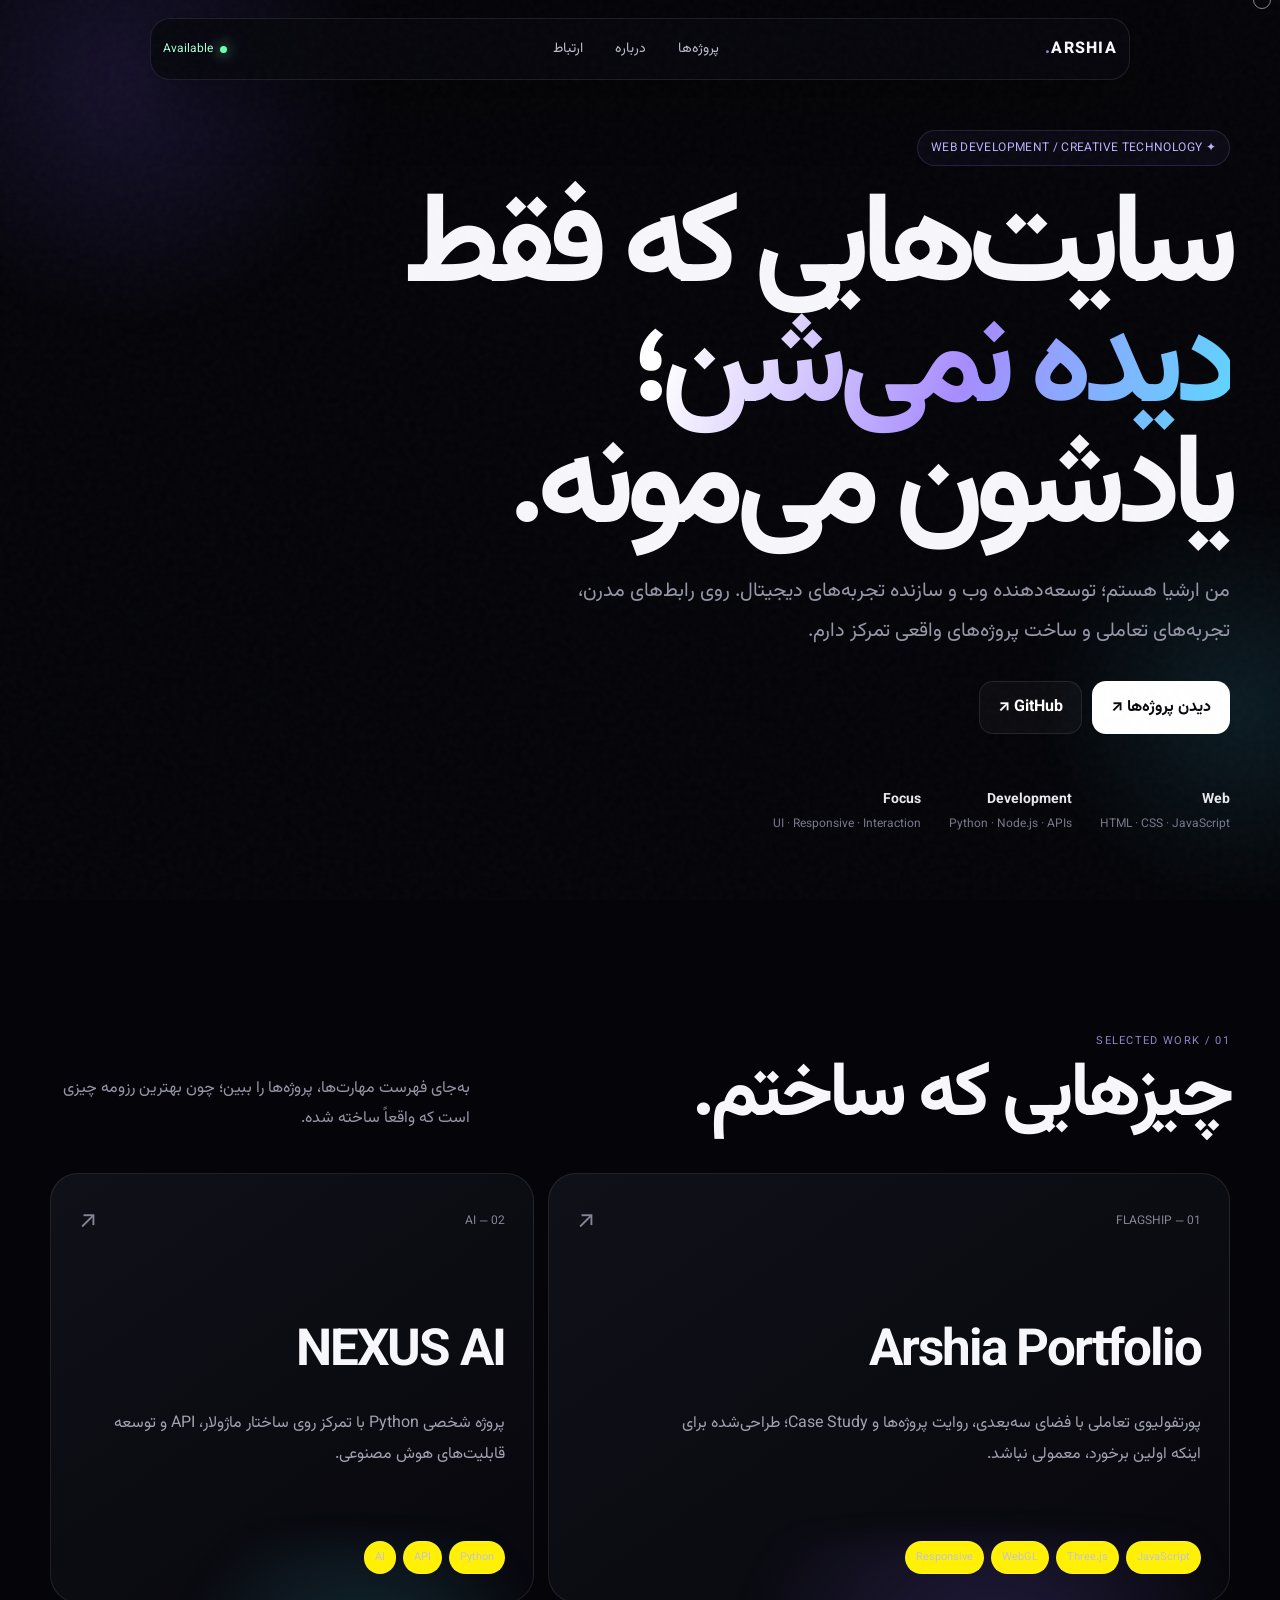
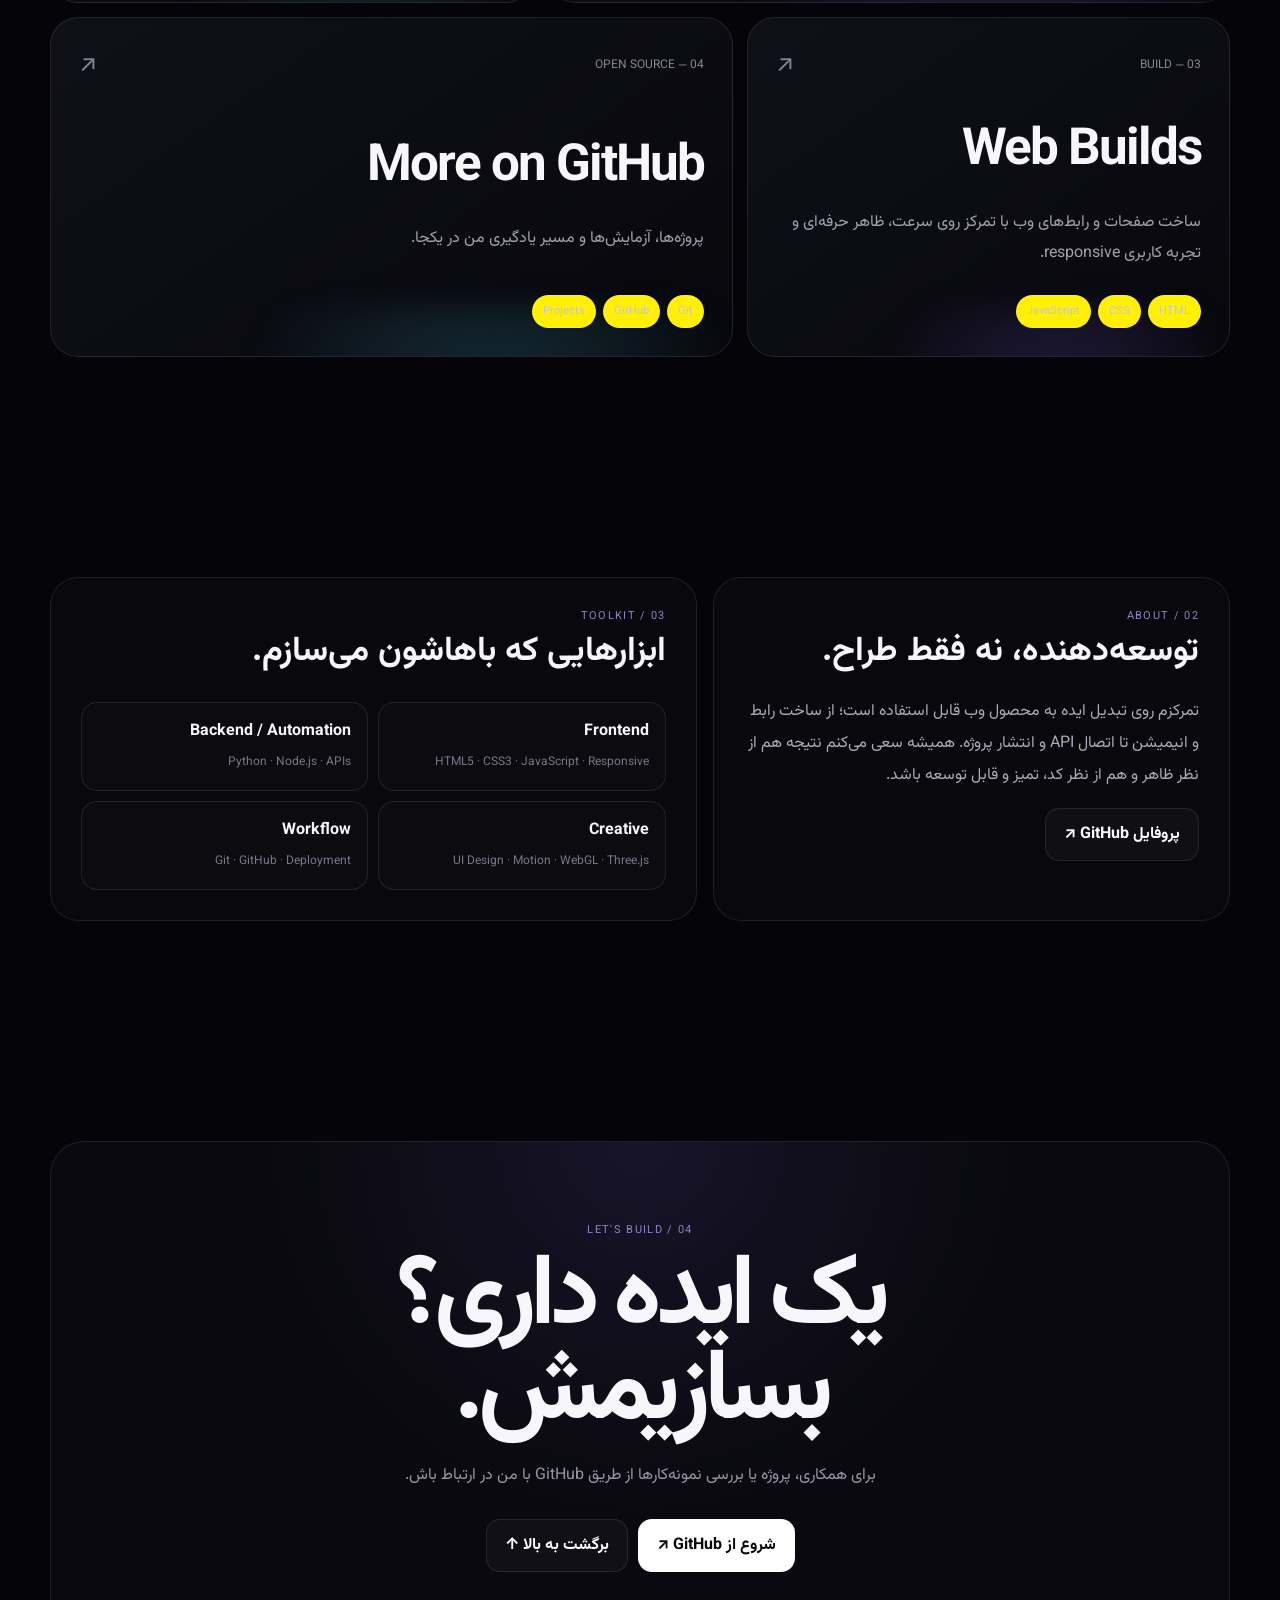
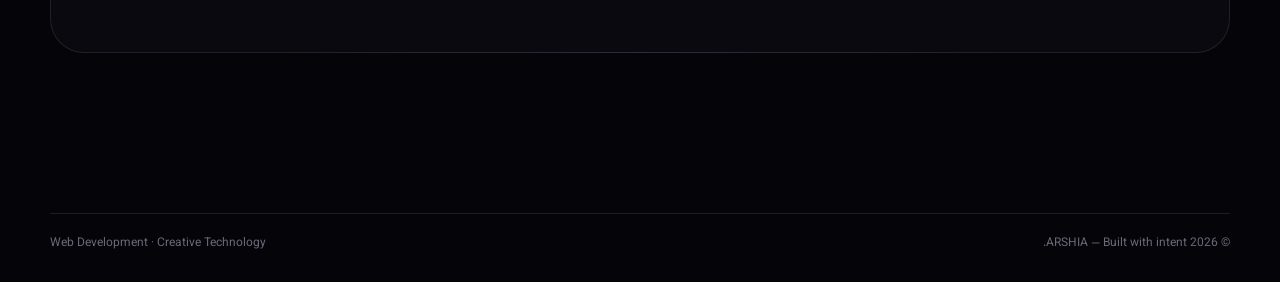
==== index.html @ f15a46a1 "feat: redesign portfolio for recruiter-ready presentation" ====
<!doctype html>
<html lang="fa" dir="rtl">
<head>
<meta charset="utf-8"><meta name="viewport" content="width=device-width,initial-scale=1">
<meta name="theme-color" content="#05050a"><meta name="description" content="Arshia — Web Developer & Creative Developer Portfolio">
<title>ARSHIA — Web Developer</title>
<link rel="preconnect" href="https://fonts.googleapis.com"><link rel="preconnect" href="https://fonts.gstatic.com" crossorigin>
<link href="https://fonts.googleapis.com/css2?family=Inter:wght@400;500;600;700;800&family=Vazirmatn:wght@400;500;600;700;800&display=swap" rel="stylesheet">
<style>
:root{--bg:#050509;--card:#0b0b12cc;--line:#ffffff18;--text:#f7f7fb;--muted:#9696a8;--violet:#9b7cff;--cyan:#5de1ff;--max:1180px}*{box-sizing:border-box}html{scroll-behavior:smooth}body{margin:0;background:var(--bg);color:var(--text);font-family:Vazirmatn,Inter,sans-serif;overflow-x:hidden}a{color:inherit;text-decoration:none}button{font:inherit}.noise{position:fixed;inset:0;z-index:20;pointer-events:none;opacity:.035;background-image:url("data:image/svg+xml,%3Csvg viewBox='0 0 180 180' xmlns='http://www.w3.org/2000/svg'%3E%3Cfilter id='n'%3E%3CfeTurbulence type='fractalNoise' baseFrequency='.8' numOctaves='3' stitchTiles='stitch'/%3E%3C/filter%3E%3Crect width='100%25' height='100%25' filter='url(%23n)' opacity='.8'/%3E%3C/svg%3E")}.orb{position:fixed;width:520px;height:520px;border-radius:50%;background:radial-gradient(circle,#805cff26,transparent 68%);filter:blur(8px);top:-180px;left:-130px;pointer-events:none}.orb.b{width:420px;height:420px;top:55%;left:auto;right:-170px;background:radial-gradient(circle,#46dfff1b,transparent 68%)}.grid{position:fixed;inset:0;pointer-events:none;opacity:.18;background-image:linear-gradient(#fff00009 1px,transparent 1px),linear-gradient(90deg,#fff00009 1px,transparent 1px);background-size:70px 70px;mask-image:linear-gradient(to bottom,#000,transparent 85%)}
header{position:fixed;top:18px;left:50%;transform:translateX(-50%);width:min(calc(100% - 28px),980px);z-index:10;padding:10px 12px;border:1px solid var(--line);border-radius:20px;background:#08080ed9;backdrop-filter:blur(20px);display:flex;align-items:center;justify-content:space-between;box-shadow:0 20px 60px #0006}header .brand{font-weight:800;letter-spacing:.08em}nav{display:flex;gap:6px}nav a{padding:9px 13px;border-radius:12px;color:#bdbdcb;font-size:14px}nav a:hover{background:#fff0a;color:#fff}.status{font-size:12px;color:#a7ffcf;display:flex;align-items:center;gap:7px}.dot{width:7px;height:7px;border-radius:50%;background:#6cffb1;box-shadow:0 0 14px #6cffb1}
main{position:relative}.wrap{width:min(calc(100% - 36px),var(--max));margin:auto}.hero{min-height:100svh;display:grid;align-items:center;padding:130px 0 90px}.eyebrow{display:inline-flex;gap:9px;align-items:center;color:#bdb5ff;border:1px solid #a78cff2b;background:#9b7cff0c;border-radius:99px;padding:8px 13px;font-size:12px;letter-spacing:.03em}.hero h1{font-size:clamp(56px,10vw,132px);line-height:.94;letter-spacing:-.07em;margin:24px 0 20px;max-width:1050px}.hero h1 em{font-style:normal;background:linear-gradient(110deg,#fff 10%,#a78cff 55%,#58dcff);-webkit-background-clip:text;background-clip:text;color:transparent}.hero p{font-size:clamp(16px,2vw,20px);line-height:2;color:var(--muted);max-width:680px;margin:0 0 30px}.actions{display:flex;flex-wrap:wrap;gap:10px}.btn{display:inline-flex;align-items:center;justify-content:center;gap:8px;padding:13px 18px;border-radius:14px;border:1px solid var(--line);background:#fff;color:#07070b;font-weight:700;transition:.25s}.btn:hover{transform:translateY(-3px);box-shadow:0 16px 40px #9b7cff25}.btn.ghost{background:#ffffff08;color:#fff}.hero-meta{display:flex;gap:28px;flex-wrap:wrap;margin-top:55px;color:#77778a;font-size:12px}.hero-meta b{display:block;color:#e8e8ef;font-size:14px;margin-bottom:4px}
section{padding:110px 0}.section-head{display:flex;justify-content:space-between;gap:25px;align-items:end;margin-bottom:38px}.kicker{font-size:11px;color:#8f83c8;letter-spacing:.12em}.section-head h2{font-size:clamp(38px,6vw,78px);line-height:1;margin:8px 0 0;letter-spacing:-.05em}.section-head p{color:var(--muted);max-width:420px;line-height:1.9;margin:0}.projects{display:grid;grid-template-columns:repeat(12,1fr);gap:14px}.project{grid-column:span 7;min-height:430px;position:relative;overflow:hidden;border:1px solid var(--line);border-radius:28px;background:linear-gradient(145deg,#101019,#07070c);padding:28px;display:flex;flex-direction:column;justify-content:space-between;transition:.4s}.project:nth-child(2){grid-column:span 5}.project:nth-child(3){grid-column:span 5;min-height:340px}.project:nth-child(4){grid-column:span 7;min-height:340px}.project:hover{transform:translateY(-7px);border-color:#a78cff55;box-shadow:0 30px 80px #0008}.project:before{content:"";position:absolute;inset:auto -20% -55% 10%;height:70%;background:radial-gradient(circle,#8a6cff38,transparent 65%);filter:blur(15px)}.project:nth-child(even):before{background:radial-gradient(circle,#4de0ff2d,transparent 65%)}.project>*{position:relative}.project-top{display:flex;justify-content:space-between;align-items:center;color:#858595;font-size:12px}.number{font-family:Inter;font-size:12px}.project h3{font-size:clamp(30px,4vw,54px);margin:18px 0 8px;letter-spacing:-.04em}.project p{color:#a1a1b0;line-height:1.9;max-width:520px}.tags{display:flex;flex-wrap:wrap;gap:7px}.tag{font-size:11px;padding:7px 10px;border:1px solid var(--line);border-radius:99px;color:#c5c5d0;background:#fff006}.arrow{font-size:24px;transition:.3s}.project:hover .arrow{transform:translate(-5px,-5px)}
.about{display:grid;grid-template-columns:1fr 1.25fr;gap:16px}.glass{border:1px solid var(--line);border-radius:28px;background:#0a0a10b8;backdrop-filter:blur(18px);padding:30px}.about h3{font-size:34px;margin:0 0 18px}.about p{color:#aaaaba;line-height:2}.stack{display:grid;grid-template-columns:repeat(2,1fr);gap:10px;margin-top:24px}.skill{padding:16px;border:1px solid var(--line);border-radius:16px;background:#ffffff04}.skill b{display:block;margin-bottom:5px}.skill span{font-size:12px;color:#777789}
.contact{position:relative;text-align:center;overflow:hidden;border:1px solid var(--line);border-radius:34px;padding:80px 25px;background:radial-gradient(circle at 50% 0,#8e70ff1c,transparent 48%),#09090f}.contact h2{font-size:clamp(44px,8vw,100px);line-height:.95;margin:12px 0 20px;letter-spacing:-.06em}.contact p{color:var(--muted);max-width:520px;margin:0 auto 28px;line-height:1.9}.contact .actions{justify-content:center}
footer{padding:50px 0 30px;color:#686879;font-size:12px}.footer-in{display:flex;justify-content:space-between;gap:20px;border-top:1px solid var(--line);padding-top:20px}.reveal{opacity:0;transform:translateY(24px);transition:opacity .7s,transform .7s}.reveal.show{opacity:1;transform:none}
.cursor{position:fixed;z-index:30;width:18px;height:18px;border:1px solid #fff8;border-radius:50%;pointer-events:none;mix-blend-mode:difference;transform:translate(-50%,-50%);transition:width .2s,height .2s,background .2s;display:none}.cursor.big{width:54px;height:54px;background:#fff}.progress{position:fixed;top:0;right:0;height:2px;background:linear-gradient(90deg,var(--cyan),var(--violet));z-index:40;width:0}
@media(min-width:800px){.cursor{display:block}}@media(max-width:800px){header{top:10px}.status{display:none}nav a{padding:8px;font-size:12px}.hero{padding-top:150px}.projects{display:grid;grid-template-columns:1fr}.project,.project:nth-child(n){grid-column:1;min-height:360px}.about{grid-template-columns:1fr}.section-head{display:block}.section-head p{margin-top:15px}.footer-in{display:block}.footer-in div+div{margin-top:8px}}
@media(prefers-reduced-motion:reduce){html{scroll-behavior:auto}.reveal{transition:none}.project,.btn{transition:none}}
</style></head>
<body>
<div class="noise"></div><div class="grid"></div><div class="orb"></div><div class="orb b"></div><div class="cursor"></div><div class="progress"></div>
<header><a class="brand" href="#top">ARSHIA<span style="color:#9b7cff">.</span></a><nav><a href="#work">پروژه‌ها</a><a href="#about">درباره</a><a href="#contact">ارتباط</a></nav><div class="status"><span class="dot"></span>Available</div></header>
<main id="top">
<section class="hero"><div class="wrap"><div class="eyebrow">✦ WEB DEVELOPMENT / CREATIVE TECHNOLOGY</div><h1>سایت‌هایی که فقط<br><em>دیده نمی‌شن؛</em><br>یادشون می‌مونه.</h1><p>من ارشیا هستم؛ توسعه‌دهنده وب و سازنده تجربه‌های دیجیتال. روی رابط‌های مدرن، تجربه‌های تعاملی و ساخت پروژه‌های واقعی تمرکز دارم.</p><div class="actions"><a class="btn" href="#work">دیدن پروژه‌ها ↗</a><a class="btn ghost" href="https://github.com/ArshiaKh2" target="_blank" rel="noopener">GitHub ↗</a></div><div class="hero-meta"><div><b>Web</b>HTML · CSS · JavaScript</div><div><b>Development</b>Python · Node.js · APIs</div><div><b>Focus</b>UI · Responsive · Interaction</div></div></div></section>
<section id="work"><div class="wrap"><div class="section-head reveal"><div><div class="kicker">01 / SELECTED WORK</div><h2>چیزهایی که ساختم.</h2></div><p>به‌جای فهرست مهارت‌ها، پروژه‌ها را ببین؛ چون بهترین رزومه چیزی است که واقعاً ساخته شده.</p></div>
<div class="projects">
<a class="project reveal" href="https://arshiakh2.github.io/arshia-portfolio/" target="_blank" rel="noopener"><div class="project-top"><span>01 — FLAGSHIP</span><span class="arrow">↗</span></div><div><h3>Arshia Portfolio</h3><p>پورتفولیوی تعاملی با فضای سه‌بعدی، روایت پروژه‌ها و Case Study؛ طراحی‌شده برای اینکه اولین برخورد، معمولی نباشد.</p></div><div class="tags"><span class="tag">JavaScript</span><span class="tag">Three.js</span><span class="tag">WebGL</span><span class="tag">Responsive</span></div></a>
<a class="project reveal" href="https://github.com/ArshiaKh2" target="_blank" rel="noopener"><div class="project-top"><span>02 — AI</span><span class="arrow">↗</span></div><div><h3>NEXUS AI</h3><p>پروژه شخصی Python با تمرکز روی ساختار ماژولار، API و توسعه قابلیت‌های هوش مصنوعی.</p></div><div class="tags"><span class="tag">Python</span><span class="tag">API</span><span class="tag">AI</span></div></a>
<a class="project reveal" href="https://github.com/ArshiaKh2" target="_blank" rel="noopener"><div class="project-top"><span>03 — BUILD</span><span class="arrow">↗</span></div><div><h3>Web Builds</h3><p>ساخت صفحات و رابط‌های وب با تمرکز روی سرعت، ظاهر حرفه‌ای و تجربه کاربری responsive.</p></div><div class="tags"><span class="tag">HTML</span><span class="tag">CSS</span><span class="tag">JavaScript</span></div></a>
<a class="project reveal" href="https://github.com/ArshiaKh2" target="_blank" rel="noopener"><div class="project-top"><span>04 — OPEN SOURCE</span><span class="arrow">↗</span></div><div><h3>More on GitHub</h3><p>پروژه‌ها، آزمایش‌ها و مسیر یادگیری من در یکجا.</p></div><div class="tags"><span class="tag">Git</span><span class="tag">GitHub</span><span class="tag">Projects</span></div></a>
</div></div></section>
<section id="about"><div class="wrap"><div class="about"><div class="glass reveal"><div class="kicker">02 / ABOUT</div><h3>توسعه‌دهنده، نه فقط طراح.</h3><p>تمرکزم روی تبدیل ایده به محصول وب قابل استفاده است؛ از ساخت رابط و انیمیشن تا اتصال API و انتشار پروژه. همیشه سعی می‌کنم نتیجه هم از نظر ظاهر و هم از نظر کد، تمیز و قابل توسعه باشد.</p><a class="btn ghost" href="https://github.com/ArshiaKh2" target="_blank" rel="noopener">پروفایل GitHub ↗</a></div><div class="glass reveal"><div class="kicker">03 / TOOLKIT</div><h3>ابزارهایی که باهاشون می‌سازم.</h3><div class="stack"><div class="skill"><b>Frontend</b><span>HTML5 · CSS3 · JavaScript · Responsive</span></div><div class="skill"><b>Backend / Automation</b><span>Python · Node.js · APIs</span></div><div class="skill"><b>Creative</b><span>UI Design · Motion · WebGL · Three.js</span></div><div class="skill"><b>Workflow</b><span>Git · GitHub · Deployment</span></div></div></div></div></div></section>
<section id="contact"><div class="wrap"><div class="contact reveal"><div class="kicker">04 / LET'S BUILD</div><h2>یک ایده داری؟<br>بسازیمش.</h2><p>برای همکاری، پروژه یا بررسی نمونه‌کارها از طریق GitHub با من در ارتباط باش.</p><div class="actions"><a class="btn" href="https://github.com/ArshiaKh2" target="_blank" rel="noopener">شروع از GitHub ↗</a><a class="btn ghost" href="#top">برگشت به بالا ↑</a></div></div></div></section>
</main><footer><div class="wrap footer-in"><div>© 2026 ARSHIA — Built with intent.</div><div>Web Development · Creative Technology</div></div></footer>
<script>
const cursor=document.querySelector('.cursor');const progress=document.querySelector('.progress');
addEventListener('pointermove',e=>{cursor.style.left=e.clientX+'px';cursor.style.top=e.clientY+'px'});
document.querySelectorAll('a,button').forEach(x=>{x.addEventListener('mouseenter',()=>cursor.classList.add('big'));x.addEventListener('mouseleave',()=>cursor.classList.remove('big'))});
addEventListener('scroll',()=>{const h=document.documentElement.scrollHeight-innerHeight;progress.style.width=(h?scrollY/h*100:0)+'%'});
const io=new IntersectionObserver(es=>es.forEach(e=>{if(e.isIntersecting)e.target.classList.add('show')}),{threshold:.12});document.querySelectorAll('.reveal').forEach(e=>io.observe(e));
</script></body></html>
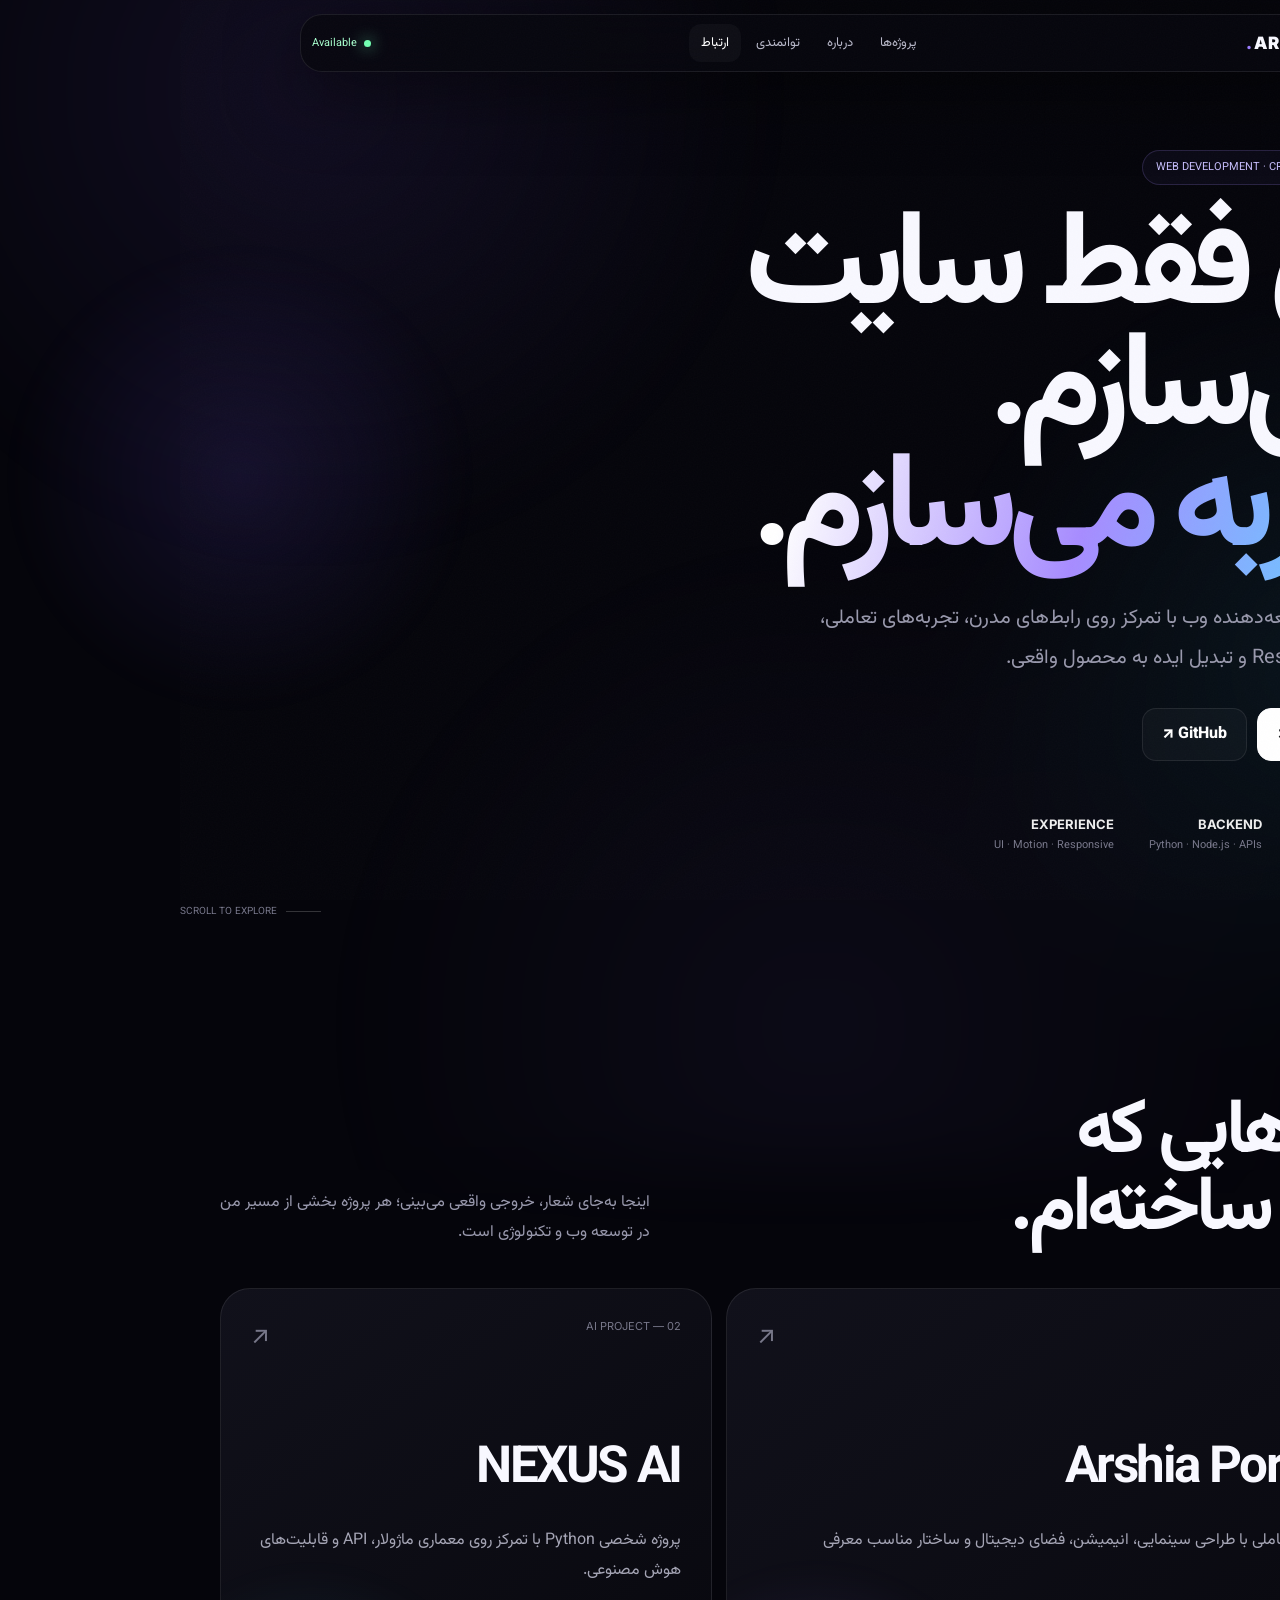
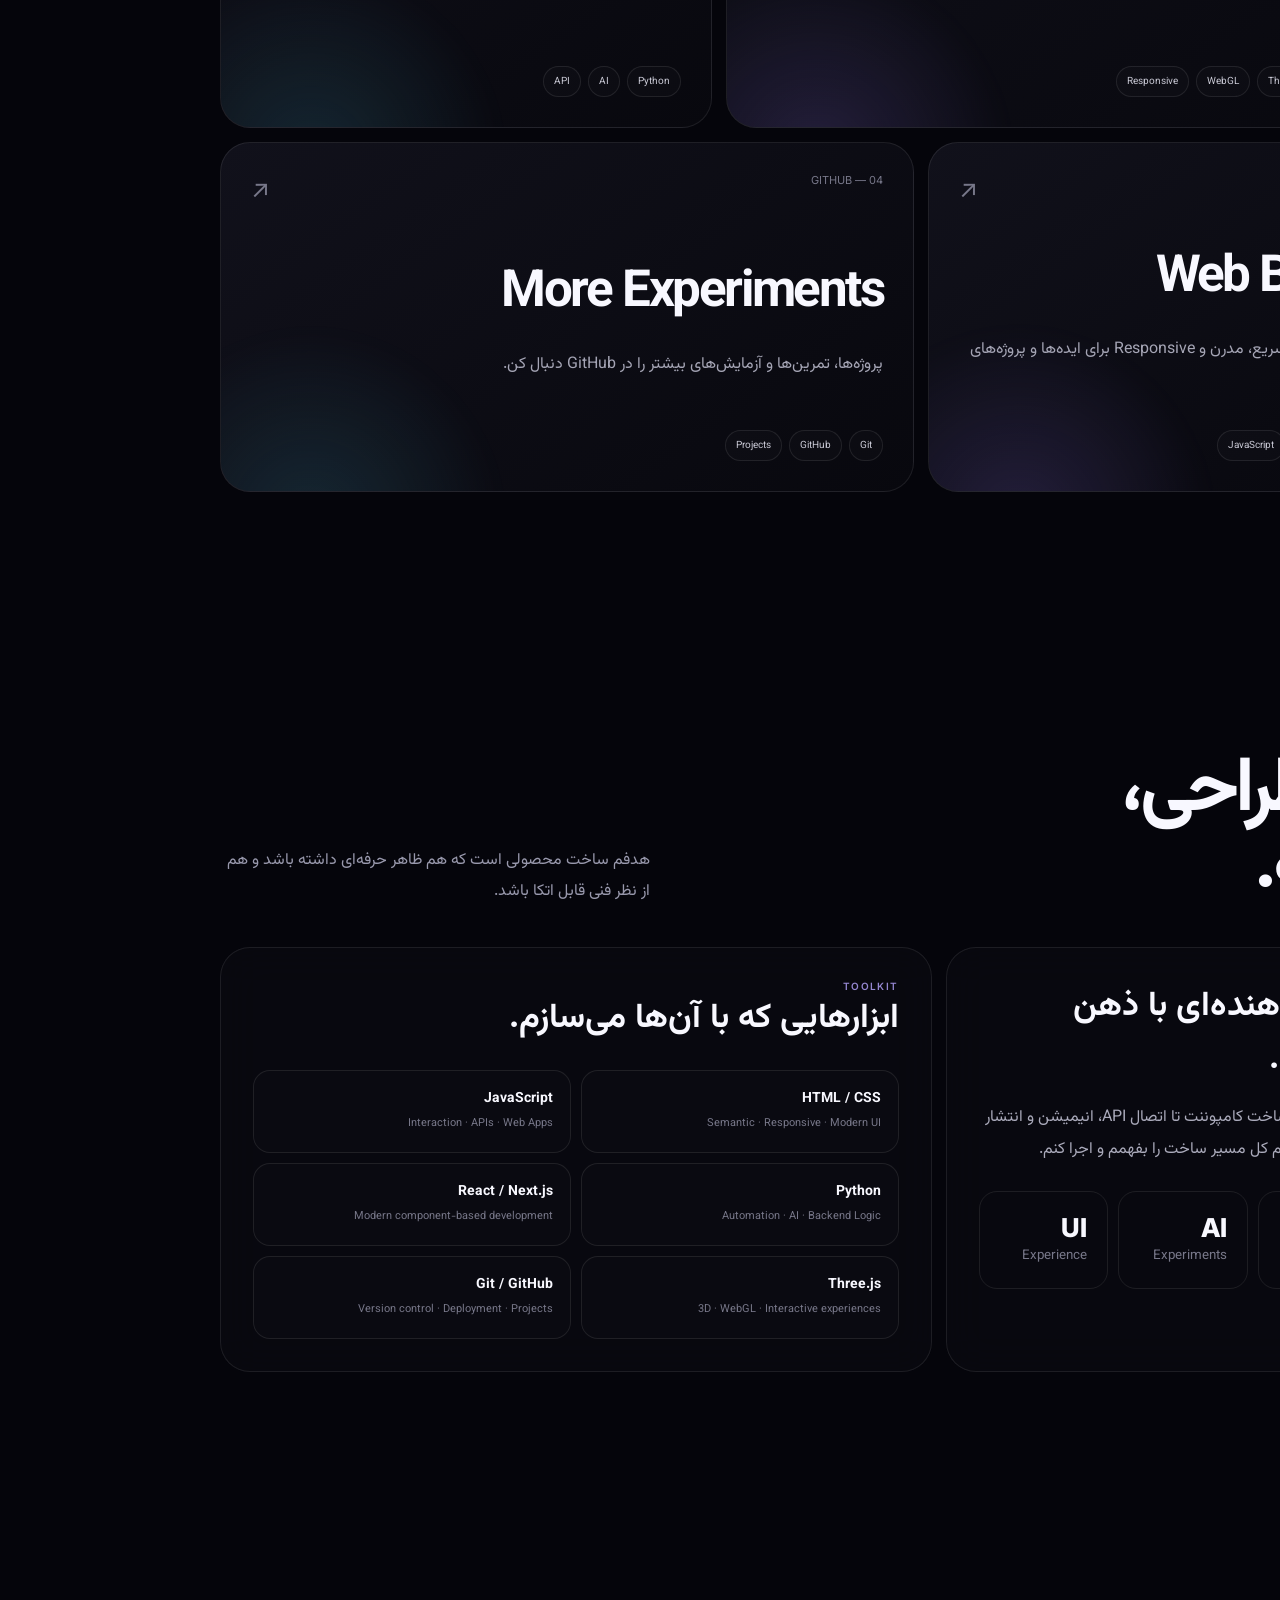
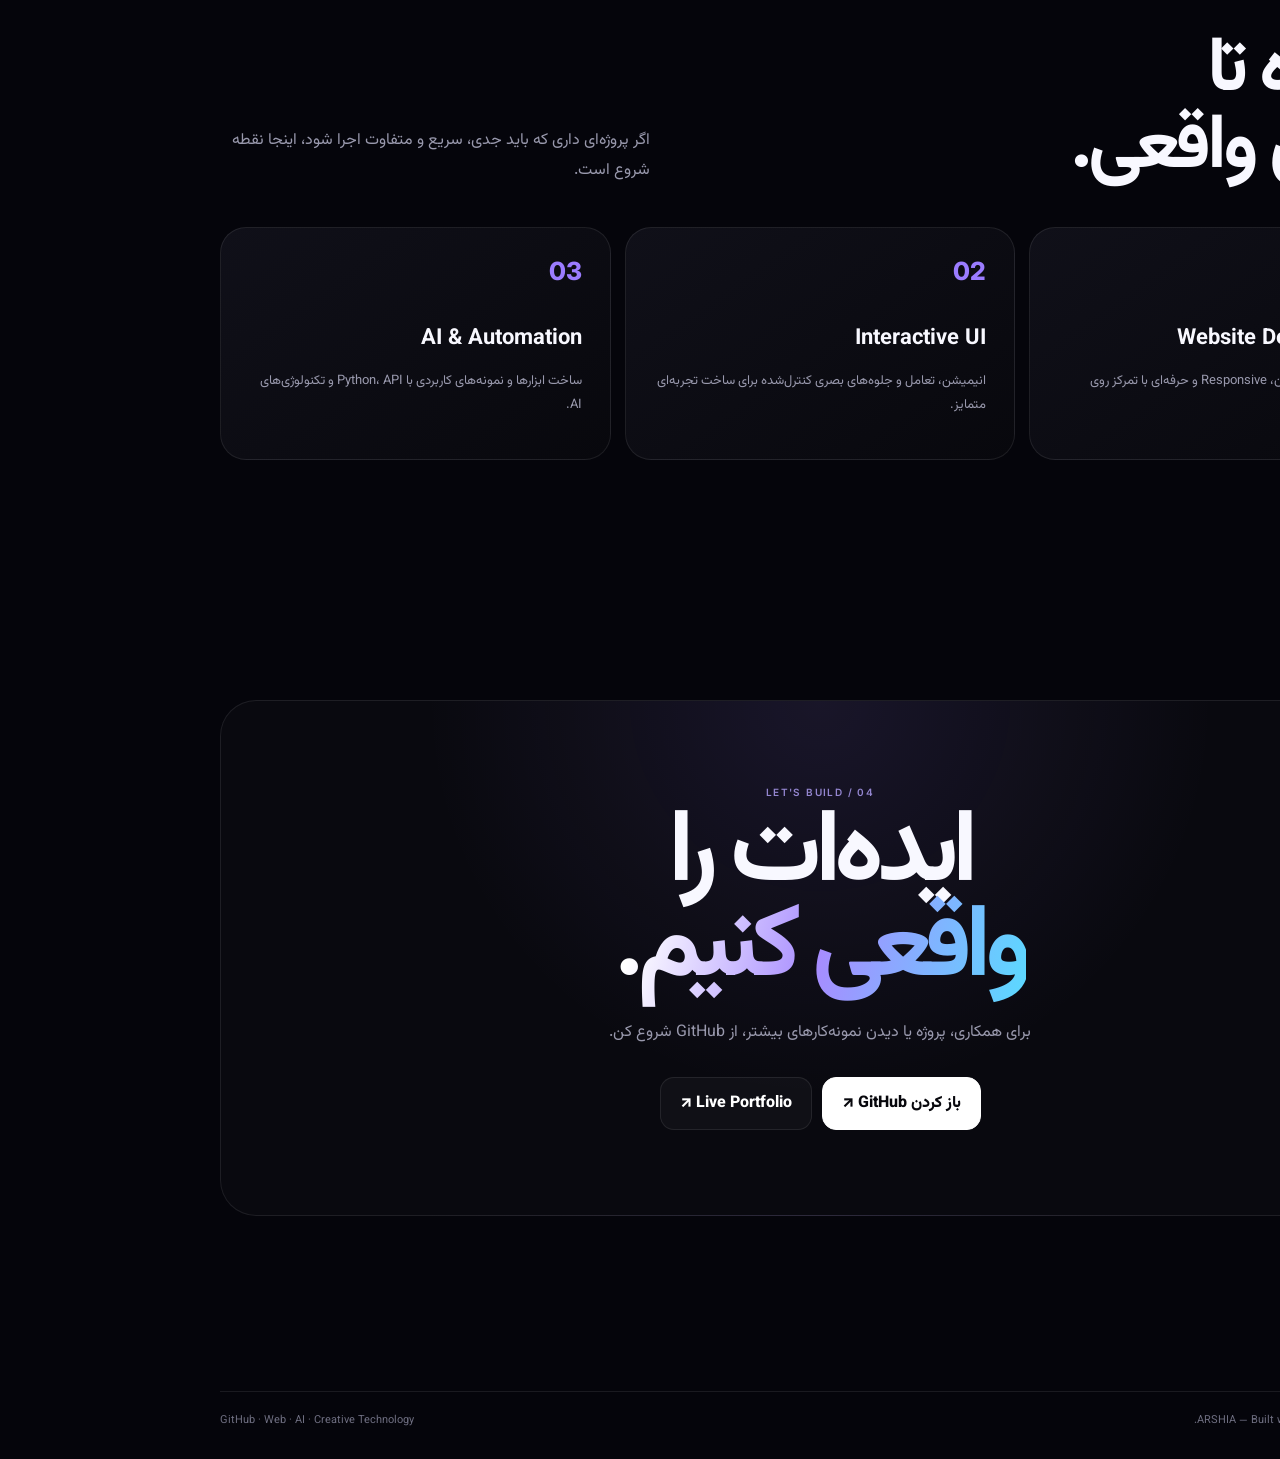
==== commit b6b5549a: "feat: elevate portfolio to premium recruiter-ready experience" ====
--- a/index.html
+++ b/index.html
@@ -2,41 +2,33 @@
 <html lang="fa" dir="rtl">
 <head>
 <meta charset="utf-8"><meta name="viewport" content="width=device-width,initial-scale=1">
-<meta name="theme-color" content="#05050a"><meta name="description" content="Arshia — Web Developer & Creative Developer Portfolio">
-<title>ARSHIA — Web Developer</title>
+<meta name="theme-color" content="#05050b"><meta name="description" content="Arshia — Web Developer & Creative Developer Portfolio">
+<title>ARSHIA — Digital Experience</title>
 <link rel="preconnect" href="https://fonts.googleapis.com"><link rel="preconnect" href="https://fonts.gstatic.com" crossorigin>
-<link href="https://fonts.googleapis.com/css2?family=Inter:wght@400;500;600;700;800&family=Vazirmatn:wght@400;500;600;700;800&display=swap" rel="stylesheet">
+<link href="https://fonts.googleapis.com/css2?family=Inter:wght@400;500;600;700;800;900&family=Vazirmatn:wght@400;500;600;700;800&display=swap" rel="stylesheet">
 <style>
-:root{--bg:#050509;--card:#0b0b12cc;--line:#ffffff18;--text:#f7f7fb;--muted:#9696a8;--violet:#9b7cff;--cyan:#5de1ff;--max:1180px}*{box-sizing:border-box}html{scroll-behavior:smooth}body{margin:0;background:var(--bg);color:var(--text);font-family:Vazirmatn,Inter,sans-serif;overflow-x:hidden}a{color:inherit;text-decoration:none}button{font:inherit}.noise{position:fixed;inset:0;z-index:20;pointer-events:none;opacity:.035;background-image:url("data:image/svg+xml,%3Csvg viewBox='0 0 180 180' xmlns='http://www.w3.org/2000/svg'%3E%3Cfilter id='n'%3E%3CfeTurbulence type='fractalNoise' baseFrequency='.8' numOctaves='3' stitchTiles='stitch'/%3E%3C/filter%3E%3Crect width='100%25' height='100%25' filter='url(%23n)' opacity='.8'/%3E%3C/svg%3E")}.orb{position:fixed;width:520px;height:520px;border-radius:50%;background:radial-gradient(circle,#805cff26,transparent 68%);filter:blur(8px);top:-180px;left:-130px;pointer-events:none}.orb.b{width:420px;height:420px;top:55%;left:auto;right:-170px;background:radial-gradient(circle,#46dfff1b,transparent 68%)}.grid{position:fixed;inset:0;pointer-events:none;opacity:.18;background-image:linear-gradient(#fff00009 1px,transparent 1px),linear-gradient(90deg,#fff00009 1px,transparent 1px);background-size:70px 70px;mask-image:linear-gradient(to bottom,#000,transparent 85%)}
-header{position:fixed;top:18px;left:50%;transform:translateX(-50%);width:min(calc(100% - 28px),980px);z-index:10;padding:10px 12px;border:1px solid var(--line);border-radius:20px;background:#08080ed9;backdrop-filter:blur(20px);display:flex;align-items:center;justify-content:space-between;box-shadow:0 20px 60px #0006}header .brand{font-weight:800;letter-spacing:.08em}nav{display:flex;gap:6px}nav a{padding:9px 13px;border-radius:12px;color:#bdbdcb;font-size:14px}nav a:hover{background:#fff0a;color:#fff}.status{font-size:12px;color:#a7ffcf;display:flex;align-items:center;gap:7px}.dot{width:7px;height:7px;border-radius:50%;background:#6cffb1;box-shadow:0 0 14px #6cffb1}
-main{position:relative}.wrap{width:min(calc(100% - 36px),var(--max));margin:auto}.hero{min-height:100svh;display:grid;align-items:center;padding:130px 0 90px}.eyebrow{display:inline-flex;gap:9px;align-items:center;color:#bdb5ff;border:1px solid #a78cff2b;background:#9b7cff0c;border-radius:99px;padding:8px 13px;font-size:12px;letter-spacing:.03em}.hero h1{font-size:clamp(56px,10vw,132px);line-height:.94;letter-spacing:-.07em;margin:24px 0 20px;max-width:1050px}.hero h1 em{font-style:normal;background:linear-gradient(110deg,#fff 10%,#a78cff 55%,#58dcff);-webkit-background-clip:text;background-clip:text;color:transparent}.hero p{font-size:clamp(16px,2vw,20px);line-height:2;color:var(--muted);max-width:680px;margin:0 0 30px}.actions{display:flex;flex-wrap:wrap;gap:10px}.btn{display:inline-flex;align-items:center;justify-content:center;gap:8px;padding:13px 18px;border-radius:14px;border:1px solid var(--line);background:#fff;color:#07070b;font-weight:700;transition:.25s}.btn:hover{transform:translateY(-3px);box-shadow:0 16px 40px #9b7cff25}.btn.ghost{background:#ffffff08;color:#fff}.hero-meta{display:flex;gap:28px;flex-wrap:wrap;margin-top:55px;color:#77778a;font-size:12px}.hero-meta b{display:block;color:#e8e8ef;font-size:14px;margin-bottom:4px}
-section{padding:110px 0}.section-head{display:flex;justify-content:space-between;gap:25px;align-items:end;margin-bottom:38px}.kicker{font-size:11px;color:#8f83c8;letter-spacing:.12em}.section-head h2{font-size:clamp(38px,6vw,78px);line-height:1;margin:8px 0 0;letter-spacing:-.05em}.section-head p{color:var(--muted);max-width:420px;line-height:1.9;margin:0}.projects{display:grid;grid-template-columns:repeat(12,1fr);gap:14px}.project{grid-column:span 7;min-height:430px;position:relative;overflow:hidden;border:1px solid var(--line);border-radius:28px;background:linear-gradient(145deg,#101019,#07070c);padding:28px;display:flex;flex-direction:column;justify-content:space-between;transition:.4s}.project:nth-child(2){grid-column:span 5}.project:nth-child(3){grid-column:span 5;min-height:340px}.project:nth-child(4){grid-column:span 7;min-height:340px}.project:hover{transform:translateY(-7px);border-color:#a78cff55;box-shadow:0 30px 80px #0008}.project:before{content:"";position:absolute;inset:auto -20% -55% 10%;height:70%;background:radial-gradient(circle,#8a6cff38,transparent 65%);filter:blur(15px)}.project:nth-child(even):before{background:radial-gradient(circle,#4de0ff2d,transparent 65%)}.project>*{position:relative}.project-top{display:flex;justify-content:space-between;align-items:center;color:#858595;font-size:12px}.number{font-family:Inter;font-size:12px}.project h3{font-size:clamp(30px,4vw,54px);margin:18px 0 8px;letter-spacing:-.04em}.project p{color:#a1a1b0;line-height:1.9;max-width:520px}.tags{display:flex;flex-wrap:wrap;gap:7px}.tag{font-size:11px;padding:7px 10px;border:1px solid var(--line);border-radius:99px;color:#c5c5d0;background:#fff006}.arrow{font-size:24px;transition:.3s}.project:hover .arrow{transform:translate(-5px,-5px)}
-.about{display:grid;grid-template-columns:1fr 1.25fr;gap:16px}.glass{border:1px solid var(--line);border-radius:28px;background:#0a0a10b8;backdrop-filter:blur(18px);padding:30px}.about h3{font-size:34px;margin:0 0 18px}.about p{color:#aaaaba;line-height:2}.stack{display:grid;grid-template-columns:repeat(2,1fr);gap:10px;margin-top:24px}.skill{padding:16px;border:1px solid var(--line);border-radius:16px;background:#ffffff04}.skill b{display:block;margin-bottom:5px}.skill span{font-size:12px;color:#777789}
-.contact{position:relative;text-align:center;overflow:hidden;border:1px solid var(--line);border-radius:34px;padding:80px 25px;background:radial-gradient(circle at 50% 0,#8e70ff1c,transparent 48%),#09090f}.contact h2{font-size:clamp(44px,8vw,100px);line-height:.95;margin:12px 0 20px;letter-spacing:-.06em}.contact p{color:var(--muted);max-width:520px;margin:0 auto 28px;line-height:1.9}.contact .actions{justify-content:center}
-footer{padding:50px 0 30px;color:#686879;font-size:12px}.footer-in{display:flex;justify-content:space-between;gap:20px;border-top:1px solid var(--line);padding-top:20px}.reveal{opacity:0;transform:translateY(24px);transition:opacity .7s,transform .7s}.reveal.show{opacity:1;transform:none}
-.cursor{position:fixed;z-index:30;width:18px;height:18px;border:1px solid #fff8;border-radius:50%;pointer-events:none;mix-blend-mode:difference;transform:translate(-50%,-50%);transition:width .2s,height .2s,background .2s;display:none}.cursor.big{width:54px;height:54px;background:#fff}.progress{position:fixed;top:0;right:0;height:2px;background:linear-gradient(90deg,var(--cyan),var(--violet));z-index:40;width:0}
-@media(min-width:800px){.cursor{display:block}}@media(max-width:800px){header{top:10px}.status{display:none}nav a{padding:8px;font-size:12px}.hero{padding-top:150px}.projects{display:grid;grid-template-columns:1fr}.project,.project:nth-child(n){grid-column:1;min-height:360px}.about{grid-template-columns:1fr}.section-head{display:block}.section-head p{margin-top:15px}.footer-in{display:block}.footer-in div+div{margin-top:8px}}
-@media(prefers-reduced-motion:reduce){html{scroll-behavior:auto}.reveal{transition:none}.project,.btn{transition:none}}
+:root{--bg:#05050b;--panel:#0b0b14cc;--line:#ffffff16;--text:#f8f8ff;--muted:#9999ad;--v:#9b7cff;--c:#58dcff;--g:#73ffb2;--max:1200px}*{box-sizing:border-box}html{scroll-behavior:smooth}body{margin:0;background:var(--bg);color:var(--text);font-family:Vazirmatn,Inter,sans-serif;overflow-x:hidden}a{color:inherit;text-decoration:none}button{font:inherit;color:inherit}.noise{position:fixed;inset:0;z-index:50;pointer-events:none;opacity:.025;background-image:url("data:image/svg+xml,%3Csvg xmlns='http://www.w3.org/2000/svg' width='160' height='160'%3E%3Cfilter id='n'%3E%3CfeTurbulence type='fractalNoise' baseFrequency='.75' numOctaves='3'/%3E%3C/filter%3E%3Crect width='100%25' height='100%25' filter='url(%23n)'/%3E%3C/svg%3E")}.grid{position:fixed;inset:0;pointer-events:none;opacity:.14;background-image:linear-gradient(#fff00008 1px,transparent 1px),linear-gradient(90deg,#fff00008 1px,transparent 1px);background-size:72px 72px;mask-image:linear-gradient(#000,transparent 90%)}.aurora{position:fixed;inset:-30%;z-index:-2;background:radial-gradient(circle at 25% 25%,#8b63ff18,transparent 25%),radial-gradient(circle at 75% 65%,#43ddff12,transparent 22%),radial-gradient(circle at 50% 90%,#9b7cff0d,transparent 30%);filter:blur(35px);animation:drift 16s ease-in-out infinite alternate}@keyframes drift{to{transform:translate(3%, -2%) scale(1.05)}}.wrap{width:min(calc(100% - 36px),var(--max));margin:auto}header{position:fixed;top:14px;left:50%;transform:translateX(-50%);width:min(calc(100% - 28px),1040px);z-index:40;padding:9px 11px;border:1px solid var(--line);border-radius:22px;background:#08080fd9;backdrop-filter:blur(22px);display:flex;align-items:center;justify-content:space-between;box-shadow:0 20px 70px #0008}.brand{font:900 17px Inter;letter-spacing:.08em}.brand i{color:var(--v);font-style:normal}nav{display:flex;gap:3px}nav a{padding:9px 12px;border-radius:12px;color:#b9b9ca;font-size:13px}nav a:hover,nav a.active{background:#ffffff08;color:#fff}.status{font-size:11px;color:#a8ffce;display:flex;gap:7px;align-items:center}.dot{width:7px;height:7px;border-radius:50%;background:var(--g);box-shadow:0 0 16px var(--g)}.progress{position:fixed;z-index:60;top:0;right:0;height:2px;width:0;background:linear-gradient(90deg,var(--c),var(--v))}.hero{min-height:100svh;display:grid;align-items:center;padding:150px 0 100px;position:relative}.hero:after{content:"";position:absolute;width:480px;height:480px;left:-180px;top:25%;border-radius:50%;background:radial-gradient(circle,#7b5cff20,transparent 68%);filter:blur(12px);pointer-events:none}.eyebrow{display:inline-flex;align-items:center;gap:8px;border:1px solid #a78cff30;background:#9b7cff0c;color:#c9c0ff;border-radius:99px;padding:8px 13px;font-size:11px}.hero h1{font-size:clamp(58px,10.5vw,145px);line-height:.9;letter-spacing:-.075em;margin:25px 0;max-width:1100px}.gradient{background:linear-gradient(105deg,#fff 8%,#a78cff 50%,#58dcff);-webkit-background-clip:text;background-clip:text;color:transparent}.hero p{max-width:680px;color:var(--muted);font-size:clamp(16px,2vw,20px);line-height:2;margin:0 0 30px}.actions{display:flex;flex-wrap:wrap;gap:10px}.btn{display:inline-flex;align-items:center;justify-content:center;gap:8px;padding:13px 19px;border-radius:14px;background:#fff;color:#07070c;font-weight:800;border:1px solid #fff;transition:.25s}.btn:hover{transform:translateY(-3px);box-shadow:0 18px 45px #9b7cff25}.btn.ghost{background:#ffffff08;border-color:var(--line);color:#fff}.meta{display:flex;gap:35px;flex-wrap:wrap;margin-top:55px;color:#77778a;font-size:11px}.meta b{display:block;color:#eee;font:700 13px Inter;margin-bottom:5px}.scroll{position:absolute;bottom:35px;left:0;display:flex;align-items:center;gap:9px;color:#77778a;font-size:10px}.scroll span{width:35px;height:1px;background:#ffffff30}section{padding:120px 0}.head{display:flex;justify-content:space-between;align-items:end;gap:30px;margin-bottom:40px}.kicker{font:600 10px Inter;letter-spacing:.14em;color:#9486d0}.head h2{font-size:clamp(42px,6vw,78px);letter-spacing:-.055em;line-height:1;margin:9px 0 0}.head p{max-width:430px;color:var(--muted);line-height:1.9;margin:0}.projects{display:grid;grid-template-columns:repeat(12,1fr);gap:14px}.project{grid-column:span 7;min-height:440px;padding:30px;position:relative;overflow:hidden;border:1px solid var(--line);border-radius:30px;background:linear-gradient(145deg,#11111b,#08080e);display:flex;flex-direction:column;justify-content:space-between;transition:.4s}.project:nth-child(2){grid-column:span 5}.project:nth-child(3){grid-column:span 5;min-height:350px}.project:nth-child(4){grid-column:span 7;min-height:350px}.project:before{content:"";position:absolute;width:420px;height:420px;left:-120px;bottom:-240px;border-radius:50%;background:radial-gradient(circle,#9b7cff2c,transparent 65%);filter:blur(10px);transition:.5s}.project:nth-child(even):before{background:radial-gradient(circle,#58dcff22,transparent 65%)}.project:hover{transform:translateY(-8px);border-color:#a78cff55;box-shadow:0 35px 90px #0009}.project:hover:before{transform:scale(1.3)}.project>*{position:relative}.top{display:flex;justify-content:space-between;color:#777789;font:11px Inter}.arrow{font-size:25px;transition:.3s}.project:hover .arrow{transform:translate(-6px,-6px)}.project h3{font-size:clamp(32px,4vw,58px);letter-spacing:-.05em;margin:15px 0 8px}.project p{color:#a5a5b5;line-height:1.9;max-width:570px}.tags{display:flex;flex-wrap:wrap;gap:7px}.tag{font-size:10px;color:#c9c9d5;padding:7px 10px;border:1px solid var(--line);border-radius:99px;background:#ffffff04}.about{display:grid;grid-template-columns:.8fr 1.2fr;gap:14px}.card{border:1px solid var(--line);border-radius:30px;background:#0a0a11b8;backdrop-filter:blur(20px);padding:32px}.card h3{font-size:34px;margin:0 0 15px}.card p{color:#aaaabb;line-height:2}.skills{display:grid;grid-template-columns:repeat(2,1fr);gap:10px;margin-top:25px}.skill{padding:17px;border:1px solid var(--line);border-radius:17px;background:#ffffff03}.skill b{display:block;font-size:14px}.skill span{font-size:11px;color:#777789}.stats{display:grid;grid-template-columns:repeat(3,1fr);gap:10px;margin-top:25px}.stat{padding:20px;border:1px solid var(--line);border-radius:18px}.stat strong{display:block;font:800 26px Inter}.stat small{color:#777789}.services{display:grid;grid-template-columns:repeat(3,1fr);gap:14px}.service{padding:28px;border:1px solid var(--line);border-radius:26px;background:linear-gradient(145deg,#101019,#08080d);min-height:230px}.service .icon{font:800 25px Inter;color:var(--v)}.service h3{margin:35px 0 8px;font-size:22px}.service p{color:var(--muted);line-height:1.9;font-size:13px}.contact{border:1px solid var(--line);border-radius:36px;padding:85px 25px;text-align:center;background:radial-gradient(circle at 50% 0,#9b7cff1c,transparent 50%),#09090f;overflow:hidden}.contact h2{font-size:clamp(46px,8vw,105px);line-height:.93;letter-spacing:-.07em;margin:10px 0 20px}.contact p{max-width:520px;margin:0 auto 28px;color:var(--muted);line-height:1.9}.contact .actions{justify-content:center}footer{padding:55px 0 30px;color:#6e6e80;font-size:11px}.foot{border-top:1px solid var(--line);padding-top:20px;display:flex;justify-content:space-between;gap:20px}.reveal{opacity:0;transform:translateY(24px);transition:.75s}.reveal.show{opacity:1;transform:none}.cursor{position:fixed;z-index:70;width:18px;height:18px;border:1px solid #fff9;border-radius:50%;pointer-events:none;mix-blend-mode:difference;transform:translate(-50%,-50%);display:none;transition:.2s}.cursor.big{width:55px;height:55px;background:#fff}@media(min-width:850px){.cursor{display:block}}@media(max-width:800px){header{top:9px}.status{display:none}nav a{font-size:11px;padding:8px}.hero{padding-top:145px}.projects,.about,.services{grid-template-columns:1fr}.project,.project:nth-child(n){grid-column:1;min-height:360px}.head{display:block}.head p{margin-top:15px}.skills{grid-template-columns:1fr}.stats{grid-template-columns:1fr}.foot{display:block}.foot div+div{margin-top:8px}}@media(prefers-reduced-motion:reduce){html{scroll-behavior:auto}.reveal{transition:none}.aurora{animation:none}.project,.btn{transition:none}}
 </style></head>
 <body>
-<div class="noise"></div><div class="grid"></div><div class="orb"></div><div class="orb b"></div><div class="cursor"></div><div class="progress"></div>
-<header><a class="brand" href="#top">ARSHIA<span style="color:#9b7cff">.</span></a><nav><a href="#work">پروژه‌ها</a><a href="#about">درباره</a><a href="#contact">ارتباط</a></nav><div class="status"><span class="dot"></span>Available</div></header>
+<div class="noise"></div><div class="grid"></div><div class="aurora"></div><div class="progress"></div><div class="cursor"></div>
+<header><a class="brand" href="#top">ARSHIA<i>.</i></a><nav><a href="#work">پروژه‌ها</a><a href="#about">درباره</a><a href="#services">توانمندی</a><a href="#contact">ارتباط</a></nav><div class="status"><span class="dot"></span>Available</div></header>
 <main id="top">
-<section class="hero"><div class="wrap"><div class="eyebrow">✦ WEB DEVELOPMENT / CREATIVE TECHNOLOGY</div><h1>سایت‌هایی که فقط<br><em>دیده نمی‌شن؛</em><br>یادشون می‌مونه.</h1><p>من ارشیا هستم؛ توسعه‌دهنده وب و سازنده تجربه‌های دیجیتال. روی رابط‌های مدرن، تجربه‌های تعاملی و ساخت پروژه‌های واقعی تمرکز دارم.</p><div class="actions"><a class="btn" href="#work">دیدن پروژه‌ها ↗</a><a class="btn ghost" href="https://github.com/ArshiaKh2" target="_blank" rel="noopener">GitHub ↗</a></div><div class="hero-meta"><div><b>Web</b>HTML · CSS · JavaScript</div><div><b>Development</b>Python · Node.js · APIs</div><div><b>Focus</b>UI · Responsive · Interaction</div></div></div></section>
-<section id="work"><div class="wrap"><div class="section-head reveal"><div><div class="kicker">01 / SELECTED WORK</div><h2>چیزهایی که ساختم.</h2></div><p>به‌جای فهرست مهارت‌ها، پروژه‌ها را ببین؛ چون بهترین رزومه چیزی است که واقعاً ساخته شده.</p></div>
-<div class="projects">
-<a class="project reveal" href="https://arshiakh2.github.io/arshia-portfolio/" target="_blank" rel="noopener"><div class="project-top"><span>01 — FLAGSHIP</span><span class="arrow">↗</span></div><div><h3>Arshia Portfolio</h3><p>پورتفولیوی تعاملی با فضای سه‌بعدی، روایت پروژه‌ها و Case Study؛ طراحی‌شده برای اینکه اولین برخورد، معمولی نباشد.</p></div><div class="tags"><span class="tag">JavaScript</span><span class="tag">Three.js</span><span class="tag">WebGL</span><span class="tag">Responsive</span></div></a>
-<a class="project reveal" href="https://github.com/ArshiaKh2" target="_blank" rel="noopener"><div class="project-top"><span>02 — AI</span><span class="arrow">↗</span></div><div><h3>NEXUS AI</h3><p>پروژه شخصی Python با تمرکز روی ساختار ماژولار، API و توسعه قابلیت‌های هوش مصنوعی.</p></div><div class="tags"><span class="tag">Python</span><span class="tag">API</span><span class="tag">AI</span></div></a>
-<a class="project reveal" href="https://github.com/ArshiaKh2" target="_blank" rel="noopener"><div class="project-top"><span>03 — BUILD</span><span class="arrow">↗</span></div><div><h3>Web Builds</h3><p>ساخت صفحات و رابط‌های وب با تمرکز روی سرعت، ظاهر حرفه‌ای و تجربه کاربری responsive.</p></div><div class="tags"><span class="tag">HTML</span><span class="tag">CSS</span><span class="tag">JavaScript</span></div></a>
-<a class="project reveal" href="https://github.com/ArshiaKh2" target="_blank" rel="noopener"><div class="project-top"><span>04 — OPEN SOURCE</span><span class="arrow">↗</span></div><div><h3>More on GitHub</h3><p>پروژه‌ها، آزمایش‌ها و مسیر یادگیری من در یکجا.</p></div><div class="tags"><span class="tag">Git</span><span class="tag">GitHub</span><span class="tag">Projects</span></div></a>
+<section class="hero"><div class="wrap"><div class="eyebrow">✦ WEB DEVELOPMENT · CREATIVE TECHNOLOGY</div><h1>من فقط سایت نمی‌سازم.<br><span class="gradient">تجربه می‌سازم.</span></h1><p>ارشیا هستم؛ توسعه‌دهنده وب با تمرکز روی رابط‌های مدرن، تجربه‌های تعاملی، Responsive Design و تبدیل ایده به محصول واقعی.</p><div class="actions"><a class="btn" href="#work">مشاهده پروژه‌ها ↗</a><a class="btn ghost" href="https://github.com/ArshiaKh2" target="_blank" rel="noopener">GitHub ↗</a></div><div class="meta"><div><b>FRONTEND</b>HTML · CSS · JavaScript</div><div><b>BACKEND</b>Python · Node.js · APIs</div><div><b>EXPERIENCE</b>UI · Motion · Responsive</div></div></div><div class="scroll"><span></span> SCROLL TO EXPLORE</div></section>
+<section id="work"><div class="wrap"><div class="head reveal"><div><div class="kicker">01 / SELECTED WORK</div><h2>پروژه‌هایی که<br>واقعاً ساخته‌ام.</h2></div><p>اینجا به‌جای شعار، خروجی واقعی می‌بینی؛ هر پروژه بخشی از مسیر من در توسعه وب و تکنولوژی است.</p></div><div class="projects">
+<a class="project reveal" href="https://arshiakh2.github.io/arshia-portfolio/" target="_blank" rel="noopener"><div class="top"><span>01 — FLAGSHIP</span><span class="arrow">↗</span></div><div><h3>Arshia Portfolio</h3><p>یک پورتفولیوی تعاملی با طراحی سینمایی، انیمیشن، فضای دیجیتال و ساختار مناسب معرفی پروژه‌ها.</p></div><div class="tags"><span class="tag">JavaScript</span><span class="tag">Three.js</span><span class="tag">WebGL</span><span class="tag">Responsive</span></div></a>
+<a class="project reveal" href="https://github.com/ArshiaKh2" target="_blank" rel="noopener"><div class="top"><span>02 — AI PROJECT</span><span class="arrow">↗</span></div><div><h3>NEXUS AI</h3><p>پروژه شخصی Python با تمرکز روی معماری ماژولار، API و قابلیت‌های هوش مصنوعی.</p></div><div class="tags"><span class="tag">Python</span><span class="tag">AI</span><span class="tag">API</span></div></a>
+<a class="project reveal" href="https://github.com/ArshiaKh2" target="_blank" rel="noopener"><div class="top"><span>03 — WEB BUILDS</span><span class="arrow">↗</span></div><div><h3>Web Builds</h3><p>ساخت رابط‌های سریع، مدرن و Responsive برای ایده‌ها و پروژه‌های مختلف.</p></div><div class="tags"><span class="tag">HTML</span><span class="tag">CSS</span><span class="tag">JavaScript</span></div></a>
+<a class="project reveal" href="https://github.com/ArshiaKh2" target="_blank" rel="noopener"><div class="top"><span>04 — GITHUB</span><span class="arrow">↗</span></div><div><h3>More Experiments</h3><p>پروژه‌ها، تمرین‌ها و آزمایش‌های بیشتر را در GitHub دنبال کن.</p></div><div class="tags"><span class="tag">Git</span><span class="tag">GitHub</span><span class="tag">Projects</span></div></a>
 </div></div></section>
-<section id="about"><div class="wrap"><div class="about"><div class="glass reveal"><div class="kicker">02 / ABOUT</div><h3>توسعه‌دهنده، نه فقط طراح.</h3><p>تمرکزم روی تبدیل ایده به محصول وب قابل استفاده است؛ از ساخت رابط و انیمیشن تا اتصال API و انتشار پروژه. همیشه سعی می‌کنم نتیجه هم از نظر ظاهر و هم از نظر کد، تمیز و قابل توسعه باشد.</p><a class="btn ghost" href="https://github.com/ArshiaKh2" target="_blank" rel="noopener">پروفایل GitHub ↗</a></div><div class="glass reveal"><div class="kicker">03 / TOOLKIT</div><h3>ابزارهایی که باهاشون می‌سازم.</h3><div class="stack"><div class="skill"><b>Frontend</b><span>HTML5 · CSS3 · JavaScript · Responsive</span></div><div class="skill"><b>Backend / Automation</b><span>Python · Node.js · APIs</span></div><div class="skill"><b>Creative</b><span>UI Design · Motion · WebGL · Three.js</span></div><div class="skill"><b>Workflow</b><span>Git · GitHub · Deployment</span></div></div></div></div></div></section>
-<section id="contact"><div class="wrap"><div class="contact reveal"><div class="kicker">04 / LET'S BUILD</div><h2>یک ایده داری؟<br>بسازیمش.</h2><p>برای همکاری، پروژه یا بررسی نمونه‌کارها از طریق GitHub با من در ارتباط باش.</p><div class="actions"><a class="btn" href="https://github.com/ArshiaKh2" target="_blank" rel="noopener">شروع از GitHub ↗</a><a class="btn ghost" href="#top">برگشت به بالا ↑</a></div></div></div></section>
-</main><footer><div class="wrap footer-in"><div>© 2026 ARSHIA — Built with intent.</div><div>Web Development · Creative Technology</div></div></footer>
+<section id="about"><div class="wrap"><div class="head reveal"><div><div class="kicker">02 / ABOUT ME</div><h2>کد، طراحی،<br>تجربه.</h2></div><p>هدفم ساخت محصولی است که هم ظاهر حرفه‌ای داشته باشد و هم از نظر فنی قابل اتکا باشد.</p></div><div class="about"><div class="card reveal"><h3>توسعه‌دهنده‌ای با ذهن محصول.</h3><p>از طراحی رابط و ساخت کامپوننت تا اتصال API، انیمیشن و انتشار پروژه؛ سعی می‌کنم کل مسیر ساخت را بفهمم و اجرا کنم.</p><div class="stats"><div class="stat"><strong>WEB</strong><small>Development</small></div><div class="stat"><strong>AI</strong><small>Experiments</small></div><div class="stat"><strong>UI</strong><small>Experience</small></div></div></div><div class="card reveal"><div class="kicker">TOOLKIT</div><h3>ابزارهایی که با آن‌ها می‌سازم.</h3><div class="skills"><div class="skill"><b>HTML / CSS</b><span>Semantic · Responsive · Modern UI</span></div><div class="skill"><b>JavaScript</b><span>Interaction · APIs · Web Apps</span></div><div class="skill"><b>Python</b><span>Automation · AI · Backend Logic</span></div><div class="skill"><b>React / Next.js</b><span>Modern component-based development</span></div><div class="skill"><b>Three.js</b><span>3D · WebGL · Interactive experiences</span></div><div class="skill"><b>Git / GitHub</b><span>Version control · Deployment · Projects</span></div></div></div></div></div></section>
+<section id="services"><div class="wrap"><div class="head reveal"><div><div class="kicker">03 / WHAT I BUILD</div><h2>از ایده تا<br>اجرای واقعی.</h2></div><p>اگر پروژه‌ای داری که باید جدی، سریع و متفاوت اجرا شود، اینجا نقطه شروع است.</p></div><div class="services"><article class="service reveal"><div class="icon">01</div><h3>Website Development</h3><p>ساخت سایت‌های مدرن، Responsive و حرفه‌ای با تمرکز روی تجربه کاربری.</p></article><article class="service reveal"><div class="icon">02</div><h3>Interactive UI</h3><p>انیمیشن، تعامل و جلوه‌های بصری کنترل‌شده برای ساخت تجربه‌ای متمایز.</p></article><article class="service reveal"><div class="icon">03</div><h3>AI & Automation</h3><p>ساخت ابزارها و نمونه‌های کاربردی با Python، API و تکنولوژی‌های AI.</p></article></div></div></section>
+<section id="contact"><div class="wrap"><div class="contact reveal"><div class="kicker">04 / LET'S BUILD</div><h2>ایده‌ات را<br><span class="gradient">واقعی کنیم.</span></h2><p>برای همکاری، پروژه یا دیدن نمونه‌کارهای بیشتر، از GitHub شروع کن.</p><div class="actions"><a class="btn" href="https://github.com/ArshiaKh2" target="_blank" rel="noopener">باز کردن GitHub ↗</a><a class="btn ghost" href="https://arshiakh2.github.io/arshia-portfolio/">Live Portfolio ↗</a></div></div></div></section>
+</main>
+<footer><div class="wrap"><div class="foot"><div>© 2026 ARSHIA — Built with code & curiosity.</div><div>GitHub · Web · AI · Creative Technology</div></div></div></footer>
 <script>
-const cursor=document.querySelector('.cursor');const progress=document.querySelector('.progress');
-addEventListener('pointermove',e=>{cursor.style.left=e.clientX+'px';cursor.style.top=e.clientY+'px'});
-document.querySelectorAll('a,button').forEach(x=>{x.addEventListener('mouseenter',()=>cursor.classList.add('big'));x.addEventListener('mouseleave',()=>cursor.classList.remove('big'))});
-addEventListener('scroll',()=>{const h=document.documentElement.scrollHeight-innerHeight;progress.style.width=(h?scrollY/h*100:0)+'%'});
-const io=new IntersectionObserver(es=>es.forEach(e=>{if(e.isIntersecting)e.target.classList.add('show')}),{threshold:.12});document.querySelectorAll('.reveal').forEach(e=>io.observe(e));
-</script></body></html>
+const progress=document.querySelector('.progress');const cursor=document.querySelector('.cursor');const links=[...document.querySelectorAll('nav a')];
+addEventListener('scroll',()=>{const h=document.documentElement.scrollHeight-innerHeight;progress.style.width=(scrollY/h*100)+'%'});
+if(cursor){addEventListener('pointermove',e=>{cursor.style.left=e.clientX+'px';cursor.style.top=e.clientY+'px'});document.querySelectorAll('a,button,.project,.service').forEach(el=>{el.addEventListener('mouseenter',()=>cursor.classList.add('big'));el.addEventListener('mouseleave',()=>cursor.classList.remove('big'))})}
+const io=new IntersectionObserver(entries=>entries.forEach(e=>{if(e.isIntersecting)e.target.classList.add('show')}),{threshold:.12});document.querySelectorAll('.reveal').forEach(x=>io.observe(x));
+const sections=['work','about','services','contact'].map(id=>document.getElementById(id));const navIO=new IntersectionObserver(entries=>entries.forEach(e=>{if(e.isIntersecting){links.forEach(a=>a.classList.toggle('active',a.getAttribute('href')==='#'+e.target.id))}}),{rootMargin:'-35% 0px -55%'});sections.forEach(s=>navIO.observe(s));
+</script></body></html>
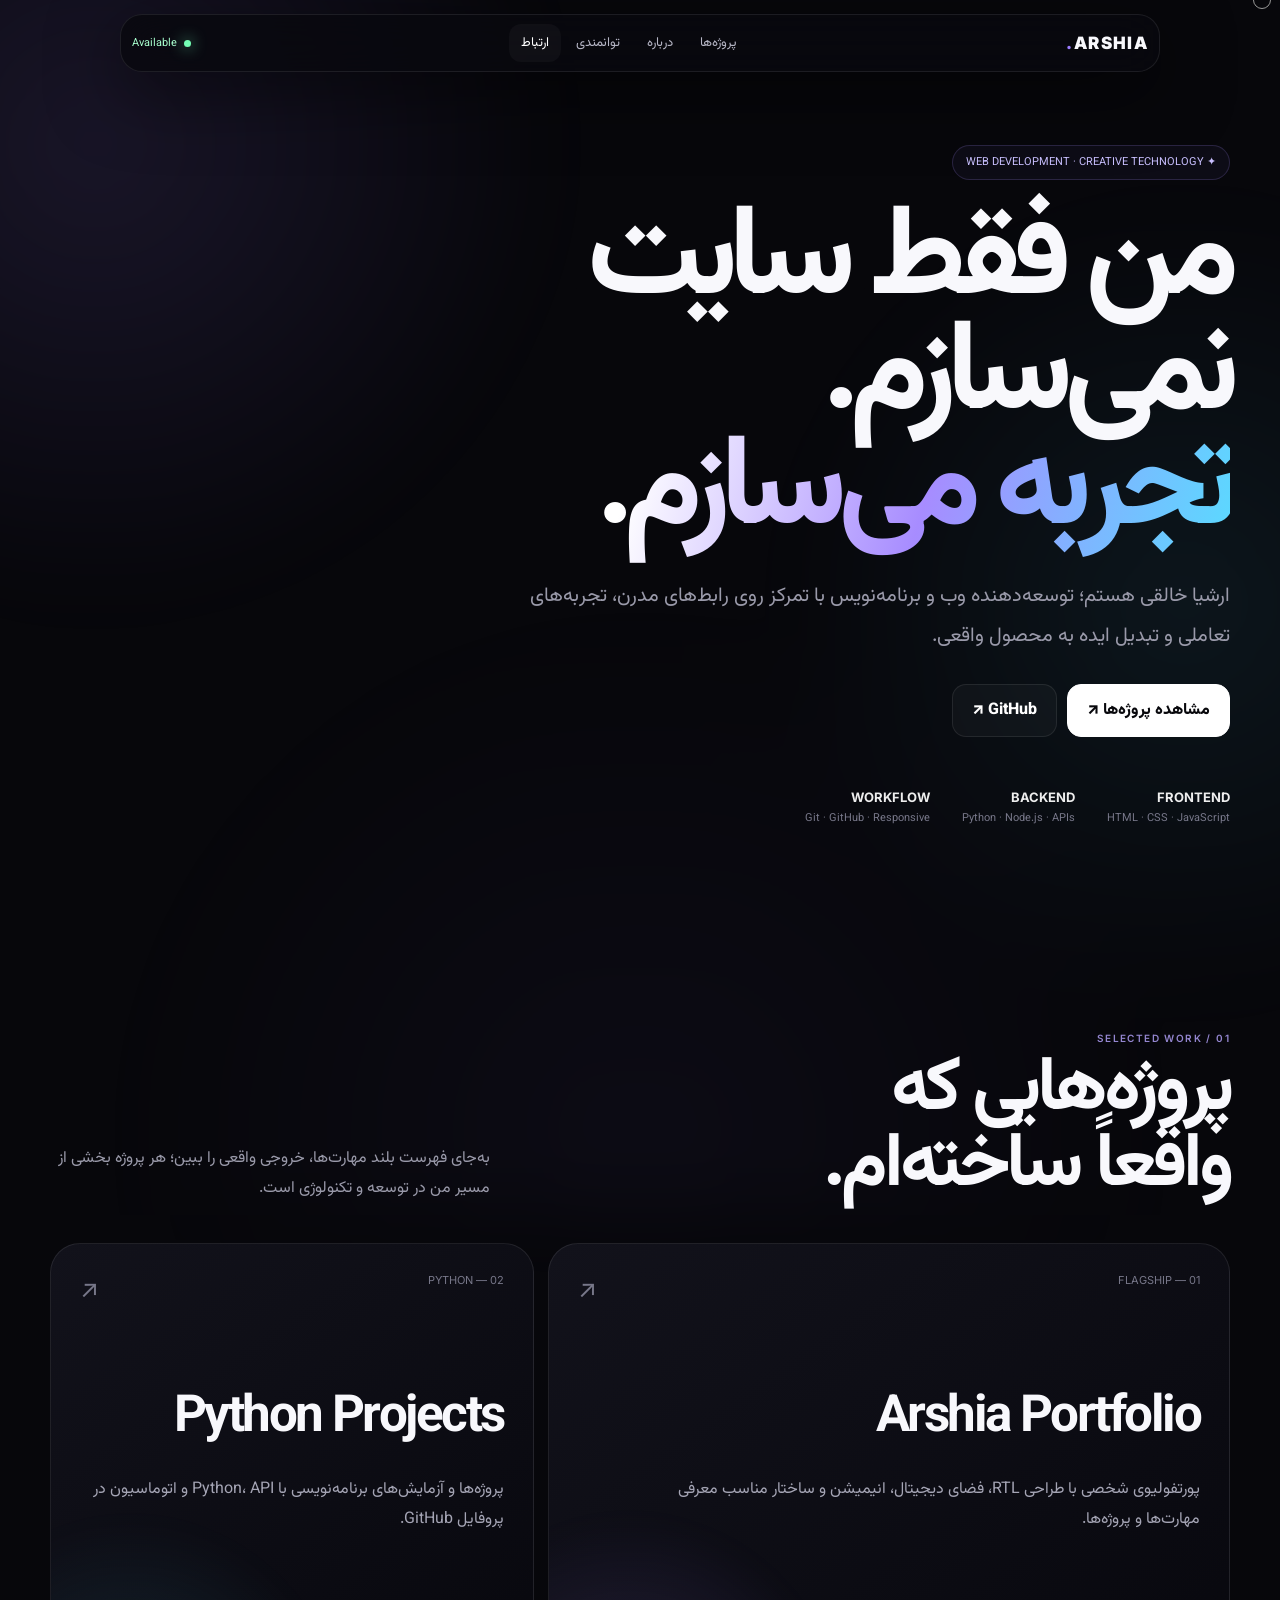
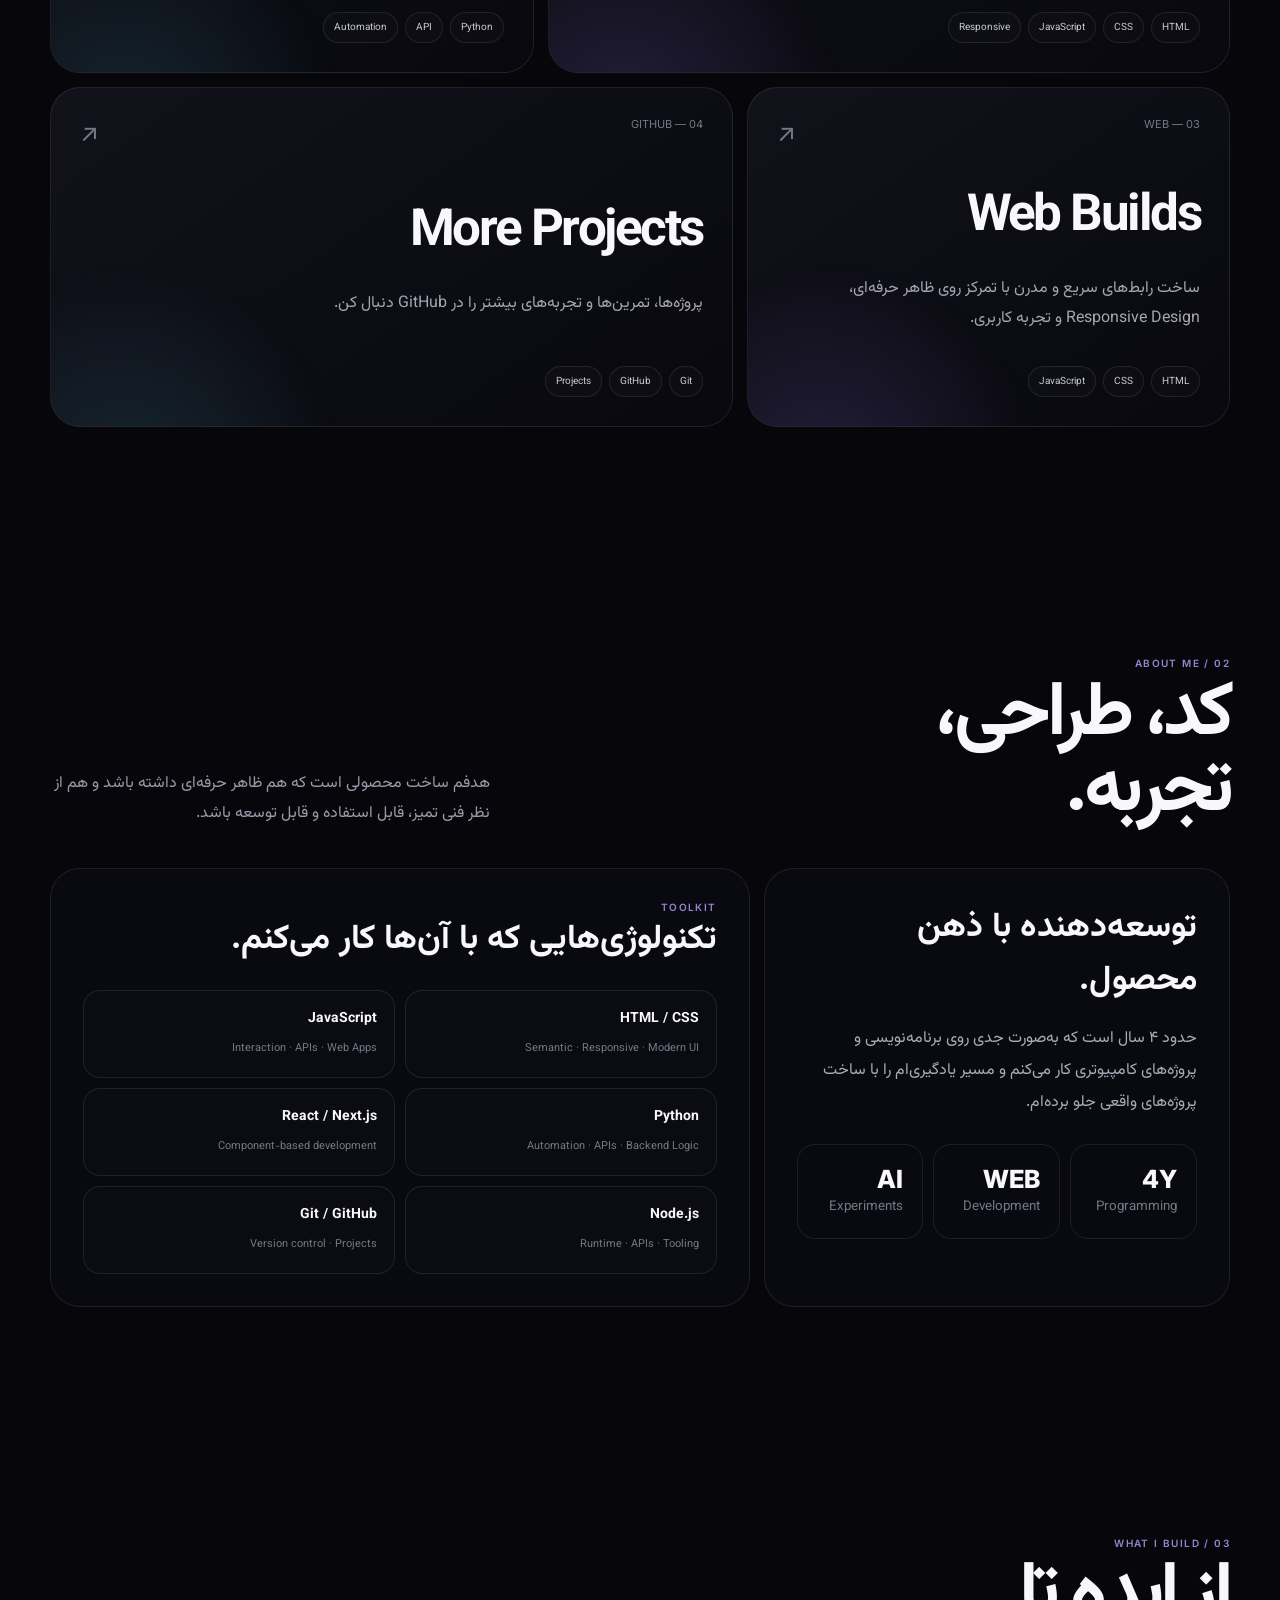
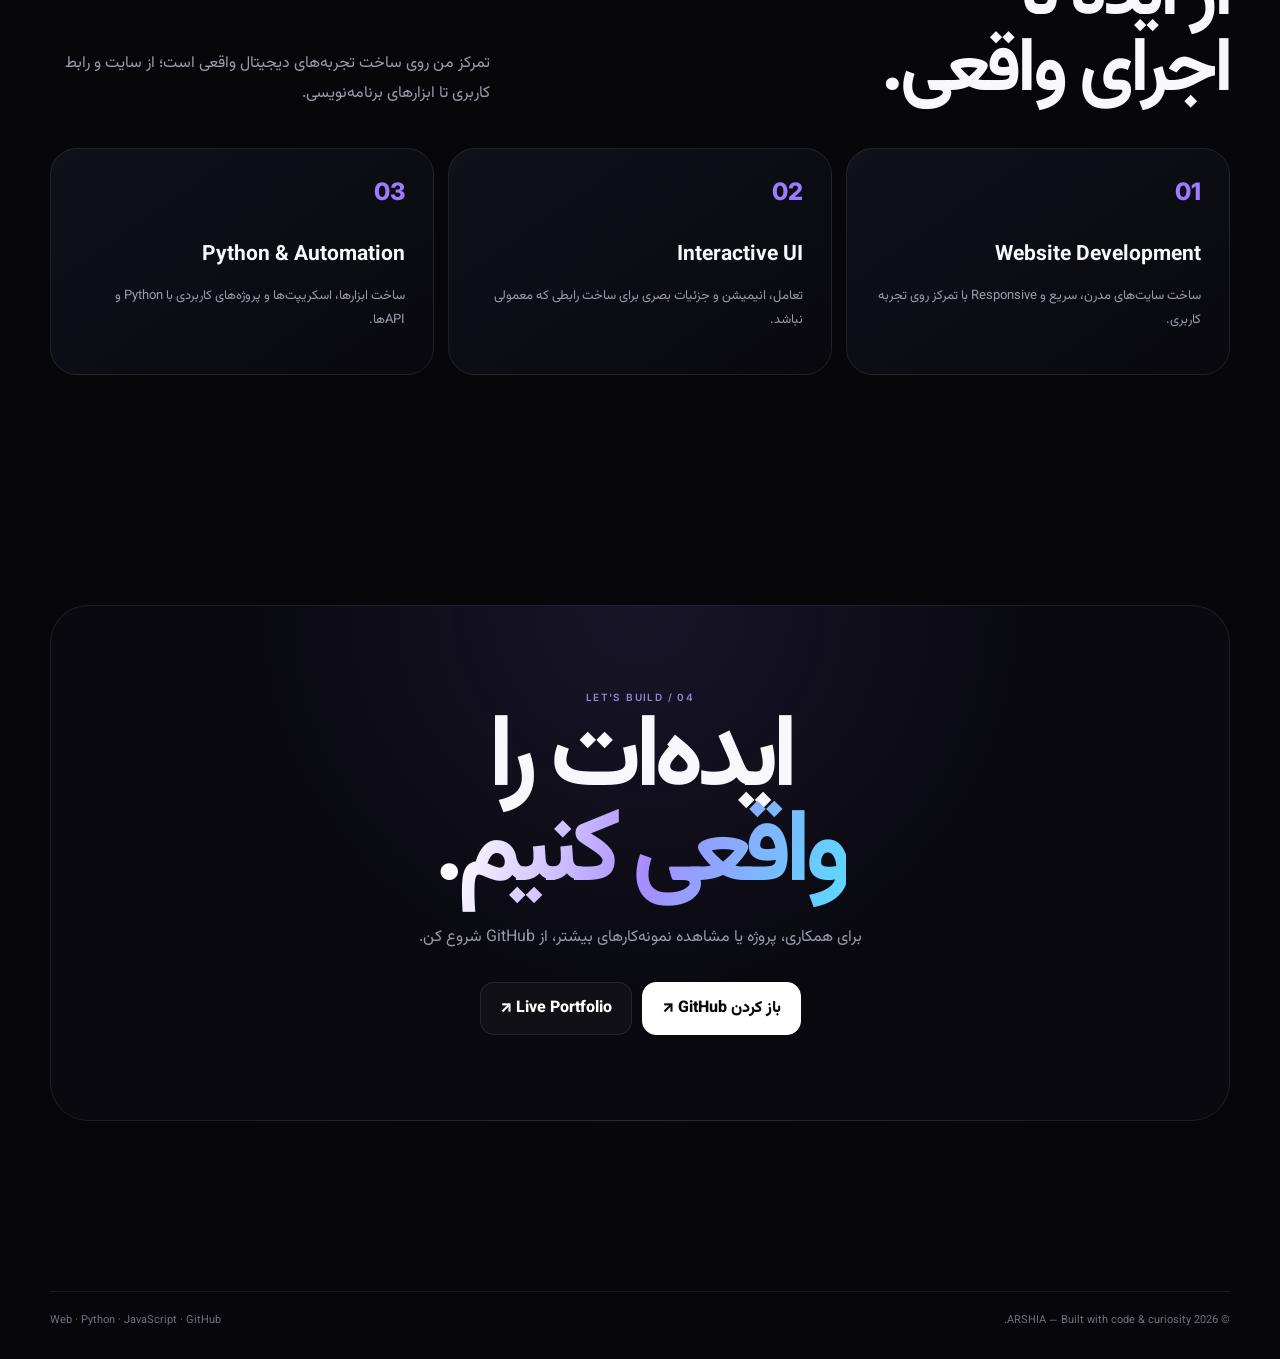
==== commit d1d35869: "redesign: recruiter-ready portfolio refresh" ====
--- a/index.html
+++ b/index.html
@@ -1,34 +1,52 @@
 <!doctype html>
 <html lang="fa" dir="rtl">
 <head>
-<meta charset="utf-8"><meta name="viewport" content="width=device-width,initial-scale=1">
-<meta name="theme-color" content="#05050b"><meta name="description" content="Arshia — Web Developer & Creative Developer Portfolio">
-<title>ARSHIA — Digital Experience</title>
-<link rel="preconnect" href="https://fonts.googleapis.com"><link rel="preconnect" href="https://fonts.gstatic.com" crossorigin>
+<meta charset="utf-8">
+<meta name="viewport" content="width=device-width,initial-scale=1">
+<meta name="theme-color" content="#07070b">
+<meta name="description" content="Arshia Khaleghi — Web Developer & Creative Technologist">
+<title>ARSHIA — Web Developer</title>
+<link rel="preconnect" href="https://fonts.googleapis.com">
+<link rel="preconnect" href="https://fonts.gstatic.com" crossorigin>
 <link href="https://fonts.googleapis.com/css2?family=Inter:wght@400;500;600;700;800;900&family=Vazirmatn:wght@400;500;600;700;800&display=swap" rel="stylesheet">
 <style>
-:root{--bg:#05050b;--panel:#0b0b14cc;--line:#ffffff16;--text:#f8f8ff;--muted:#9999ad;--v:#9b7cff;--c:#58dcff;--g:#73ffb2;--max:1200px}*{box-sizing:border-box}html{scroll-behavior:smooth}body{margin:0;background:var(--bg);color:var(--text);font-family:Vazirmatn,Inter,sans-serif;overflow-x:hidden}a{color:inherit;text-decoration:none}button{font:inherit;color:inherit}.noise{position:fixed;inset:0;z-index:50;pointer-events:none;opacity:.025;background-image:url("data:image/svg+xml,%3Csvg xmlns='http://www.w3.org/2000/svg' width='160' height='160'%3E%3Cfilter id='n'%3E%3CfeTurbulence type='fractalNoise' baseFrequency='.75' numOctaves='3'/%3E%3C/filter%3E%3Crect width='100%25' height='100%25' filter='url(%23n)'/%3E%3C/svg%3E")}.grid{position:fixed;inset:0;pointer-events:none;opacity:.14;background-image:linear-gradient(#fff00008 1px,transparent 1px),linear-gradient(90deg,#fff00008 1px,transparent 1px);background-size:72px 72px;mask-image:linear-gradient(#000,transparent 90%)}.aurora{position:fixed;inset:-30%;z-index:-2;background:radial-gradient(circle at 25% 25%,#8b63ff18,transparent 25%),radial-gradient(circle at 75% 65%,#43ddff12,transparent 22%),radial-gradient(circle at 50% 90%,#9b7cff0d,transparent 30%);filter:blur(35px);animation:drift 16s ease-in-out infinite alternate}@keyframes drift{to{transform:translate(3%, -2%) scale(1.05)}}.wrap{width:min(calc(100% - 36px),var(--max));margin:auto}header{position:fixed;top:14px;left:50%;transform:translateX(-50%);width:min(calc(100% - 28px),1040px);z-index:40;padding:9px 11px;border:1px solid var(--line);border-radius:22px;background:#08080fd9;backdrop-filter:blur(22px);display:flex;align-items:center;justify-content:space-between;box-shadow:0 20px 70px #0008}.brand{font:900 17px Inter;letter-spacing:.08em}.brand i{color:var(--v);font-style:normal}nav{display:flex;gap:3px}nav a{padding:9px 12px;border-radius:12px;color:#b9b9ca;font-size:13px}nav a:hover,nav a.active{background:#ffffff08;color:#fff}.status{font-size:11px;color:#a8ffce;display:flex;gap:7px;align-items:center}.dot{width:7px;height:7px;border-radius:50%;background:var(--g);box-shadow:0 0 16px var(--g)}.progress{position:fixed;z-index:60;top:0;right:0;height:2px;width:0;background:linear-gradient(90deg,var(--c),var(--v))}.hero{min-height:100svh;display:grid;align-items:center;padding:150px 0 100px;position:relative}.hero:after{content:"";position:absolute;width:480px;height:480px;left:-180px;top:25%;border-radius:50%;background:radial-gradient(circle,#7b5cff20,transparent 68%);filter:blur(12px);pointer-events:none}.eyebrow{display:inline-flex;align-items:center;gap:8px;border:1px solid #a78cff30;background:#9b7cff0c;color:#c9c0ff;border-radius:99px;padding:8px 13px;font-size:11px}.hero h1{font-size:clamp(58px,10.5vw,145px);line-height:.9;letter-spacing:-.075em;margin:25px 0;max-width:1100px}.gradient{background:linear-gradient(105deg,#fff 8%,#a78cff 50%,#58dcff);-webkit-background-clip:text;background-clip:text;color:transparent}.hero p{max-width:680px;color:var(--muted);font-size:clamp(16px,2vw,20px);line-height:2;margin:0 0 30px}.actions{display:flex;flex-wrap:wrap;gap:10px}.btn{display:inline-flex;align-items:center;justify-content:center;gap:8px;padding:13px 19px;border-radius:14px;background:#fff;color:#07070c;font-weight:800;border:1px solid #fff;transition:.25s}.btn:hover{transform:translateY(-3px);box-shadow:0 18px 45px #9b7cff25}.btn.ghost{background:#ffffff08;border-color:var(--line);color:#fff}.meta{display:flex;gap:35px;flex-wrap:wrap;margin-top:55px;color:#77778a;font-size:11px}.meta b{display:block;color:#eee;font:700 13px Inter;margin-bottom:5px}.scroll{position:absolute;bottom:35px;left:0;display:flex;align-items:center;gap:9px;color:#77778a;font-size:10px}.scroll span{width:35px;height:1px;background:#ffffff30}section{padding:120px 0}.head{display:flex;justify-content:space-between;align-items:end;gap:30px;margin-bottom:40px}.kicker{font:600 10px Inter;letter-spacing:.14em;color:#9486d0}.head h2{font-size:clamp(42px,6vw,78px);letter-spacing:-.055em;line-height:1;margin:9px 0 0}.head p{max-width:430px;color:var(--muted);line-height:1.9;margin:0}.projects{display:grid;grid-template-columns:repeat(12,1fr);gap:14px}.project{grid-column:span 7;min-height:440px;padding:30px;position:relative;overflow:hidden;border:1px solid var(--line);border-radius:30px;background:linear-gradient(145deg,#11111b,#08080e);display:flex;flex-direction:column;justify-content:space-between;transition:.4s}.project:nth-child(2){grid-column:span 5}.project:nth-child(3){grid-column:span 5;min-height:350px}.project:nth-child(4){grid-column:span 7;min-height:350px}.project:before{content:"";position:absolute;width:420px;height:420px;left:-120px;bottom:-240px;border-radius:50%;background:radial-gradient(circle,#9b7cff2c,transparent 65%);filter:blur(10px);transition:.5s}.project:nth-child(even):before{background:radial-gradient(circle,#58dcff22,transparent 65%)}.project:hover{transform:translateY(-8px);border-color:#a78cff55;box-shadow:0 35px 90px #0009}.project:hover:before{transform:scale(1.3)}.project>*{position:relative}.top{display:flex;justify-content:space-between;color:#777789;font:11px Inter}.arrow{font-size:25px;transition:.3s}.project:hover .arrow{transform:translate(-6px,-6px)}.project h3{font-size:clamp(32px,4vw,58px);letter-spacing:-.05em;margin:15px 0 8px}.project p{color:#a5a5b5;line-height:1.9;max-width:570px}.tags{display:flex;flex-wrap:wrap;gap:7px}.tag{font-size:10px;color:#c9c9d5;padding:7px 10px;border:1px solid var(--line);border-radius:99px;background:#ffffff04}.about{display:grid;grid-template-columns:.8fr 1.2fr;gap:14px}.card{border:1px solid var(--line);border-radius:30px;background:#0a0a11b8;backdrop-filter:blur(20px);padding:32px}.card h3{font-size:34px;margin:0 0 15px}.card p{color:#aaaabb;line-height:2}.skills{display:grid;grid-template-columns:repeat(2,1fr);gap:10px;margin-top:25px}.skill{padding:17px;border:1px solid var(--line);border-radius:17px;background:#ffffff03}.skill b{display:block;font-size:14px}.skill span{font-size:11px;color:#777789}.stats{display:grid;grid-template-columns:repeat(3,1fr);gap:10px;margin-top:25px}.stat{padding:20px;border:1px solid var(--line);border-radius:18px}.stat strong{display:block;font:800 26px Inter}.stat small{color:#777789}.services{display:grid;grid-template-columns:repeat(3,1fr);gap:14px}.service{padding:28px;border:1px solid var(--line);border-radius:26px;background:linear-gradient(145deg,#101019,#08080d);min-height:230px}.service .icon{font:800 25px Inter;color:var(--v)}.service h3{margin:35px 0 8px;font-size:22px}.service p{color:var(--muted);line-height:1.9;font-size:13px}.contact{border:1px solid var(--line);border-radius:36px;padding:85px 25px;text-align:center;background:radial-gradient(circle at 50% 0,#9b7cff1c,transparent 50%),#09090f;overflow:hidden}.contact h2{font-size:clamp(46px,8vw,105px);line-height:.93;letter-spacing:-.07em;margin:10px 0 20px}.contact p{max-width:520px;margin:0 auto 28px;color:var(--muted);line-height:1.9}.contact .actions{justify-content:center}footer{padding:55px 0 30px;color:#6e6e80;font-size:11px}.foot{border-top:1px solid var(--line);padding-top:20px;display:flex;justify-content:space-between;gap:20px}.reveal{opacity:0;transform:translateY(24px);transition:.75s}.reveal.show{opacity:1;transform:none}.cursor{position:fixed;z-index:70;width:18px;height:18px;border:1px solid #fff9;border-radius:50%;pointer-events:none;mix-blend-mode:difference;transform:translate(-50%,-50%);display:none;transition:.2s}.cursor.big{width:55px;height:55px;background:#fff}@media(min-width:850px){.cursor{display:block}}@media(max-width:800px){header{top:9px}.status{display:none}nav a{font-size:11px;padding:8px}.hero{padding-top:145px}.projects,.about,.services{grid-template-columns:1fr}.project,.project:nth-child(n){grid-column:1;min-height:360px}.head{display:block}.head p{margin-top:15px}.skills{grid-template-columns:1fr}.stats{grid-template-columns:1fr}.foot{display:block}.foot div+div{margin-top:8px}}@media(prefers-reduced-motion:reduce){html{scroll-behavior:auto}.reveal{transition:none}.aurora{animation:none}.project,.btn{transition:none}}
-</style></head>
+:root{--bg:#07070b;--surface:#0d0d14;--surface2:#11111a;--line:#ffffff16;--text:#f8f8fc;--muted:#9a9aaa;--purple:#9b7cff;--cyan:#58dcff;--green:#74ffb5;--max:1180px}
+*{box-sizing:border-box}html{scroll-behavior:smooth}body{margin:0;background:var(--bg);color:var(--text);font-family:Vazirmatn,Inter,sans-serif;overflow-x:hidden}a{color:inherit;text-decoration:none}.wrap{width:min(calc(100% - 36px),var(--max));margin:auto}
+body:before{content:"";position:fixed;inset:0;pointer-events:none;opacity:.12;background-image:linear-gradient(#fff00007 1px,transparent 1px),linear-gradient(90deg,#fff00007 1px,transparent 1px);background-size:72px 72px;mask-image:linear-gradient(#000,transparent 82%);z-index:-3}.aurora{position:fixed;inset:-35%;z-index:-2;pointer-events:none;background:radial-gradient(circle at 25% 30%,#9b7cff20,transparent 24%),radial-gradient(circle at 75% 60%,#58dcff13,transparent 22%),radial-gradient(circle at 50% 95%,#9b7cff0b,transparent 30%);filter:blur(38px);animation:float 18s ease-in-out infinite alternate}@keyframes float{to{transform:translate(3%,-2%) scale(1.05)}}
+.progress{position:fixed;z-index:80;top:0;right:0;height:2px;width:0;background:linear-gradient(90deg,var(--cyan),var(--purple))}
+header{position:fixed;z-index:70;top:14px;left:50%;transform:translateX(-50%);width:min(calc(100% - 28px),1040px);padding:9px 11px;border:1px solid var(--line);border-radius:22px;background:#09090fd9;backdrop-filter:blur(20px);display:flex;align-items:center;justify-content:space-between;box-shadow:0 20px 70px #0008}.brand{font:900 17px Inter;letter-spacing:.08em}.brand span{color:var(--purple)}nav{display:flex;gap:3px}nav a{padding:9px 12px;border-radius:12px;color:#b7b7c6;font-size:13px;transition:.2s}nav a:hover,nav a.active{background:#ffffff08;color:#fff}.status{font-size:11px;color:#a8ffce;display:flex;gap:7px;align-items:center}.dot{width:7px;height:7px;border-radius:50%;background:var(--green);box-shadow:0 0 15px var(--green)}
+.hero{min-height:100svh;display:flex;align-items:center;padding:145px 0 90px;position:relative}.eyebrow{display:inline-flex;align-items:center;gap:8px;padding:8px 13px;border:1px solid #a78cff30;border-radius:99px;background:#9b7cff0c;color:#c9c0ff;font-size:11px}.hero h1{font-size:clamp(58px,10vw,138px);line-height:.9;letter-spacing:-.075em;margin:25px 0;max-width:1050px}.gradient{background:linear-gradient(105deg,#fff 8%,#a78cff 52%,#58dcff);-webkit-background-clip:text;background-clip:text;color:transparent}.hero p{max-width:700px;color:var(--muted);font-size:clamp(16px,2vw,20px);line-height:2;margin:0 0 28px}.actions{display:flex;flex-wrap:wrap;gap:10px}.btn{display:inline-flex;align-items:center;justify-content:center;gap:8px;padding:13px 19px;border-radius:14px;background:#fff;color:#08080c;border:1px solid #fff;font-weight:800;transition:.25s}.btn:hover{transform:translateY(-3px);box-shadow:0 18px 45px #9b7cff25}.btn.ghost{background:#ffffff08;border-color:var(--line);color:#fff}.meta{display:flex;gap:32px;flex-wrap:wrap;margin-top:52px;color:#777789;font-size:11px}.meta b{display:block;color:#eee;font:700 13px Inter;margin-bottom:5px}
+section{padding:115px 0}.head{display:flex;justify-content:space-between;align-items:end;gap:30px;margin-bottom:38px}.kicker{font:600 10px Inter;letter-spacing:.14em;color:#9486d0}.head h2{font-size:clamp(42px,6vw,76px);letter-spacing:-.055em;line-height:1;margin:9px 0 0}.head p{max-width:440px;color:var(--muted);line-height:1.9;margin:0}
+.projects{display:grid;grid-template-columns:repeat(12,1fr);gap:14px}.project{grid-column:span 7;min-height:430px;padding:29px;position:relative;overflow:hidden;border:1px solid var(--line);border-radius:30px;background:linear-gradient(145deg,#12121b,#08080e);display:flex;flex-direction:column;justify-content:space-between;transition:.4s}.project:nth-child(2){grid-column:span 5}.project:nth-child(3){grid-column:span 5;min-height:340px}.project:nth-child(4){grid-column:span 7;min-height:340px}.project:before{content:"";position:absolute;width:460px;height:460px;left:-150px;bottom:-285px;border-radius:50%;background:radial-gradient(circle,#9b7cff2c,transparent 65%);filter:blur(12px);transition:.5s}.project:nth-child(even):before{background:radial-gradient(circle,#58dcff20,transparent 65%)}.project:hover{transform:translateY(-8px);border-color:#a78cff55;box-shadow:0 35px 90px #0009}.project:hover:before{transform:scale(1.25)}.project>*{position:relative}.top{display:flex;justify-content:space-between;color:#777789;font:11px Inter}.arrow{font-size:25px;transition:.3s}.project:hover .arrow{transform:translate(-6px,-6px)}.project h3{font-size:clamp(32px,4vw,58px);letter-spacing:-.05em;margin:15px 0 8px}.project p{color:#a5a5b5;line-height:1.9;max-width:570px}.tags{display:flex;flex-wrap:wrap;gap:7px}.tag{font-size:10px;color:#c9c9d5;padding:7px 10px;border:1px solid var(--line);border-radius:99px;background:#ffffff04}
+.about{display:grid;grid-template-columns:.8fr 1.2fr;gap:14px}.card{border:1px solid var(--line);border-radius:30px;background:#0b0b12c7;backdrop-filter:blur(20px);padding:32px}.card h3{font-size:34px;margin:0 0 15px}.card p{color:#aaaabb;line-height:2}.skills{display:grid;grid-template-columns:repeat(2,1fr);gap:10px;margin-top:24px}.skill{padding:17px;border:1px solid var(--line);border-radius:17px;background:#ffffff03}.skill b{display:block;font-size:14px;margin-bottom:5px}.skill span{font-size:11px;color:#777789}.stats{display:grid;grid-template-columns:repeat(3,1fr);gap:10px;margin-top:25px}.stat{padding:19px;border:1px solid var(--line);border-radius:18px}.stat strong{display:block;font:800 25px Inter}.stat small{color:#777789}
+.services{display:grid;grid-template-columns:repeat(3,1fr);gap:14px}.service{padding:28px;border:1px solid var(--line);border-radius:27px;background:linear-gradient(145deg,#11111a,#08080e);min-height:225px;transition:.35s}.service:hover{transform:translateY(-6px);border-color:#a78cff45}.service .icon{font:800 24px Inter;color:var(--purple)}.service h3{margin:32px 0 8px;font-size:21px}.service p{color:var(--muted);line-height:1.9;font-size:13px}
+.contact{border:1px solid var(--line);border-radius:38px;padding:85px 25px;text-align:center;background:radial-gradient(circle at 50% 0,#9b7cff1c,transparent 50%),#09090f;overflow:hidden}.contact h2{font-size:clamp(46px,8vw,105px);line-height:.93;letter-spacing:-.07em;margin:10px 0 20px}.contact p{max-width:520px;margin:0 auto 28px;color:var(--muted);line-height:1.9}.contact .actions{justify-content:center}footer{padding:55px 0 30px;color:#6e6e80;font-size:11px}.foot{border-top:1px solid var(--line);padding-top:20px;display:flex;justify-content:space-between;gap:20px}.reveal{opacity:0;transform:translateY(24px);transition:.75s}.reveal.show{opacity:1;transform:none}
+.cursor{position:fixed;z-index:90;width:18px;height:18px;border:1px solid #fff9;border-radius:50%;pointer-events:none;mix-blend-mode:difference;transform:translate(-50%,-50%);display:none;transition:.2s}.cursor.big{width:54px;height:54px;background:#fff}@media(min-width:850px){.cursor{display:block}}@media(max-width:800px){header{top:9px}.status{display:none}nav a{font-size:11px;padding:8px}.hero{padding-top:145px}.projects,.about,.services{grid-template-columns:1fr}.project,.project:nth-child(n){grid-column:1;min-height:360px}.head{display:block}.head p{margin-top:15px}.skills{grid-template-columns:1fr}.stats{grid-template-columns:1fr}.foot{display:block}.foot div+div{margin-top:8px}}@media(prefers-reduced-motion:reduce){html{scroll-behavior:auto}.reveal,.project,.service,.btn{transition:none}.aurora{animation:none}}
+</style>
+</head>
 <body>
-<div class="noise"></div><div class="grid"></div><div class="aurora"></div><div class="progress"></div><div class="cursor"></div>
-<header><a class="brand" href="#top">ARSHIA<i>.</i></a><nav><a href="#work">پروژه‌ها</a><a href="#about">درباره</a><a href="#services">توانمندی</a><a href="#contact">ارتباط</a></nav><div class="status"><span class="dot"></span>Available</div></header>
+<div class="aurora"></div><div class="progress"></div><div class="cursor"></div>
+<header><a class="brand" href="#top">ARSHIA<span>.</span></a><nav><a href="#work">پروژه‌ها</a><a href="#about">درباره</a><a href="#services">توانمندی</a><a href="#contact">ارتباط</a></nav><div class="status"><span class="dot"></span>Available</div></header>
 <main id="top">
-<section class="hero"><div class="wrap"><div class="eyebrow">✦ WEB DEVELOPMENT · CREATIVE TECHNOLOGY</div><h1>من فقط سایت نمی‌سازم.<br><span class="gradient">تجربه می‌سازم.</span></h1><p>ارشیا هستم؛ توسعه‌دهنده وب با تمرکز روی رابط‌های مدرن، تجربه‌های تعاملی، Responsive Design و تبدیل ایده به محصول واقعی.</p><div class="actions"><a class="btn" href="#work">مشاهده پروژه‌ها ↗</a><a class="btn ghost" href="https://github.com/ArshiaKh2" target="_blank" rel="noopener">GitHub ↗</a></div><div class="meta"><div><b>FRONTEND</b>HTML · CSS · JavaScript</div><div><b>BACKEND</b>Python · Node.js · APIs</div><div><b>EXPERIENCE</b>UI · Motion · Responsive</div></div></div><div class="scroll"><span></span> SCROLL TO EXPLORE</div></section>
-<section id="work"><div class="wrap"><div class="head reveal"><div><div class="kicker">01 / SELECTED WORK</div><h2>پروژه‌هایی که<br>واقعاً ساخته‌ام.</h2></div><p>اینجا به‌جای شعار، خروجی واقعی می‌بینی؛ هر پروژه بخشی از مسیر من در توسعه وب و تکنولوژی است.</p></div><div class="projects">
-<a class="project reveal" href="https://arshiakh2.github.io/arshia-portfolio/" target="_blank" rel="noopener"><div class="top"><span>01 — FLAGSHIP</span><span class="arrow">↗</span></div><div><h3>Arshia Portfolio</h3><p>یک پورتفولیوی تعاملی با طراحی سینمایی، انیمیشن، فضای دیجیتال و ساختار مناسب معرفی پروژه‌ها.</p></div><div class="tags"><span class="tag">JavaScript</span><span class="tag">Three.js</span><span class="tag">WebGL</span><span class="tag">Responsive</span></div></a>
-<a class="project reveal" href="https://github.com/ArshiaKh2" target="_blank" rel="noopener"><div class="top"><span>02 — AI PROJECT</span><span class="arrow">↗</span></div><div><h3>NEXUS AI</h3><p>پروژه شخصی Python با تمرکز روی معماری ماژولار، API و قابلیت‌های هوش مصنوعی.</p></div><div class="tags"><span class="tag">Python</span><span class="tag">AI</span><span class="tag">API</span></div></a>
-<a class="project reveal" href="https://github.com/ArshiaKh2" target="_blank" rel="noopener"><div class="top"><span>03 — WEB BUILDS</span><span class="arrow">↗</span></div><div><h3>Web Builds</h3><p>ساخت رابط‌های سریع، مدرن و Responsive برای ایده‌ها و پروژه‌های مختلف.</p></div><div class="tags"><span class="tag">HTML</span><span class="tag">CSS</span><span class="tag">JavaScript</span></div></a>
-<a class="project reveal" href="https://github.com/ArshiaKh2" target="_blank" rel="noopener"><div class="top"><span>04 — GITHUB</span><span class="arrow">↗</span></div><div><h3>More Experiments</h3><p>پروژه‌ها، تمرین‌ها و آزمایش‌های بیشتر را در GitHub دنبال کن.</p></div><div class="tags"><span class="tag">Git</span><span class="tag">GitHub</span><span class="tag">Projects</span></div></a>
+<section class="hero"><div class="wrap"><div class="eyebrow">✦ WEB DEVELOPMENT · CREATIVE TECHNOLOGY</div><h1>من فقط سایت نمی‌سازم.<br><span class="gradient">تجربه می‌سازم.</span></h1><p>ارشیا خالقی هستم؛ توسعه‌دهنده وب و برنامه‌نویس با تمرکز روی رابط‌های مدرن، تجربه‌های تعاملی و تبدیل ایده به محصول واقعی.</p><div class="actions"><a class="btn" href="#work">مشاهده پروژه‌ها ↗</a><a class="btn ghost" href="https://github.com/ArshiaKh2" target="_blank" rel="noopener">GitHub ↗</a></div><div class="meta"><div><b>FRONTEND</b>HTML · CSS · JavaScript</div><div><b>BACKEND</b>Python · Node.js · APIs</div><div><b>WORKFLOW</b>Git · GitHub · Responsive</div></div></div></section>
+<section id="work"><div class="wrap"><div class="head reveal"><div><div class="kicker">01 / SELECTED WORK</div><h2>پروژه‌هایی که<br>واقعاً ساخته‌ام.</h2></div><p>به‌جای فهرست بلند مهارت‌ها، خروجی واقعی را ببین؛ هر پروژه بخشی از مسیر من در توسعه و تکنولوژی است.</p></div><div class="projects">
+<a class="project reveal" href="https://arshiakh2.github.io/arshia-portfolio/" target="_blank" rel="noopener"><div class="top"><span>01 — FLAGSHIP</span><span class="arrow">↗</span></div><div><h3>Arshia Portfolio</h3><p>پورتفولیوی شخصی با طراحی RTL، فضای دیجیتال، انیمیشن و ساختار مناسب معرفی مهارت‌ها و پروژه‌ها.</p></div><div class="tags"><span class="tag">HTML</span><span class="tag">CSS</span><span class="tag">JavaScript</span><span class="tag">Responsive</span></div></a>
+<a class="project reveal" href="https://github.com/ArshiaKh2" target="_blank" rel="noopener"><div class="top"><span>02 — PYTHON</span><span class="arrow">↗</span></div><div><h3>Python Projects</h3><p>پروژه‌ها و آزمایش‌های برنامه‌نویسی با Python، API و اتوماسیون در پروفایل GitHub.</p></div><div class="tags"><span class="tag">Python</span><span class="tag">API</span><span class="tag">Automation</span></div></a>
+<a class="project reveal" href="https://github.com/ArshiaKh2" target="_blank" rel="noopener"><div class="top"><span>03 — WEB</span><span class="arrow">↗</span></div><div><h3>Web Builds</h3><p>ساخت رابط‌های سریع و مدرن با تمرکز روی ظاهر حرفه‌ای، Responsive Design و تجربه کاربری.</p></div><div class="tags"><span class="tag">HTML</span><span class="tag">CSS</span><span class="tag">JavaScript</span></div></a>
+<a class="project reveal" href="https://github.com/ArshiaKh2" target="_blank" rel="noopener"><div class="top"><span>04 — GITHUB</span><span class="arrow">↗</span></div><div><h3>More Projects</h3><p>پروژه‌ها، تمرین‌ها و تجربه‌های بیشتر را در GitHub دنبال کن.</p></div><div class="tags"><span class="tag">Git</span><span class="tag">GitHub</span><span class="tag">Projects</span></div></a>
 </div></div></section>
-<section id="about"><div class="wrap"><div class="head reveal"><div><div class="kicker">02 / ABOUT ME</div><h2>کد، طراحی،<br>تجربه.</h2></div><p>هدفم ساخت محصولی است که هم ظاهر حرفه‌ای داشته باشد و هم از نظر فنی قابل اتکا باشد.</p></div><div class="about"><div class="card reveal"><h3>توسعه‌دهنده‌ای با ذهن محصول.</h3><p>از طراحی رابط و ساخت کامپوننت تا اتصال API، انیمیشن و انتشار پروژه؛ سعی می‌کنم کل مسیر ساخت را بفهمم و اجرا کنم.</p><div class="stats"><div class="stat"><strong>WEB</strong><small>Development</small></div><div class="stat"><strong>AI</strong><small>Experiments</small></div><div class="stat"><strong>UI</strong><small>Experience</small></div></div></div><div class="card reveal"><div class="kicker">TOOLKIT</div><h3>ابزارهایی که با آن‌ها می‌سازم.</h3><div class="skills"><div class="skill"><b>HTML / CSS</b><span>Semantic · Responsive · Modern UI</span></div><div class="skill"><b>JavaScript</b><span>Interaction · APIs · Web Apps</span></div><div class="skill"><b>Python</b><span>Automation · AI · Backend Logic</span></div><div class="skill"><b>React / Next.js</b><span>Modern component-based development</span></div><div class="skill"><b>Three.js</b><span>3D · WebGL · Interactive experiences</span></div><div class="skill"><b>Git / GitHub</b><span>Version control · Deployment · Projects</span></div></div></div></div></div></section>
-<section id="services"><div class="wrap"><div class="head reveal"><div><div class="kicker">03 / WHAT I BUILD</div><h2>از ایده تا<br>اجرای واقعی.</h2></div><p>اگر پروژه‌ای داری که باید جدی، سریع و متفاوت اجرا شود، اینجا نقطه شروع است.</p></div><div class="services"><article class="service reveal"><div class="icon">01</div><h3>Website Development</h3><p>ساخت سایت‌های مدرن، Responsive و حرفه‌ای با تمرکز روی تجربه کاربری.</p></article><article class="service reveal"><div class="icon">02</div><h3>Interactive UI</h3><p>انیمیشن، تعامل و جلوه‌های بصری کنترل‌شده برای ساخت تجربه‌ای متمایز.</p></article><article class="service reveal"><div class="icon">03</div><h3>AI & Automation</h3><p>ساخت ابزارها و نمونه‌های کاربردی با Python، API و تکنولوژی‌های AI.</p></article></div></div></section>
-<section id="contact"><div class="wrap"><div class="contact reveal"><div class="kicker">04 / LET'S BUILD</div><h2>ایده‌ات را<br><span class="gradient">واقعی کنیم.</span></h2><p>برای همکاری، پروژه یا دیدن نمونه‌کارهای بیشتر، از GitHub شروع کن.</p><div class="actions"><a class="btn" href="https://github.com/ArshiaKh2" target="_blank" rel="noopener">باز کردن GitHub ↗</a><a class="btn ghost" href="https://arshiakh2.github.io/arshia-portfolio/">Live Portfolio ↗</a></div></div></div></section>
+<section id="about"><div class="wrap"><div class="head reveal"><div><div class="kicker">02 / ABOUT ME</div><h2>کد، طراحی،<br>تجربه.</h2></div><p>هدفم ساخت محصولی است که هم ظاهر حرفه‌ای داشته باشد و هم از نظر فنی تمیز، قابل استفاده و قابل توسعه باشد.</p></div><div class="about"><div class="card reveal"><h3>توسعه‌دهنده با ذهن محصول.</h3><p>حدود ۴ سال است که به‌صورت جدی روی برنامه‌نویسی و پروژه‌های کامپیوتری کار می‌کنم و مسیر یادگیری‌ام را با ساخت پروژه‌های واقعی جلو برده‌ام.</p><div class="stats"><div class="stat"><strong>4Y</strong><small>Programming</small></div><div class="stat"><strong>WEB</strong><small>Development</small></div><div class="stat"><strong>AI</strong><small>Experiments</small></div></div></div><div class="card reveal"><div class="kicker">TOOLKIT</div><h3>تکنولوژی‌هایی که با آن‌ها کار می‌کنم.</h3><div class="skills"><div class="skill"><b>HTML / CSS</b><span>Semantic · Responsive · Modern UI</span></div><div class="skill"><b>JavaScript</b><span>Interaction · APIs · Web Apps</span></div><div class="skill"><b>Python</b><span>Automation · APIs · Backend Logic</span></div><div class="skill"><b>React / Next.js</b><span>Component-based development</span></div><div class="skill"><b>Node.js</b><span>Runtime · APIs · Tooling</span></div><div class="skill"><b>Git / GitHub</b><span>Version control · Projects</span></div></div></div></div></div></section>
+<section id="services"><div class="wrap"><div class="head reveal"><div><div class="kicker">03 / WHAT I BUILD</div><h2>از ایده تا<br>اجرای واقعی.</h2></div><p>تمرکز من روی ساخت تجربه‌های دیجیتال واقعی است؛ از سایت و رابط کاربری تا ابزارهای برنامه‌نویسی.</p></div><div class="services"><article class="service reveal"><div class="icon">01</div><h3>Website Development</h3><p>ساخت سایت‌های مدرن، سریع و Responsive با تمرکز روی تجربه کاربری.</p></article><article class="service reveal"><div class="icon">02</div><h3>Interactive UI</h3><p>تعامل، انیمیشن و جزئیات بصری برای ساخت رابطی که معمولی نباشد.</p></article><article class="service reveal"><div class="icon">03</div><h3>Python & Automation</h3><p>ساخت ابزارها، اسکریپت‌ها و پروژه‌های کاربردی با Python و APIها.</p></article></div></div></section>
+<section id="contact"><div class="wrap"><div class="contact reveal"><div class="kicker">04 / LET'S BUILD</div><h2>ایده‌ات را<br><span class="gradient">واقعی کنیم.</span></h2><p>برای همکاری، پروژه یا مشاهده نمونه‌کارهای بیشتر، از GitHub شروع کن.</p><div class="actions"><a class="btn" href="https://github.com/ArshiaKh2" target="_blank" rel="noopener">باز کردن GitHub ↗</a><a class="btn ghost" href="https://arshiakh2.github.io/arshia-portfolio/">Live Portfolio ↗</a></div></div></div></section>
 </main>
-<footer><div class="wrap"><div class="foot"><div>© 2026 ARSHIA — Built with code & curiosity.</div><div>GitHub · Web · AI · Creative Technology</div></div></div></footer>
+<footer><div class="wrap"><div class="foot"><div>© 2026 ARSHIA — Built with code & curiosity.</div><div>Web · Python · JavaScript · GitHub</div></div></div></footer>
 <script>
-const progress=document.querySelector('.progress');const cursor=document.querySelector('.cursor');const links=[...document.querySelectorAll('nav a')];
-addEventListener('scroll',()=>{const h=document.documentElement.scrollHeight-innerHeight;progress.style.width=(scrollY/h*100)+'%'});
-if(cursor){addEventListener('pointermove',e=>{cursor.style.left=e.clientX+'px';cursor.style.top=e.clientY+'px'});document.querySelectorAll('a,button,.project,.service').forEach(el=>{el.addEventListener('mouseenter',()=>cursor.classList.add('big'));el.addEventListener('mouseleave',()=>cursor.classList.remove('big'))})}
-const io=new IntersectionObserver(entries=>entries.forEach(e=>{if(e.isIntersecting)e.target.classList.add('show')}),{threshold:.12});document.querySelectorAll('.reveal').forEach(x=>io.observe(x));
-const sections=['work','about','services','contact'].map(id=>document.getElementById(id));const navIO=new IntersectionObserver(entries=>entries.forEach(e=>{if(e.isIntersecting){links.forEach(a=>a.classList.toggle('active',a.getAttribute('href')==='#'+e.target.id))}}),{rootMargin:'-35% 0px -55%'});sections.forEach(s=>navIO.observe(s));
-</script></body></html>+const progress=document.querySelector('.progress'),cursor=document.querySelector('.cursor');
+addEventListener('scroll',()=>{const h=document.documentElement.scrollHeight-innerHeight;progress.style.width=(h?scrollY/h*100:0)+'%'});
+if(cursor){addEventListener('pointermove',e=>{cursor.style.left=e.clientX+'px';cursor.style.top=e.clientY+'px'});document.querySelectorAll('a,.project,.service').forEach(el=>{el.addEventListener('mouseenter',()=>cursor.classList.add('big'));el.addEventListener('mouseleave',()=>cursor.classList.remove('big'))})}
+const reveal=new IntersectionObserver(entries=>entries.forEach(e=>{if(e.isIntersecting)e.target.classList.add('show')}),{threshold:.12});document.querySelectorAll('.reveal').forEach(el=>reveal.observe(el));
+const nav=[...document.querySelectorAll('nav a')],sections=['work','about','services','contact'].map(id=>document.getElementById(id));
+const active=new IntersectionObserver(entries=>entries.forEach(e=>{if(e.isIntersecting)nav.forEach(a=>a.classList.toggle('active',a.getAttribute('href')==='#'+e.target.id))}),{rootMargin:'-35% 0px -55%'});sections.forEach(s=>active.observe(s));
+</script>
+</body>
+</html>
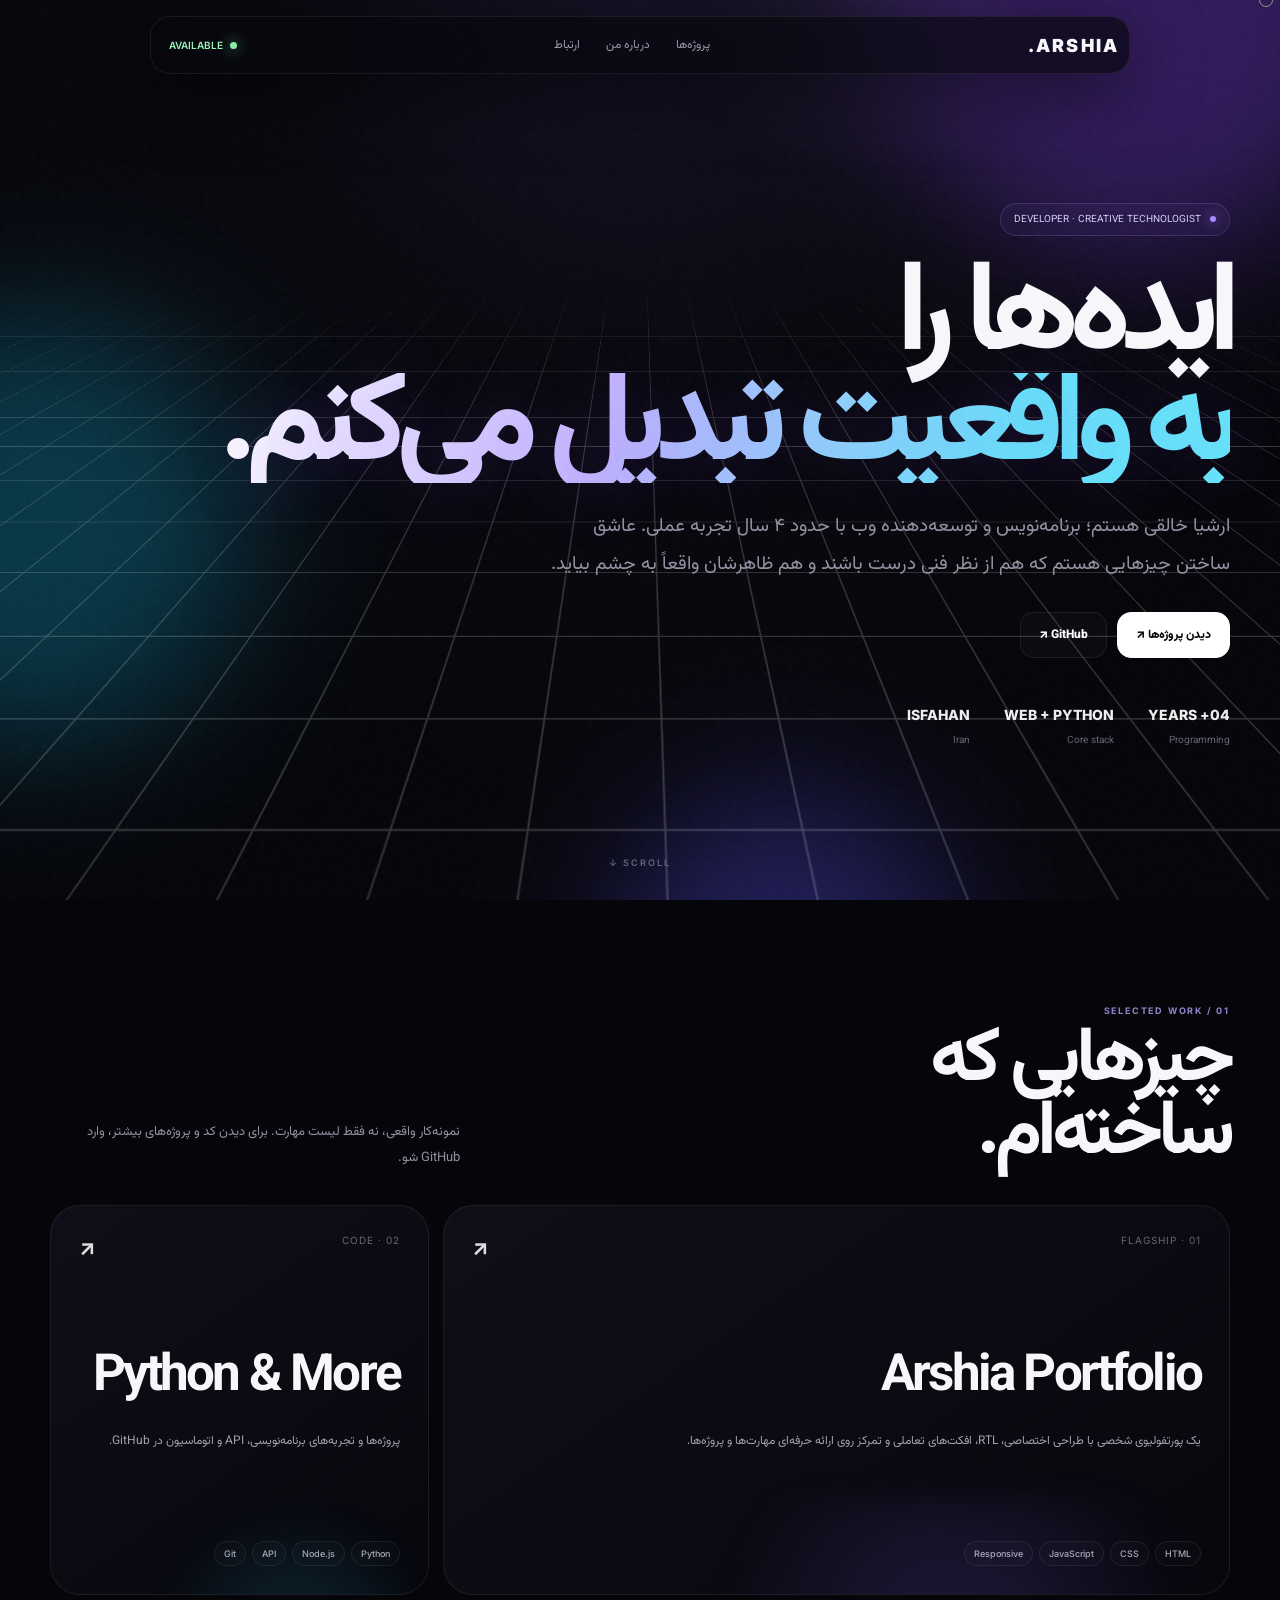
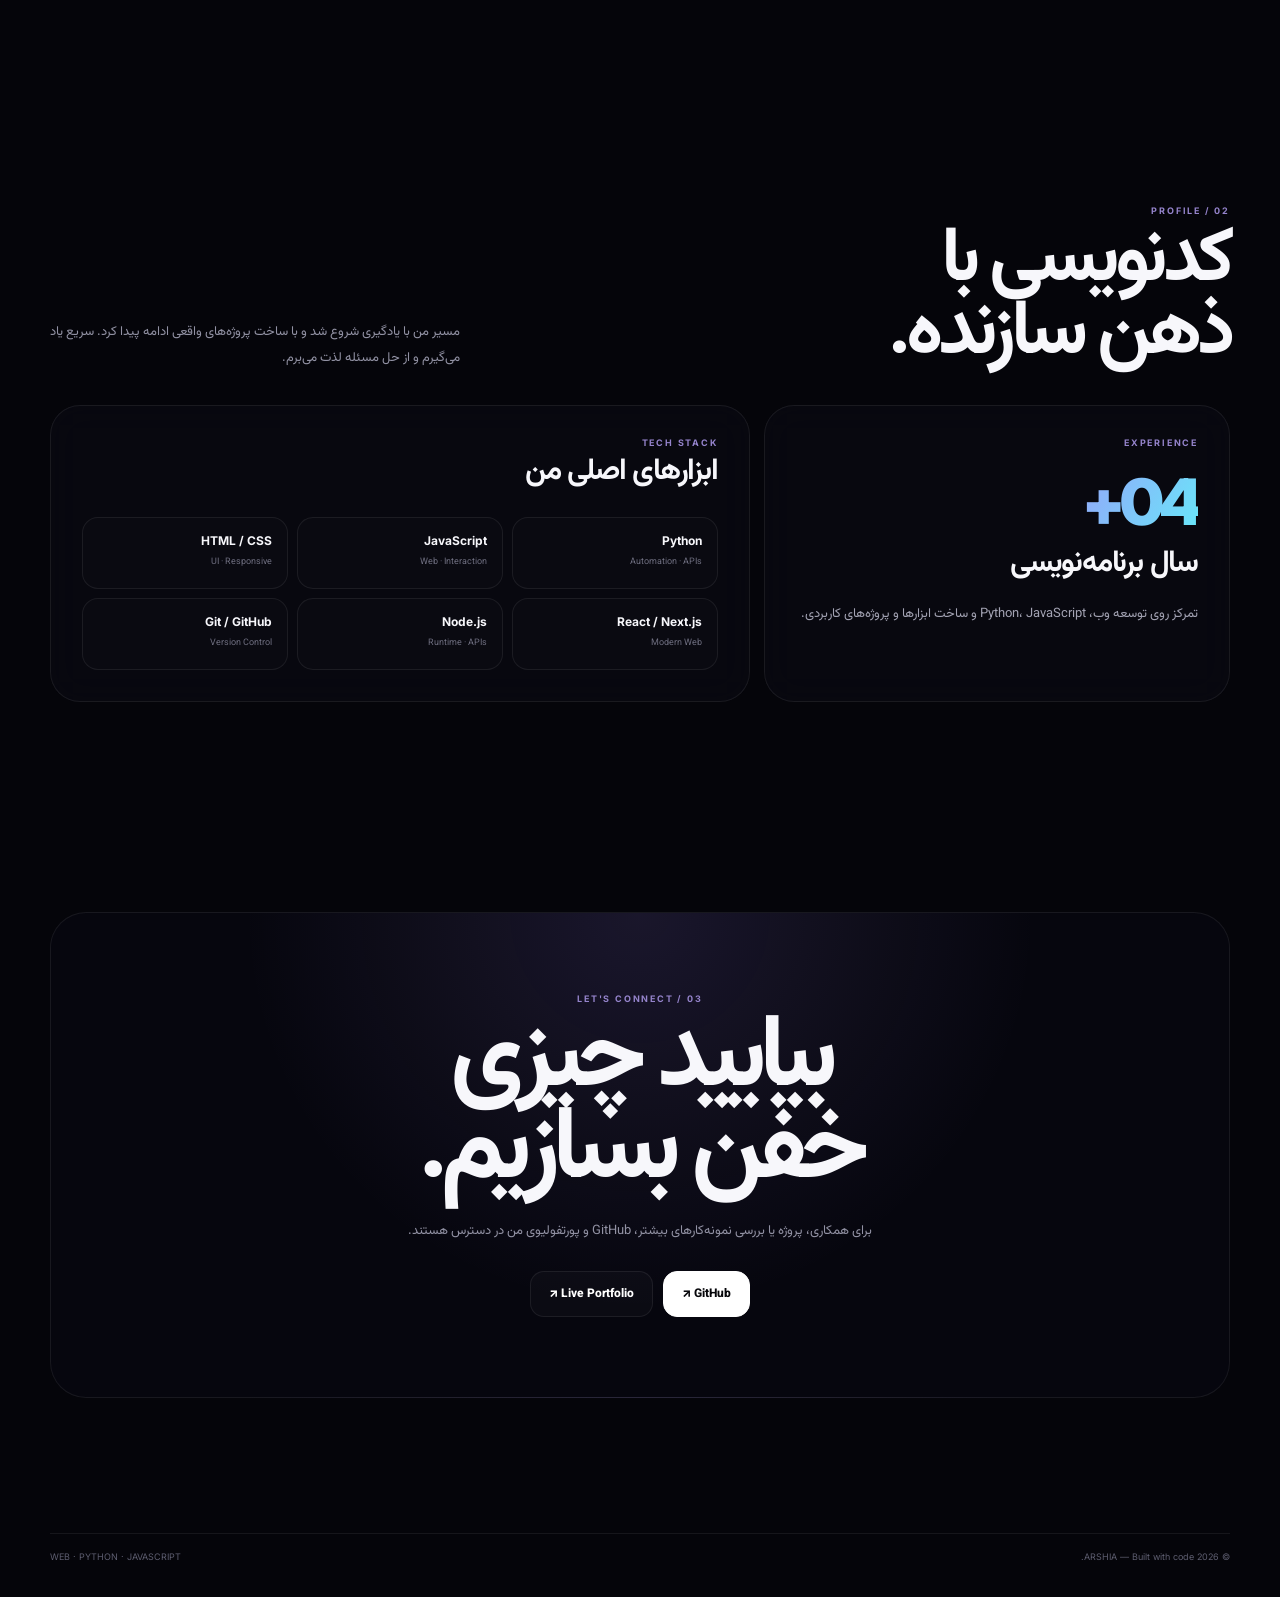
==== commit 43f90b3f: "redesign portfolio with premium visual system" ====
--- a/index.html
+++ b/index.html
@@ -1,52 +1,37 @@
 <!doctype html>
 <html lang="fa" dir="rtl">
 <head>
-<meta charset="utf-8">
-<meta name="viewport" content="width=device-width,initial-scale=1">
-<meta name="theme-color" content="#07070b">
-<meta name="description" content="Arshia Khaleghi — Web Developer & Creative Technologist">
-<title>ARSHIA — Web Developer</title>
-<link rel="preconnect" href="https://fonts.googleapis.com">
-<link rel="preconnect" href="https://fonts.gstatic.com" crossorigin>
-<link href="https://fonts.googleapis.com/css2?family=Inter:wght@400;500;600;700;800;900&family=Vazirmatn:wght@400;500;600;700;800&display=swap" rel="stylesheet">
+<meta charset="utf-8"><meta name="viewport" content="width=device-width,initial-scale=1">
+<meta name="theme-color" content="#05050a"><meta name="description" content="Arshia Khaleghi — Developer & Creative Technologist">
+<title>ARSHIA — Developer</title>
+<link rel="preconnect" href="https://fonts.googleapis.com"><link rel="preconnect" href="https://fonts.gstatic.com" crossorigin>
+<link href="https://fonts.googleapis.com/css2?family=Inter:wght@400;500;600;700;800;900&family=Vazirmatn:wght@400;500;600;700;800;900&display=swap" rel="stylesheet">
 <style>
-:root{--bg:#07070b;--surface:#0d0d14;--surface2:#11111a;--line:#ffffff16;--text:#f8f8fc;--muted:#9a9aaa;--purple:#9b7cff;--cyan:#58dcff;--green:#74ffb5;--max:1180px}
-*{box-sizing:border-box}html{scroll-behavior:smooth}body{margin:0;background:var(--bg);color:var(--text);font-family:Vazirmatn,Inter,sans-serif;overflow-x:hidden}a{color:inherit;text-decoration:none}.wrap{width:min(calc(100% - 36px),var(--max));margin:auto}
-body:before{content:"";position:fixed;inset:0;pointer-events:none;opacity:.12;background-image:linear-gradient(#fff00007 1px,transparent 1px),linear-gradient(90deg,#fff00007 1px,transparent 1px);background-size:72px 72px;mask-image:linear-gradient(#000,transparent 82%);z-index:-3}.aurora{position:fixed;inset:-35%;z-index:-2;pointer-events:none;background:radial-gradient(circle at 25% 30%,#9b7cff20,transparent 24%),radial-gradient(circle at 75% 60%,#58dcff13,transparent 22%),radial-gradient(circle at 50% 95%,#9b7cff0b,transparent 30%);filter:blur(38px);animation:float 18s ease-in-out infinite alternate}@keyframes float{to{transform:translate(3%,-2%) scale(1.05)}}
-.progress{position:fixed;z-index:80;top:0;right:0;height:2px;width:0;background:linear-gradient(90deg,var(--cyan),var(--purple))}
-header{position:fixed;z-index:70;top:14px;left:50%;transform:translateX(-50%);width:min(calc(100% - 28px),1040px);padding:9px 11px;border:1px solid var(--line);border-radius:22px;background:#09090fd9;backdrop-filter:blur(20px);display:flex;align-items:center;justify-content:space-between;box-shadow:0 20px 70px #0008}.brand{font:900 17px Inter;letter-spacing:.08em}.brand span{color:var(--purple)}nav{display:flex;gap:3px}nav a{padding:9px 12px;border-radius:12px;color:#b7b7c6;font-size:13px;transition:.2s}nav a:hover,nav a.active{background:#ffffff08;color:#fff}.status{font-size:11px;color:#a8ffce;display:flex;gap:7px;align-items:center}.dot{width:7px;height:7px;border-radius:50%;background:var(--green);box-shadow:0 0 15px var(--green)}
-.hero{min-height:100svh;display:flex;align-items:center;padding:145px 0 90px;position:relative}.eyebrow{display:inline-flex;align-items:center;gap:8px;padding:8px 13px;border:1px solid #a78cff30;border-radius:99px;background:#9b7cff0c;color:#c9c0ff;font-size:11px}.hero h1{font-size:clamp(58px,10vw,138px);line-height:.9;letter-spacing:-.075em;margin:25px 0;max-width:1050px}.gradient{background:linear-gradient(105deg,#fff 8%,#a78cff 52%,#58dcff);-webkit-background-clip:text;background-clip:text;color:transparent}.hero p{max-width:700px;color:var(--muted);font-size:clamp(16px,2vw,20px);line-height:2;margin:0 0 28px}.actions{display:flex;flex-wrap:wrap;gap:10px}.btn{display:inline-flex;align-items:center;justify-content:center;gap:8px;padding:13px 19px;border-radius:14px;background:#fff;color:#08080c;border:1px solid #fff;font-weight:800;transition:.25s}.btn:hover{transform:translateY(-3px);box-shadow:0 18px 45px #9b7cff25}.btn.ghost{background:#ffffff08;border-color:var(--line);color:#fff}.meta{display:flex;gap:32px;flex-wrap:wrap;margin-top:52px;color:#777789;font-size:11px}.meta b{display:block;color:#eee;font:700 13px Inter;margin-bottom:5px}
-section{padding:115px 0}.head{display:flex;justify-content:space-between;align-items:end;gap:30px;margin-bottom:38px}.kicker{font:600 10px Inter;letter-spacing:.14em;color:#9486d0}.head h2{font-size:clamp(42px,6vw,76px);letter-spacing:-.055em;line-height:1;margin:9px 0 0}.head p{max-width:440px;color:var(--muted);line-height:1.9;margin:0}
-.projects{display:grid;grid-template-columns:repeat(12,1fr);gap:14px}.project{grid-column:span 7;min-height:430px;padding:29px;position:relative;overflow:hidden;border:1px solid var(--line);border-radius:30px;background:linear-gradient(145deg,#12121b,#08080e);display:flex;flex-direction:column;justify-content:space-between;transition:.4s}.project:nth-child(2){grid-column:span 5}.project:nth-child(3){grid-column:span 5;min-height:340px}.project:nth-child(4){grid-column:span 7;min-height:340px}.project:before{content:"";position:absolute;width:460px;height:460px;left:-150px;bottom:-285px;border-radius:50%;background:radial-gradient(circle,#9b7cff2c,transparent 65%);filter:blur(12px);transition:.5s}.project:nth-child(even):before{background:radial-gradient(circle,#58dcff20,transparent 65%)}.project:hover{transform:translateY(-8px);border-color:#a78cff55;box-shadow:0 35px 90px #0009}.project:hover:before{transform:scale(1.25)}.project>*{position:relative}.top{display:flex;justify-content:space-between;color:#777789;font:11px Inter}.arrow{font-size:25px;transition:.3s}.project:hover .arrow{transform:translate(-6px,-6px)}.project h3{font-size:clamp(32px,4vw,58px);letter-spacing:-.05em;margin:15px 0 8px}.project p{color:#a5a5b5;line-height:1.9;max-width:570px}.tags{display:flex;flex-wrap:wrap;gap:7px}.tag{font-size:10px;color:#c9c9d5;padding:7px 10px;border:1px solid var(--line);border-radius:99px;background:#ffffff04}
-.about{display:grid;grid-template-columns:.8fr 1.2fr;gap:14px}.card{border:1px solid var(--line);border-radius:30px;background:#0b0b12c7;backdrop-filter:blur(20px);padding:32px}.card h3{font-size:34px;margin:0 0 15px}.card p{color:#aaaabb;line-height:2}.skills{display:grid;grid-template-columns:repeat(2,1fr);gap:10px;margin-top:24px}.skill{padding:17px;border:1px solid var(--line);border-radius:17px;background:#ffffff03}.skill b{display:block;font-size:14px;margin-bottom:5px}.skill span{font-size:11px;color:#777789}.stats{display:grid;grid-template-columns:repeat(3,1fr);gap:10px;margin-top:25px}.stat{padding:19px;border:1px solid var(--line);border-radius:18px}.stat strong{display:block;font:800 25px Inter}.stat small{color:#777789}
-.services{display:grid;grid-template-columns:repeat(3,1fr);gap:14px}.service{padding:28px;border:1px solid var(--line);border-radius:27px;background:linear-gradient(145deg,#11111a,#08080e);min-height:225px;transition:.35s}.service:hover{transform:translateY(-6px);border-color:#a78cff45}.service .icon{font:800 24px Inter;color:var(--purple)}.service h3{margin:32px 0 8px;font-size:21px}.service p{color:var(--muted);line-height:1.9;font-size:13px}
-.contact{border:1px solid var(--line);border-radius:38px;padding:85px 25px;text-align:center;background:radial-gradient(circle at 50% 0,#9b7cff1c,transparent 50%),#09090f;overflow:hidden}.contact h2{font-size:clamp(46px,8vw,105px);line-height:.93;letter-spacing:-.07em;margin:10px 0 20px}.contact p{max-width:520px;margin:0 auto 28px;color:var(--muted);line-height:1.9}.contact .actions{justify-content:center}footer{padding:55px 0 30px;color:#6e6e80;font-size:11px}.foot{border-top:1px solid var(--line);padding-top:20px;display:flex;justify-content:space-between;gap:20px}.reveal{opacity:0;transform:translateY(24px);transition:.75s}.reveal.show{opacity:1;transform:none}
-.cursor{position:fixed;z-index:90;width:18px;height:18px;border:1px solid #fff9;border-radius:50%;pointer-events:none;mix-blend-mode:difference;transform:translate(-50%,-50%);display:none;transition:.2s}.cursor.big{width:54px;height:54px;background:#fff}@media(min-width:850px){.cursor{display:block}}@media(max-width:800px){header{top:9px}.status{display:none}nav a{font-size:11px;padding:8px}.hero{padding-top:145px}.projects,.about,.services{grid-template-columns:1fr}.project,.project:nth-child(n){grid-column:1;min-height:360px}.head{display:block}.head p{margin-top:15px}.skills{grid-template-columns:1fr}.stats{grid-template-columns:1fr}.foot{display:block}.foot div+div{margin-top:8px}}@media(prefers-reduced-motion:reduce){html{scroll-behavior:auto}.reveal,.project,.service,.btn{transition:none}.aurora{animation:none}}
+:root{--bg:#05050a;--card:#0b0b13cc;--text:#f7f7fb;--muted:#9292a4;--line:#ffffff12;--p:#a78bfa;--b:#67e8f9;--g:#86efac;--max:1180px}*{box-sizing:border-box}html{scroll-behavior:smooth}body{margin:0;background:var(--bg);color:var(--text);font-family:Vazirmatn,Inter,sans-serif;overflow-x:hidden}a{color:inherit;text-decoration:none}.wrap{width:min(calc(100% - 32px),var(--max));margin:auto}
+.bg{position:fixed;inset:0;z-index:-5;overflow:hidden;background:radial-gradient(circle at 50% 0,#161126 0,#08080e 34%,#05050a 72%)}.grid{position:absolute;inset:-50%;opacity:.2;background-image:linear-gradient(#fff 1px,transparent 1px),linear-gradient(90deg,#fff 1px,transparent 1px);background-size:68px 68px;transform:perspective(700px) rotateX(62deg) translateY(8%);mask-image:linear-gradient(to bottom,transparent 8%,#000 38%,#000 62%,transparent 90%);animation:gridmove 22s linear infinite}@keyframes gridmove{to{transform:perspective(700px) rotateX(62deg) translateY(12%)}}.orb{position:absolute;border-radius:50%;filter:blur(70px);mix-blend-mode:screen;opacity:.35}.o1{width:520px;height:520px;background:#7c3aed;top:-260px;right:-120px;animation:orb 12s ease-in-out infinite alternate}.o2{width:430px;height:430px;background:#0891b2;left:-180px;top:35%;animation:orb 15s ease-in-out infinite alternate-reverse}.o3{width:350px;height:350px;background:#4f46e5;right:25%;bottom:-240px;animation:orb 18s ease-in-out infinite alternate}@keyframes orb{to{transform:translate(70px,50px) scale(1.16)}}.noise{position:absolute;inset:0;opacity:.035;background-image:url("data:image/svg+xml,%3Csvg viewBox='0 0 180 180' xmlns='http://www.w3.org/2000/svg'%3E%3Cfilter id='n'%3E%3CfeTurbulence type='fractalNoise' baseFrequency='.9' numOctaves='4' stitchTiles='stitch'/%3E%3C/filter%3E%3Crect width='100%25' height='100%25' filter='url(%23n)' opacity='.7'/%3E%3C/svg%3E")}
+.progress{position:fixed;top:0;right:0;width:0;height:3px;z-index:100;background:linear-gradient(90deg,var(--b),var(--p),#f0abfc);box-shadow:0 0 18px #a78bfa}.spot{position:fixed;z-index:-1;width:420px;height:420px;border-radius:50%;pointer-events:none;background:radial-gradient(circle,#a78bfa12,transparent 68%);transform:translate(-50%,-50%)}
+.nav{position:fixed;z-index:80;top:16px;left:50%;transform:translateX(-50%);width:min(calc(100% - 24px),980px);height:58px;border:1px solid var(--line);border-radius:20px;background:#07070caa;backdrop-filter:blur(24px);display:flex;align-items:center;justify-content:space-between;padding:0 10px 0 18px;box-shadow:0 18px 70px #0008}.logo{font:900 18px Inter;letter-spacing:.12em}.logo i{font-style:normal;color:var(--p)}.links{display:flex;gap:2px}.links a{font-size:12px;color:#9999aa;padding:9px 12px;border-radius:11px;transition:.2s}.links a:hover{color:#fff;background:#ffffff08}.avail{font:600 10px Inter;color:#9af5bc;display:flex;align-items:center;gap:7px}.avail:before{content:"";width:7px;height:7px;border-radius:50%;background:var(--g);box-shadow:0 0 15px var(--g)}
+.hero{min-height:100svh;display:flex;align-items:center;padding:145px 0 90px;position:relative}.hero:after{content:"SCROLL ↓";position:absolute;bottom:32px;left:50%;transform:translateX(-50%);font:600 9px Inter;letter-spacing:.22em;color:#666678}.pill{display:inline-flex;gap:9px;align-items:center;border:1px solid #a78bfa35;background:#a78bfa0b;color:#d8ceff;border-radius:999px;padding:8px 13px;font-size:10px;box-shadow:inset 0 0 22px #a78bfa08}.spark{width:6px;height:6px;border-radius:50%;background:var(--p);box-shadow:0 0 14px var(--p)}h1{font-size:clamp(64px,10vw,142px);line-height:.86;letter-spacing:-.085em;margin:27px 0 25px;max-width:1100px}h1 .line2{display:block;background:linear-gradient(105deg,#fff 8%,#c4b5fd 43%,#67e8f9 80%);-webkit-background-clip:text;background-clip:text;color:transparent;text-shadow:0 0 70px #8b5cf633}.hero p{font-size:clamp(15px,1.7vw,19px);line-height:2;color:var(--muted);max-width:680px;margin:0 0 28px}.buttons{display:flex;gap:10px;flex-wrap:wrap}.btn{display:inline-flex;align-items:center;gap:9px;border-radius:14px;padding:13px 18px;font-size:12px;font-weight:800;background:#fff;color:#06060a;border:1px solid #fff;transition:.25s}.btn:hover{transform:translateY(-4px);box-shadow:0 20px 50px #8b5cf633}.btn.alt{background:#ffffff06;color:#fff;border-color:var(--line)}.facts{display:flex;gap:34px;margin-top:48px;flex-wrap:wrap}.fact b{display:block;font:800 14px Inter;color:#eee;margin-bottom:4px}.fact span{font-size:10px;color:#676779}
+section{padding:105px 0}.section-head{display:flex;align-items:end;justify-content:space-between;gap:30px;margin-bottom:34px}.eyebrow{font:700 9px Inter;letter-spacing:.2em;color:#9584cc}.section-head h2{font-size:clamp(42px,6vw,78px);letter-spacing:-.065em;line-height:.95;margin:9px 0 0}.section-head p{max-width:410px;color:var(--muted);font-size:13px;line-height:2;margin:0}
+.workgrid{display:grid;grid-template-columns:1.35fr .65fr;gap:14px}.work{min-height:390px;border:1px solid var(--line);border-radius:30px;background:linear-gradient(145deg,#11111bde,#08080ed9);padding:28px;position:relative;overflow:hidden;display:flex;flex-direction:column;justify-content:space-between;transition:.4s}.work:before{content:"";position:absolute;inset:auto -10% -55% 20%;height:80%;background:radial-gradient(circle,#8b5cf633,transparent 63%);filter:blur(15px);transition:.5s}.work:nth-child(2):before{background:radial-gradient(circle,#22d3ee2c,transparent 63%)}.work:hover{transform:translateY(-7px);border-color:#a78bfa55;box-shadow:0 35px 100px #000a}.work:hover:before{transform:scale(1.35)}.work>*{position:relative}.work.small{min-height:390px}.worktop{display:flex;justify-content:space-between;color:#666678;font:10px Inter;letter-spacing:.1em}.worktop strong{font-size:22px;color:#ddd;transition:.3s}.work:hover .worktop strong{transform:translate(-5px,-5px)}.work h3{font-size:clamp(32px,4vw,57px);letter-spacing:-.055em;margin:0 0 7px}.work p{color:#a1a1b1;line-height:1.9;font-size:12px;max-width:600px}.chips{display:flex;gap:6px;flex-wrap:wrap}.chip{border:1px solid var(--line);background:#ffffff04;padding:6px 9px;border-radius:99px;font:500 9px Inter;color:#aaaaba}
+.aboutbox{display:grid;grid-template-columns:.8fr 1.2fr;gap:14px}.glass{border:1px solid var(--line);border-radius:30px;background:#0a0a11c7;backdrop-filter:blur(18px);padding:31px}.glass h3{font-size:30px;letter-spacing:-.04em;margin:0 0 14px}.glass p{color:#a3a3b3;line-height:2;font-size:13px}.years{font:900 64px Inter;letter-spacing:-.08em;background:linear-gradient(120deg,#fff,#a78bfa,#67e8f9);-webkit-background-clip:text;color:transparent;margin:15px 0 0}.stack{display:grid;grid-template-columns:repeat(3,1fr);gap:9px;margin-top:22px}.stack div{padding:15px;border:1px solid var(--line);border-radius:16px;background:#ffffff03}.stack b{display:block;font:700 12px Inter}.stack span{font-size:9px;color:#6f6f80}
+.contact{padding:80px 20px;border:1px solid var(--line);border-radius:36px;text-align:center;background:radial-gradient(circle at 50% 0,#a78bfa20,transparent 52%),#08080fdd;box-shadow:inset 0 1px #fff08}.contact h2{font-size:clamp(48px,8vw,105px);letter-spacing:-.08em;line-height:.9;margin:10px 0 20px}.contact p{color:var(--muted);max-width:480px;margin:0 auto 27px;font-size:13px;line-height:2}.contact .buttons{justify-content:center}footer{padding:30px 0 35px;color:#5e5e70;font:9px Inter}.foot{border-top:1px solid var(--line);padding-top:17px;display:flex;justify-content:space-between}
+.reveal{opacity:0;transform:translateY(25px);transition:.75s cubic-bezier(.2,.7,.2,1)}.reveal.on{opacity:1;transform:none}.cursor{position:fixed;z-index:120;width:14px;height:14px;border:1px solid #fff9;border-radius:50%;pointer-events:none;transform:translate(-50%,-50%);mix-blend-mode:difference;display:none;transition:.2s}.cursor.big{width:52px;height:52px;background:#fff}@media(min-width:850px){.cursor{display:block}}@media(max-width:800px){.nav{height:54px}.links a{font-size:10px;padding:8px}.avail{display:none}.hero{padding-top:135px}.hero h1{font-size:clamp(58px,17vw,95px)}.section-head{display:block}.section-head p{margin-top:15px}.workgrid,.aboutbox{grid-template-columns:1fr}.work,.work.small{min-height:330px}.stack{grid-template-columns:1fr 1fr}.foot{display:block}.foot div+div{margin-top:8px}.hero:after{display:none}}@media(prefers-reduced-motion:reduce){*{scroll-behavior:auto!important;animation:none!important;transition:none!important}}
 </style>
 </head>
 <body>
-<div class="aurora"></div><div class="progress"></div><div class="cursor"></div>
-<header><a class="brand" href="#top">ARSHIA<span>.</span></a><nav><a href="#work">پروژه‌ها</a><a href="#about">درباره</a><a href="#services">توانمندی</a><a href="#contact">ارتباط</a></nav><div class="status"><span class="dot"></span>Available</div></header>
+<div class="bg"><div class="grid"></div><div class="orb o1"></div><div class="orb o2"></div><div class="orb o3"></div><div class="noise"></div></div><div class="progress"></div><div class="spot"></div><div class="cursor"></div>
+<header class="nav"><a class="logo" href="#top">ARSHIA<span>.</span></a><nav class="links"><a href="#work">پروژه‌ها</a><a href="#about">درباره من</a><a href="#contact">ارتباط</a></nav><div class="avail">AVAILABLE</div></header>
 <main id="top">
-<section class="hero"><div class="wrap"><div class="eyebrow">✦ WEB DEVELOPMENT · CREATIVE TECHNOLOGY</div><h1>من فقط سایت نمی‌سازم.<br><span class="gradient">تجربه می‌سازم.</span></h1><p>ارشیا خالقی هستم؛ توسعه‌دهنده وب و برنامه‌نویس با تمرکز روی رابط‌های مدرن، تجربه‌های تعاملی و تبدیل ایده به محصول واقعی.</p><div class="actions"><a class="btn" href="#work">مشاهده پروژه‌ها ↗</a><a class="btn ghost" href="https://github.com/ArshiaKh2" target="_blank" rel="noopener">GitHub ↗</a></div><div class="meta"><div><b>FRONTEND</b>HTML · CSS · JavaScript</div><div><b>BACKEND</b>Python · Node.js · APIs</div><div><b>WORKFLOW</b>Git · GitHub · Responsive</div></div></div></section>
-<section id="work"><div class="wrap"><div class="head reveal"><div><div class="kicker">01 / SELECTED WORK</div><h2>پروژه‌هایی که<br>واقعاً ساخته‌ام.</h2></div><p>به‌جای فهرست بلند مهارت‌ها، خروجی واقعی را ببین؛ هر پروژه بخشی از مسیر من در توسعه و تکنولوژی است.</p></div><div class="projects">
-<a class="project reveal" href="https://arshiakh2.github.io/arshia-portfolio/" target="_blank" rel="noopener"><div class="top"><span>01 — FLAGSHIP</span><span class="arrow">↗</span></div><div><h3>Arshia Portfolio</h3><p>پورتفولیوی شخصی با طراحی RTL، فضای دیجیتال، انیمیشن و ساختار مناسب معرفی مهارت‌ها و پروژه‌ها.</p></div><div class="tags"><span class="tag">HTML</span><span class="tag">CSS</span><span class="tag">JavaScript</span><span class="tag">Responsive</span></div></a>
-<a class="project reveal" href="https://github.com/ArshiaKh2" target="_blank" rel="noopener"><div class="top"><span>02 — PYTHON</span><span class="arrow">↗</span></div><div><h3>Python Projects</h3><p>پروژه‌ها و آزمایش‌های برنامه‌نویسی با Python، API و اتوماسیون در پروفایل GitHub.</p></div><div class="tags"><span class="tag">Python</span><span class="tag">API</span><span class="tag">Automation</span></div></a>
-<a class="project reveal" href="https://github.com/ArshiaKh2" target="_blank" rel="noopener"><div class="top"><span>03 — WEB</span><span class="arrow">↗</span></div><div><h3>Web Builds</h3><p>ساخت رابط‌های سریع و مدرن با تمرکز روی ظاهر حرفه‌ای، Responsive Design و تجربه کاربری.</p></div><div class="tags"><span class="tag">HTML</span><span class="tag">CSS</span><span class="tag">JavaScript</span></div></a>
-<a class="project reveal" href="https://github.com/ArshiaKh2" target="_blank" rel="noopener"><div class="top"><span>04 — GITHUB</span><span class="arrow">↗</span></div><div><h3>More Projects</h3><p>پروژه‌ها، تمرین‌ها و تجربه‌های بیشتر را در GitHub دنبال کن.</p></div><div class="tags"><span class="tag">Git</span><span class="tag">GitHub</span><span class="tag">Projects</span></div></a>
+<section class="hero"><div class="wrap reveal"><div class="pill"><span class="spark"></span> DEVELOPER · CREATIVE TECHNOLOGIST</div><h1>ایده‌ها را<br><span class="line2">به واقعیت تبدیل می‌کنم.</span></h1><p>ارشیا خالقی هستم؛ برنامه‌نویس و توسعه‌دهنده وب با حدود ۴ سال تجربه عملی. عاشق ساختن چیزهایی هستم که هم از نظر فنی درست باشند و هم ظاهرشان واقعاً به چشم بیاید.</p><div class="buttons"><a class="btn" href="#work">دیدن پروژه‌ها ↗</a><a class="btn alt" href="https://github.com/ArshiaKh2" target="_blank" rel="noopener">GitHub ↗</a></div><div class="facts"><div class="fact"><b>04+ YEARS</b><span>Programming</span></div><div class="fact"><b>WEB + PYTHON</b><span>Core stack</span></div><div class="fact"><b>ISFAHAN</b><span>Iran</span></div></div></div></section>
+<section id="work"><div class="wrap"><div class="section-head reveal"><div><div class="eyebrow">01 / SELECTED WORK</div><h2>چیزهایی که<br>ساخته‌ام.</h2></div><p>نمونه‌کار واقعی، نه فقط لیست مهارت. برای دیدن کد و پروژه‌های بیشتر، وارد GitHub شو.</p></div><div class="workgrid">
+<a class="work reveal" href="https://arshiakh2.github.io/arshia-portfolio/" target="_blank" rel="noopener"><div class="worktop"><span>FLAGSHIP · 01</span><strong>↗</strong></div><div><h3>Arshia Portfolio</h3><p>یک پورتفولیوی شخصی با طراحی اختصاصی، RTL، افکت‌های تعاملی و تمرکز روی ارائه حرفه‌ای مهارت‌ها و پروژه‌ها.</p></div><div class="chips"><span class="chip">HTML</span><span class="chip">CSS</span><span class="chip">JavaScript</span><span class="chip">Responsive</span></div></a>
+<a class="work small reveal" href="https://github.com/ArshiaKh2" target="_blank" rel="noopener"><div class="worktop"><span>CODE · 02</span><strong>↗</strong></div><div><h3>Python & More</h3><p>پروژه‌ها و تجربه‌های برنامه‌نویسی، API و اتوماسیون در GitHub.</p></div><div class="chips"><span class="chip">Python</span><span class="chip">Node.js</span><span class="chip">API</span><span class="chip">Git</span></div></a>
 </div></div></section>
-<section id="about"><div class="wrap"><div class="head reveal"><div><div class="kicker">02 / ABOUT ME</div><h2>کد، طراحی،<br>تجربه.</h2></div><p>هدفم ساخت محصولی است که هم ظاهر حرفه‌ای داشته باشد و هم از نظر فنی تمیز، قابل استفاده و قابل توسعه باشد.</p></div><div class="about"><div class="card reveal"><h3>توسعه‌دهنده با ذهن محصول.</h3><p>حدود ۴ سال است که به‌صورت جدی روی برنامه‌نویسی و پروژه‌های کامپیوتری کار می‌کنم و مسیر یادگیری‌ام را با ساخت پروژه‌های واقعی جلو برده‌ام.</p><div class="stats"><div class="stat"><strong>4Y</strong><small>Programming</small></div><div class="stat"><strong>WEB</strong><small>Development</small></div><div class="stat"><strong>AI</strong><small>Experiments</small></div></div></div><div class="card reveal"><div class="kicker">TOOLKIT</div><h3>تکنولوژی‌هایی که با آن‌ها کار می‌کنم.</h3><div class="skills"><div class="skill"><b>HTML / CSS</b><span>Semantic · Responsive · Modern UI</span></div><div class="skill"><b>JavaScript</b><span>Interaction · APIs · Web Apps</span></div><div class="skill"><b>Python</b><span>Automation · APIs · Backend Logic</span></div><div class="skill"><b>React / Next.js</b><span>Component-based development</span></div><div class="skill"><b>Node.js</b><span>Runtime · APIs · Tooling</span></div><div class="skill"><b>Git / GitHub</b><span>Version control · Projects</span></div></div></div></div></div></section>
-<section id="services"><div class="wrap"><div class="head reveal"><div><div class="kicker">03 / WHAT I BUILD</div><h2>از ایده تا<br>اجرای واقعی.</h2></div><p>تمرکز من روی ساخت تجربه‌های دیجیتال واقعی است؛ از سایت و رابط کاربری تا ابزارهای برنامه‌نویسی.</p></div><div class="services"><article class="service reveal"><div class="icon">01</div><h3>Website Development</h3><p>ساخت سایت‌های مدرن، سریع و Responsive با تمرکز روی تجربه کاربری.</p></article><article class="service reveal"><div class="icon">02</div><h3>Interactive UI</h3><p>تعامل، انیمیشن و جزئیات بصری برای ساخت رابطی که معمولی نباشد.</p></article><article class="service reveal"><div class="icon">03</div><h3>Python & Automation</h3><p>ساخت ابزارها، اسکریپت‌ها و پروژه‌های کاربردی با Python و APIها.</p></article></div></div></section>
-<section id="contact"><div class="wrap"><div class="contact reveal"><div class="kicker">04 / LET'S BUILD</div><h2>ایده‌ات را<br><span class="gradient">واقعی کنیم.</span></h2><p>برای همکاری، پروژه یا مشاهده نمونه‌کارهای بیشتر، از GitHub شروع کن.</p><div class="actions"><a class="btn" href="https://github.com/ArshiaKh2" target="_blank" rel="noopener">باز کردن GitHub ↗</a><a class="btn ghost" href="https://arshiakh2.github.io/arshia-portfolio/">Live Portfolio ↗</a></div></div></div></section>
-</main>
-<footer><div class="wrap"><div class="foot"><div>© 2026 ARSHIA — Built with code & curiosity.</div><div>Web · Python · JavaScript · GitHub</div></div></div></footer>
+<section id="about"><div class="wrap"><div class="section-head reveal"><div><div class="eyebrow">02 / PROFILE</div><h2>کدنویسی با<br>ذهن سازنده.</h2></div><p>مسیر من با یادگیری شروع شد و با ساخت پروژه‌های واقعی ادامه پیدا کرد. سریع یاد می‌گیرم و از حل مسئله لذت می‌برم.</p></div><div class="aboutbox"><div class="glass reveal"><div class="eyebrow">EXPERIENCE</div><div class="years">04+</div><h3>سال برنامه‌نویسی</h3><p>تمرکز روی توسعه وب، Python، JavaScript و ساخت ابزارها و پروژه‌های کاربردی.</p></div><div class="glass reveal"><div class="eyebrow">TECH STACK</div><h3>ابزارهای اصلی من</h3><div class="stack"><div><b>Python</b><span>Automation · APIs</span></div><div><b>JavaScript</b><span>Web · Interaction</span></div><div><b>HTML / CSS</b><span>UI · Responsive</span></div><div><b>React / Next.js</b><span>Modern Web</span></div><div><b>Node.js</b><span>Runtime · APIs</span></div><div><b>Git / GitHub</b><span>Version Control</span></div></div></div></div></div></section>
+<section id="contact"><div class="wrap"><div class="contact reveal"><div class="eyebrow">03 / LET'S CONNECT</div><h2>بیایید چیزی<br><span class="line2">خفن بسازیم.</span></h2><p>برای همکاری، پروژه یا بررسی نمونه‌کارهای بیشتر، GitHub و پورتفولیوی من در دسترس هستند.</p><div class="buttons"><a class="btn" href="https://github.com/ArshiaKh2" target="_blank" rel="noopener">GitHub ↗</a><a class="btn alt" href="https://arshiakh2.github.io/arshia-portfolio/">Live Portfolio ↗</a></div></div></div></section>
+</main><footer><div class="wrap"><div class="foot"><div>© 2026 ARSHIA — Built with code.</div><div>WEB · PYTHON · JAVASCRIPT</div></div></div></footer>
 <script>
-const progress=document.querySelector('.progress'),cursor=document.querySelector('.cursor');
-addEventListener('scroll',()=>{const h=document.documentElement.scrollHeight-innerHeight;progress.style.width=(h?scrollY/h*100:0)+'%'});
-if(cursor){addEventListener('pointermove',e=>{cursor.style.left=e.clientX+'px';cursor.style.top=e.clientY+'px'});document.querySelectorAll('a,.project,.service').forEach(el=>{el.addEventListener('mouseenter',()=>cursor.classList.add('big'));el.addEventListener('mouseleave',()=>cursor.classList.remove('big'))})}
-const reveal=new IntersectionObserver(entries=>entries.forEach(e=>{if(e.isIntersecting)e.target.classList.add('show')}),{threshold:.12});document.querySelectorAll('.reveal').forEach(el=>reveal.observe(el));
-const nav=[...document.querySelectorAll('nav a')],sections=['work','about','services','contact'].map(id=>document.getElementById(id));
-const active=new IntersectionObserver(entries=>entries.forEach(e=>{if(e.isIntersecting)nav.forEach(a=>a.classList.toggle('active',a.getAttribute('href')==='#'+e.target.id))}),{rootMargin:'-35% 0px -55%'});sections.forEach(s=>active.observe(s));
+const bar=document.querySelector('.progress'),spot=document.querySelector('.spot'),cursor=document.querySelector('.cursor');addEventListener('scroll',()=>{let h=document.documentElement.scrollHeight-innerHeight;bar.style.width=(h?scrollY/h*100:0)+'%'});addEventListener('pointermove',e=>{spot.style.left=e.clientX+'px';spot.style.top=e.clientY+'px';if(cursor){cursor.style.left=e.clientX+'px';cursor.style.top=e.clientY+'px'}});document.querySelectorAll('a').forEach(a=>{a.addEventListener('mouseenter',()=>cursor?.classList.add('big'));a.addEventListener('mouseleave',()=>cursor?.classList.remove('big'))});const io=new IntersectionObserver(es=>es.forEach(e=>{if(e.isIntersecting)e.target.classList.add('on')}),{threshold:.12});document.querySelectorAll('.reveal').forEach(e=>io.observe(e));
 </script>
-</body>
-</html>
+</body></html>
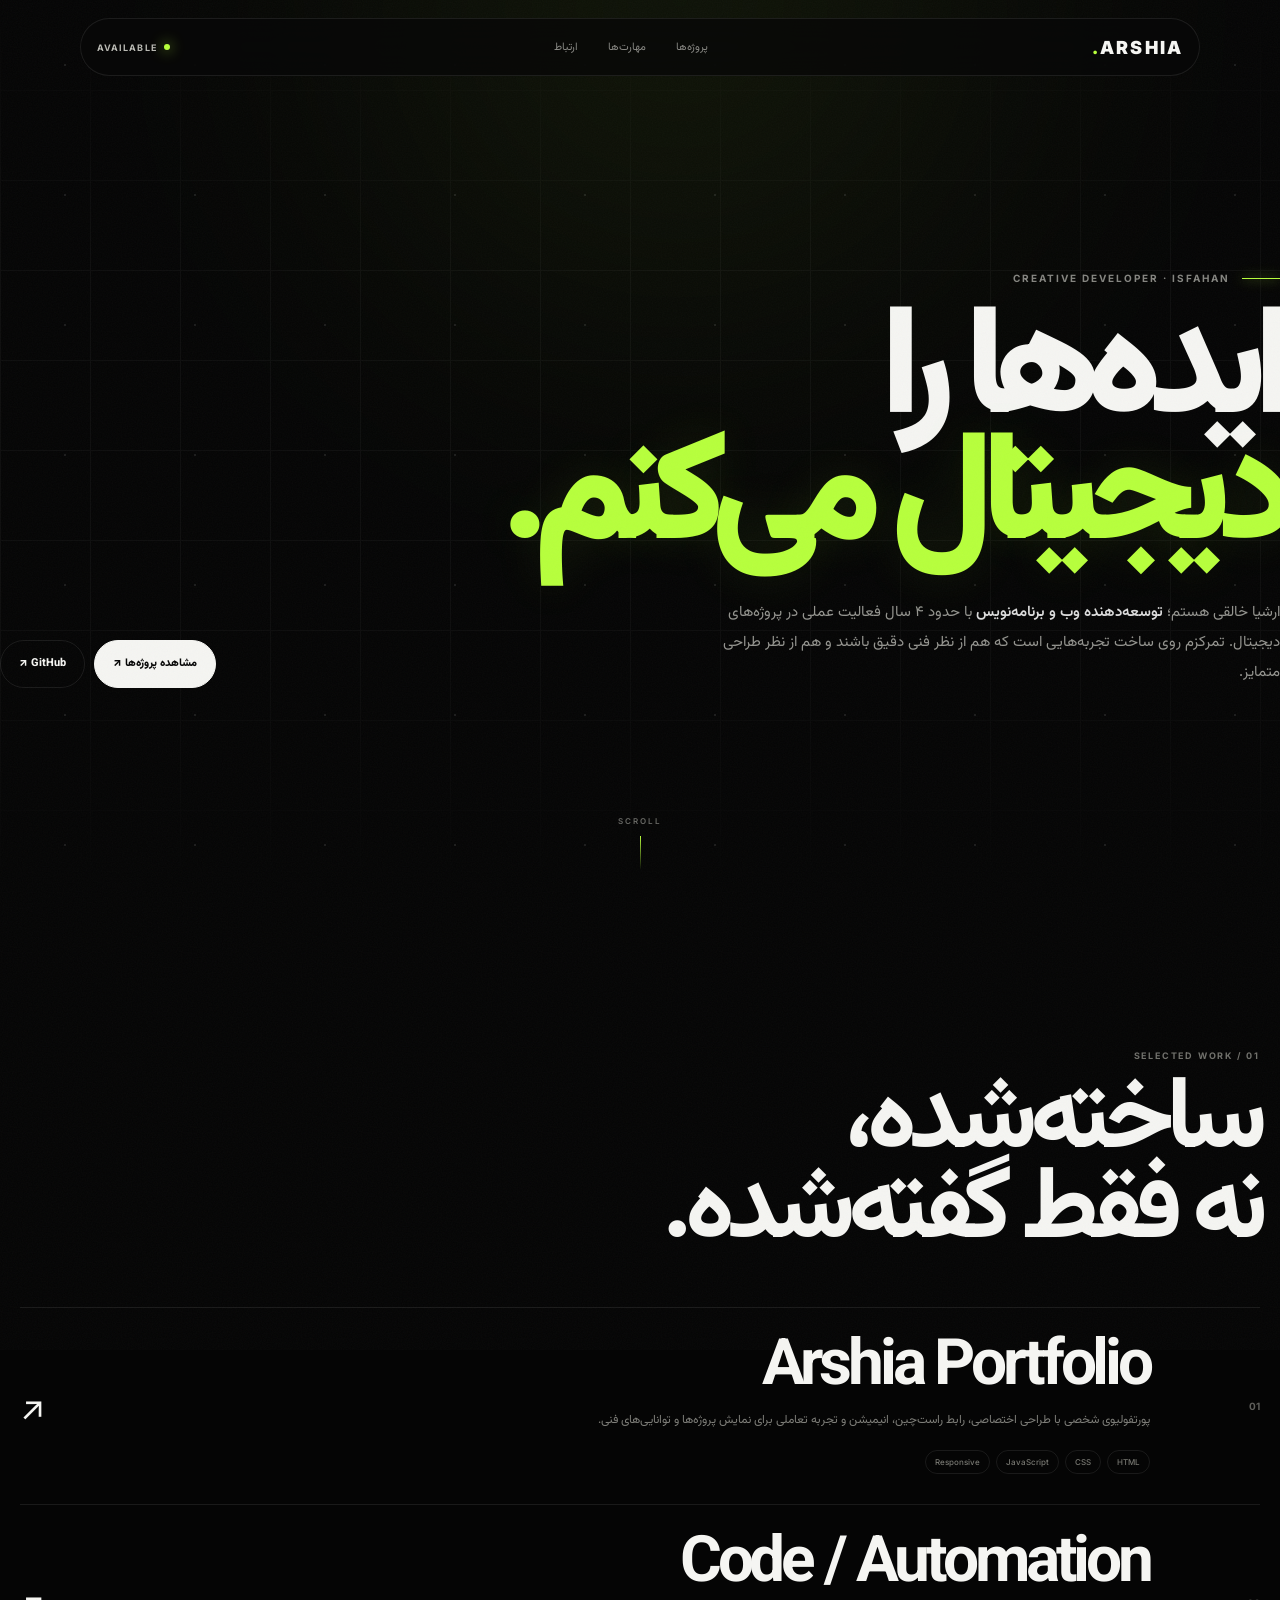
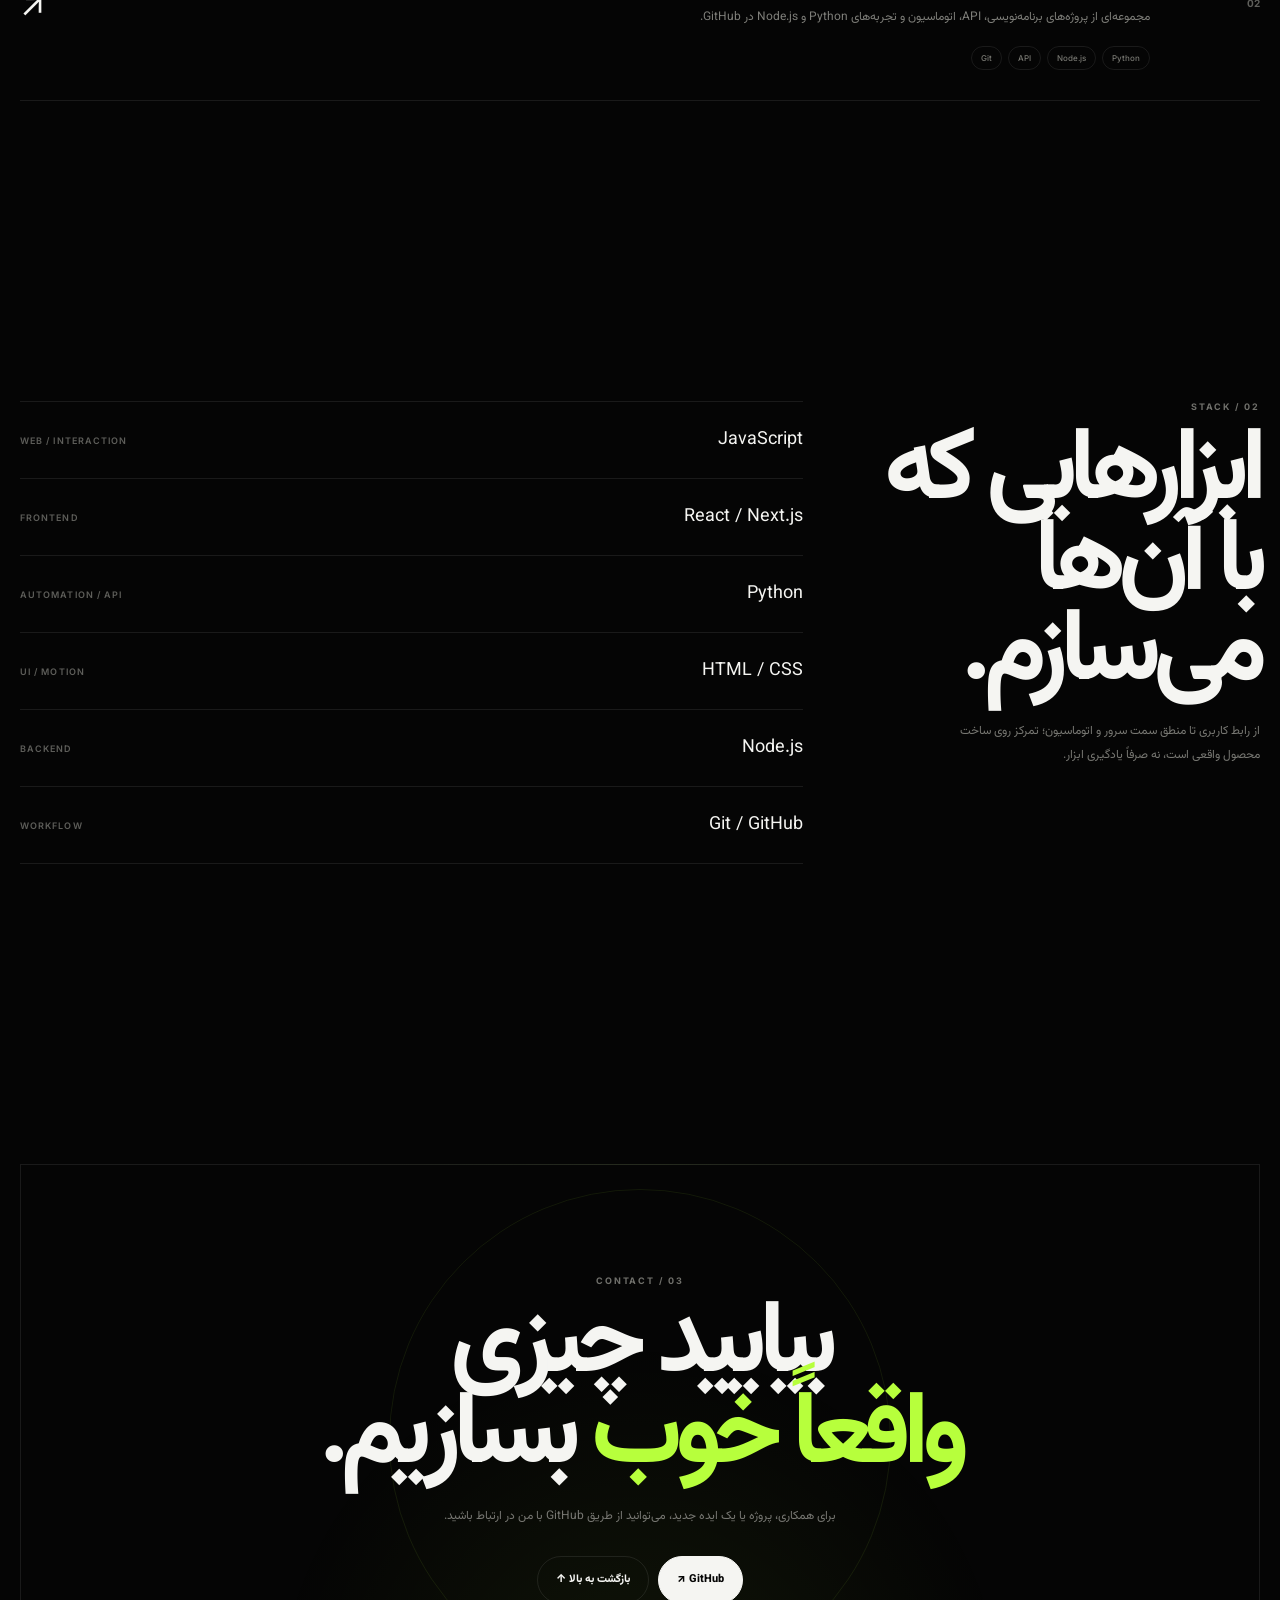
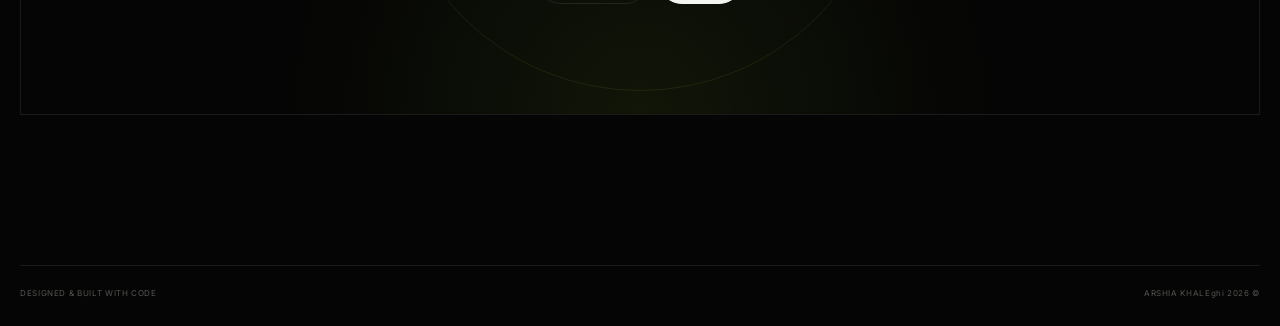
==== commit 6459cd99: "Redesign portfolio into cinematic creative-developer experience" ====
--- a/index.html
+++ b/index.html
@@ -2,36 +2,35 @@
 <html lang="fa" dir="rtl">
 <head>
 <meta charset="utf-8"><meta name="viewport" content="width=device-width,initial-scale=1">
-<meta name="theme-color" content="#05050a"><meta name="description" content="Arshia Khaleghi — Developer & Creative Technologist">
-<title>ARSHIA — Developer</title>
+<meta name="theme-color" content="#050505"><meta name="description" content="Arshia Khaleghi — Web Developer & Creative Technologist">
+<title>ARSHIA — Creative Developer</title>
 <link rel="preconnect" href="https://fonts.googleapis.com"><link rel="preconnect" href="https://fonts.gstatic.com" crossorigin>
 <link href="https://fonts.googleapis.com/css2?family=Inter:wght@400;500;600;700;800;900&family=Vazirmatn:wght@400;500;600;700;800;900&display=swap" rel="stylesheet">
 <style>
-:root{--bg:#05050a;--card:#0b0b13cc;--text:#f7f7fb;--muted:#9292a4;--line:#ffffff12;--p:#a78bfa;--b:#67e8f9;--g:#86efac;--max:1180px}*{box-sizing:border-box}html{scroll-behavior:smooth}body{margin:0;background:var(--bg);color:var(--text);font-family:Vazirmatn,Inter,sans-serif;overflow-x:hidden}a{color:inherit;text-decoration:none}.wrap{width:min(calc(100% - 32px),var(--max));margin:auto}
-.bg{position:fixed;inset:0;z-index:-5;overflow:hidden;background:radial-gradient(circle at 50% 0,#161126 0,#08080e 34%,#05050a 72%)}.grid{position:absolute;inset:-50%;opacity:.2;background-image:linear-gradient(#fff 1px,transparent 1px),linear-gradient(90deg,#fff 1px,transparent 1px);background-size:68px 68px;transform:perspective(700px) rotateX(62deg) translateY(8%);mask-image:linear-gradient(to bottom,transparent 8%,#000 38%,#000 62%,transparent 90%);animation:gridmove 22s linear infinite}@keyframes gridmove{to{transform:perspective(700px) rotateX(62deg) translateY(12%)}}.orb{position:absolute;border-radius:50%;filter:blur(70px);mix-blend-mode:screen;opacity:.35}.o1{width:520px;height:520px;background:#7c3aed;top:-260px;right:-120px;animation:orb 12s ease-in-out infinite alternate}.o2{width:430px;height:430px;background:#0891b2;left:-180px;top:35%;animation:orb 15s ease-in-out infinite alternate-reverse}.o3{width:350px;height:350px;background:#4f46e5;right:25%;bottom:-240px;animation:orb 18s ease-in-out infinite alternate}@keyframes orb{to{transform:translate(70px,50px) scale(1.16)}}.noise{position:absolute;inset:0;opacity:.035;background-image:url("data:image/svg+xml,%3Csvg viewBox='0 0 180 180' xmlns='http://www.w3.org/2000/svg'%3E%3Cfilter id='n'%3E%3CfeTurbulence type='fractalNoise' baseFrequency='.9' numOctaves='4' stitchTiles='stitch'/%3E%3C/filter%3E%3Crect width='100%25' height='100%25' filter='url(%23n)' opacity='.7'/%3E%3C/svg%3E")}
-.progress{position:fixed;top:0;right:0;width:0;height:3px;z-index:100;background:linear-gradient(90deg,var(--b),var(--p),#f0abfc);box-shadow:0 0 18px #a78bfa}.spot{position:fixed;z-index:-1;width:420px;height:420px;border-radius:50%;pointer-events:none;background:radial-gradient(circle,#a78bfa12,transparent 68%);transform:translate(-50%,-50%)}
-.nav{position:fixed;z-index:80;top:16px;left:50%;transform:translateX(-50%);width:min(calc(100% - 24px),980px);height:58px;border:1px solid var(--line);border-radius:20px;background:#07070caa;backdrop-filter:blur(24px);display:flex;align-items:center;justify-content:space-between;padding:0 10px 0 18px;box-shadow:0 18px 70px #0008}.logo{font:900 18px Inter;letter-spacing:.12em}.logo i{font-style:normal;color:var(--p)}.links{display:flex;gap:2px}.links a{font-size:12px;color:#9999aa;padding:9px 12px;border-radius:11px;transition:.2s}.links a:hover{color:#fff;background:#ffffff08}.avail{font:600 10px Inter;color:#9af5bc;display:flex;align-items:center;gap:7px}.avail:before{content:"";width:7px;height:7px;border-radius:50%;background:var(--g);box-shadow:0 0 15px var(--g)}
-.hero{min-height:100svh;display:flex;align-items:center;padding:145px 0 90px;position:relative}.hero:after{content:"SCROLL ↓";position:absolute;bottom:32px;left:50%;transform:translateX(-50%);font:600 9px Inter;letter-spacing:.22em;color:#666678}.pill{display:inline-flex;gap:9px;align-items:center;border:1px solid #a78bfa35;background:#a78bfa0b;color:#d8ceff;border-radius:999px;padding:8px 13px;font-size:10px;box-shadow:inset 0 0 22px #a78bfa08}.spark{width:6px;height:6px;border-radius:50%;background:var(--p);box-shadow:0 0 14px var(--p)}h1{font-size:clamp(64px,10vw,142px);line-height:.86;letter-spacing:-.085em;margin:27px 0 25px;max-width:1100px}h1 .line2{display:block;background:linear-gradient(105deg,#fff 8%,#c4b5fd 43%,#67e8f9 80%);-webkit-background-clip:text;background-clip:text;color:transparent;text-shadow:0 0 70px #8b5cf633}.hero p{font-size:clamp(15px,1.7vw,19px);line-height:2;color:var(--muted);max-width:680px;margin:0 0 28px}.buttons{display:flex;gap:10px;flex-wrap:wrap}.btn{display:inline-flex;align-items:center;gap:9px;border-radius:14px;padding:13px 18px;font-size:12px;font-weight:800;background:#fff;color:#06060a;border:1px solid #fff;transition:.25s}.btn:hover{transform:translateY(-4px);box-shadow:0 20px 50px #8b5cf633}.btn.alt{background:#ffffff06;color:#fff;border-color:var(--line)}.facts{display:flex;gap:34px;margin-top:48px;flex-wrap:wrap}.fact b{display:block;font:800 14px Inter;color:#eee;margin-bottom:4px}.fact span{font-size:10px;color:#676779}
-section{padding:105px 0}.section-head{display:flex;align-items:end;justify-content:space-between;gap:30px;margin-bottom:34px}.eyebrow{font:700 9px Inter;letter-spacing:.2em;color:#9584cc}.section-head h2{font-size:clamp(42px,6vw,78px);letter-spacing:-.065em;line-height:.95;margin:9px 0 0}.section-head p{max-width:410px;color:var(--muted);font-size:13px;line-height:2;margin:0}
-.workgrid{display:grid;grid-template-columns:1.35fr .65fr;gap:14px}.work{min-height:390px;border:1px solid var(--line);border-radius:30px;background:linear-gradient(145deg,#11111bde,#08080ed9);padding:28px;position:relative;overflow:hidden;display:flex;flex-direction:column;justify-content:space-between;transition:.4s}.work:before{content:"";position:absolute;inset:auto -10% -55% 20%;height:80%;background:radial-gradient(circle,#8b5cf633,transparent 63%);filter:blur(15px);transition:.5s}.work:nth-child(2):before{background:radial-gradient(circle,#22d3ee2c,transparent 63%)}.work:hover{transform:translateY(-7px);border-color:#a78bfa55;box-shadow:0 35px 100px #000a}.work:hover:before{transform:scale(1.35)}.work>*{position:relative}.work.small{min-height:390px}.worktop{display:flex;justify-content:space-between;color:#666678;font:10px Inter;letter-spacing:.1em}.worktop strong{font-size:22px;color:#ddd;transition:.3s}.work:hover .worktop strong{transform:translate(-5px,-5px)}.work h3{font-size:clamp(32px,4vw,57px);letter-spacing:-.055em;margin:0 0 7px}.work p{color:#a1a1b1;line-height:1.9;font-size:12px;max-width:600px}.chips{display:flex;gap:6px;flex-wrap:wrap}.chip{border:1px solid var(--line);background:#ffffff04;padding:6px 9px;border-radius:99px;font:500 9px Inter;color:#aaaaba}
-.aboutbox{display:grid;grid-template-columns:.8fr 1.2fr;gap:14px}.glass{border:1px solid var(--line);border-radius:30px;background:#0a0a11c7;backdrop-filter:blur(18px);padding:31px}.glass h3{font-size:30px;letter-spacing:-.04em;margin:0 0 14px}.glass p{color:#a3a3b3;line-height:2;font-size:13px}.years{font:900 64px Inter;letter-spacing:-.08em;background:linear-gradient(120deg,#fff,#a78bfa,#67e8f9);-webkit-background-clip:text;color:transparent;margin:15px 0 0}.stack{display:grid;grid-template-columns:repeat(3,1fr);gap:9px;margin-top:22px}.stack div{padding:15px;border:1px solid var(--line);border-radius:16px;background:#ffffff03}.stack b{display:block;font:700 12px Inter}.stack span{font-size:9px;color:#6f6f80}
-.contact{padding:80px 20px;border:1px solid var(--line);border-radius:36px;text-align:center;background:radial-gradient(circle at 50% 0,#a78bfa20,transparent 52%),#08080fdd;box-shadow:inset 0 1px #fff08}.contact h2{font-size:clamp(48px,8vw,105px);letter-spacing:-.08em;line-height:.9;margin:10px 0 20px}.contact p{color:var(--muted);max-width:480px;margin:0 auto 27px;font-size:13px;line-height:2}.contact .buttons{justify-content:center}footer{padding:30px 0 35px;color:#5e5e70;font:9px Inter}.foot{border-top:1px solid var(--line);padding-top:17px;display:flex;justify-content:space-between}
-.reveal{opacity:0;transform:translateY(25px);transition:.75s cubic-bezier(.2,.7,.2,1)}.reveal.on{opacity:1;transform:none}.cursor{position:fixed;z-index:120;width:14px;height:14px;border:1px solid #fff9;border-radius:50%;pointer-events:none;transform:translate(-50%,-50%);mix-blend-mode:difference;display:none;transition:.2s}.cursor.big{width:52px;height:52px;background:#fff}@media(min-width:850px){.cursor{display:block}}@media(max-width:800px){.nav{height:54px}.links a{font-size:10px;padding:8px}.avail{display:none}.hero{padding-top:135px}.hero h1{font-size:clamp(58px,17vw,95px)}.section-head{display:block}.section-head p{margin-top:15px}.workgrid,.aboutbox{grid-template-columns:1fr}.work,.work.small{min-height:330px}.stack{grid-template-columns:1fr 1fr}.foot{display:block}.foot div+div{margin-top:8px}.hero:after{display:none}}@media(prefers-reduced-motion:reduce){*{scroll-behavior:auto!important;animation:none!important;transition:none!important}}
+:root{--bg:#050505;--fg:#f5f5f2;--muted:#8b8b87;--line:#ffffff16;--accent:#b7ff3c;--max:1240px}*{box-sizing:border-box}html{scroll-behavior:smooth}body{margin:0;background:var(--bg);color:var(--fg);font-family:Vazirmatn,Inter,sans-serif;overflow-x:hidden}a{color:inherit;text-decoration:none}.wrap{width:min(calc(100% - 40px),var(--max));margin:auto}.grain{position:fixed;inset:-50%;z-index:20;pointer-events:none;opacity:.035;background-image:url("data:image/svg+xml,%3Csvg xmlns='http://www.w3.org/2000/svg' width='180' height='180' viewBox='0 0 180 180'%3E%3Cfilter id='n'%3E%3CfeTurbulence type='fractalNoise' baseFrequency='.8' numOctaves='3' stitchTiles='stitch'/%3E%3C/filter%3E%3Crect width='100%25' height='100%25' filter='url(%23n)'/%3E%3C/svg%3E")}.bg{position:fixed;inset:0;z-index:-10;background:#050505;overflow:hidden}.glow{position:absolute;width:600px;height:600px;border-radius:50%;background:var(--accent);filter:blur(150px);opacity:.07;transform:translate(-50%,-50%);transition:transform .8s cubic-bezier(.2,.8,.2,1)}.grid{position:absolute;inset:0;background-image:linear-gradient(#fff 1px,transparent 1px),linear-gradient(90deg,#fff 1px,transparent 1px);background-size:90px 90px;opacity:.035;mask-image:linear-gradient(to bottom,transparent,#000 30%,#000 65%,transparent)}.stars{position:absolute;inset:0;background-image:radial-gradient(circle,#fff 1px,transparent 1.5px);background-size:130px 130px;opacity:.09}.progress{position:fixed;top:0;right:0;height:2px;width:0;background:var(--accent);box-shadow:0 0 18px #b7ff3c88;z-index:100}.nav{position:fixed;z-index:90;top:18px;left:50%;transform:translateX(-50%);width:min(calc(100% - 28px),1120px);height:58px;border:1px solid var(--line);background:#080808c9;backdrop-filter:blur(20px);display:flex;align-items:center;justify-content:space-between;padding:0 16px;border-radius:999px}.logo{font:900 18px Inter;letter-spacing:.12em}.logo span{color:var(--accent)}.links{display:flex;gap:4px}.links a{font-size:11px;color:#898984;padding:9px 13px;border-radius:999px;transition:.25s}.links a:hover{color:#fff;background:#fff0a}.status{font:700 9px Inter;letter-spacing:.12em;color:#b9b9b3;display:flex;align-items:center;gap:7px}.status i{display:block;width:6px;height:6px;border-radius:50%;background:var(--accent);box-shadow:0 0 14px var(--accent)}
+.hero{min-height:100svh;display:flex;align-items:center;position:relative;padding:150px 0 90px}.hero-inner{width:100%}.kicker{display:flex;align-items:center;gap:12px;font:700 10px Inter;letter-spacing:.2em;color:#858580}.kicker:before{content:"";width:38px;height:1px;background:var(--accent);box-shadow:0 0 12px var(--accent)}h1{font-size:clamp(68px,12vw,172px);line-height:.82;letter-spacing:-.095em;margin:28px 0 34px;max-width:1150px;font-weight:900}h1 .accent{color:var(--accent);display:inline-block;text-shadow:0 0 50px #b7ff3c18}.hero-copy{display:flex;align-items:end;justify-content:space-between;gap:40px}.hero-copy p{max-width:590px;color:#94948f;font-size:15px;line-height:2;margin:0}.hero-copy p b{color:#ddd;font-weight:600}.cta{display:flex;gap:9px;flex-shrink:0}.btn{height:48px;padding:0 18px;border:1px solid var(--line);display:inline-flex;align-items:center;justify-content:center;border-radius:999px;font-size:11px;font-weight:800;transition:.3s}.btn.primary{background:var(--fg);color:#050505;border-color:var(--fg)}.btn:hover{transform:translateY(-4px)}.btn.primary:hover{box-shadow:0 18px 50px #fff2}.scroll{position:absolute;bottom:30px;right:50%;transform:translateX(50%);font:600 8px Inter;letter-spacing:.25em;color:#666662}.scroll:after{content:"";display:block;width:1px;height:34px;background:linear-gradient(var(--accent),transparent);margin:10px auto 0}
+section{padding:150px 0}.label{font:700 9px Inter;letter-spacing:.2em;color:#70706b}.title{font-size:clamp(48px,8vw,110px);line-height:.88;letter-spacing:-.08em;margin:16px 0 50px}.work{border-top:1px solid var(--line)}.project{display:grid;grid-template-columns:90px 1fr 90px;gap:20px;align-items:center;padding:30px 0;border-bottom:1px solid var(--line);transition:.4s}.project:hover{padding-right:15px;padding-left:15px;background:linear-gradient(90deg,transparent,#b7ff3c08,transparent)}.num{font:700 10px Inter;color:#5f5f5b}.project h3{font-size:clamp(34px,5vw,72px);line-height:.95;letter-spacing:-.065em;margin:0 0 10px}.project p{color:#7e7e79;font-size:12px;line-height:1.9;margin:0;max-width:600px}.arrow{font:400 34px Inter;text-align:left;transition:.35s}.project:hover .arrow{color:var(--accent);transform:translate(-8px,-8px)}.tags{display:flex;gap:6px;flex-wrap:wrap;margin-top:18px}.tag{border:1px solid var(--line);border-radius:999px;padding:6px 9px;font:500 8px Inter;color:#777771}
+.stack-section{display:grid;grid-template-columns:.65fr 1.35fr;gap:80px;align-items:start}.stack-title{position:sticky;top:120px}.stack-title .title{margin-bottom:20px}.stack-title p{color:#777772;line-height:2;font-size:12px;max-width:300px}.stack-list{border-top:1px solid var(--line)}.skill{display:flex;align-items:center;justify-content:space-between;padding:24px 0;border-bottom:1px solid var(--line);font-size:18px}.skill small{font:600 9px Inter;color:#5e5e5a;letter-spacing:.12em}.skill:hover{color:var(--accent)}
+.contact{padding:110px 30px;border:1px solid var(--line);text-align:center;position:relative;overflow:hidden;background:radial-gradient(circle at 50% 100%,#b7ff3c12,transparent 45%)}.contact:before{content:"";position:absolute;width:500px;height:500px;border:1px solid #b7ff3c15;border-radius:50%;left:50%;top:50%;transform:translate(-50%,-50%)}.contact>*{position:relative}.contact .title{margin:15px auto 22px;max-width:900px}.contact p{color:#777772;max-width:430px;margin:0 auto 28px;font-size:12px;line-height:2}.contact .cta{justify-content:center}.contact a.mail{font:700 11px Inter;color:#a5a59f;display:block;margin-top:20px}.foot{display:flex;justify-content:space-between;border-top:1px solid var(--line);padding:22px 0 28px;color:#555550;font:8px Inter;letter-spacing:.08em}
+.reveal{opacity:0;transform:translateY(35px);transition:opacity .8s ease,transform .8s cubic-bezier(.2,.7,.2,1)}.reveal.show{opacity:1;transform:none}.split span{display:inline-block;opacity:0;transform:translateY(80%);animation:up .9s cubic-bezier(.2,.8,.2,1) forwards}.split span:nth-child(2){animation-delay:.08s}.split span:nth-child(3){animation-delay:.16s}@keyframes up{to{opacity:1;transform:none}}@media(max-width:800px){.wrap{width:min(calc(100% - 26px),var(--max))}.nav{top:10px;height:52px}.links a{font-size:9px;padding:8px}.status{display:none}.hero{padding-top:125px}.hero-copy{display:block}.hero-copy p{font-size:13px}.cta{margin-top:22px}.btn{height:45px}.project{grid-template-columns:45px 1fr 35px;padding:24px 0}.project h3{font-size:35px}.project p{font-size:11px}.arrow{font-size:25px}.stack-section{grid-template-columns:1fr;gap:45px}.stack-title{position:static}.skill{font-size:16px}.contact{padding:80px 18px}section{padding:100px 0}.foot{display:block}.foot span{display:block;margin-top:8px}}@media(prefers-reduced-motion:reduce){*,html{scroll-behavior:auto!important;animation:none!important;transition:none!important}}
 </style>
 </head>
 <body>
-<div class="bg"><div class="grid"></div><div class="orb o1"></div><div class="orb o2"></div><div class="orb o3"></div><div class="noise"></div></div><div class="progress"></div><div class="spot"></div><div class="cursor"></div>
-<header class="nav"><a class="logo" href="#top">ARSHIA<span>.</span></a><nav class="links"><a href="#work">پروژه‌ها</a><a href="#about">درباره من</a><a href="#contact">ارتباط</a></nav><div class="avail">AVAILABLE</div></header>
+<div class="bg"><div class="grid"></div><div class="stars"></div><div class="glow"></div></div><div class="grain"></div><div class="progress"></div>
+<header class="nav"><a class="logo" href="#top">ARSHIA<span>.</span></a><nav class="links"><a href="#work">پروژه‌ها</a><a href="#stack">مهارت‌ها</a><a href="#contact">ارتباط</a></nav><div class="status"><i></i> AVAILABLE</div></header>
 <main id="top">
-<section class="hero"><div class="wrap reveal"><div class="pill"><span class="spark"></span> DEVELOPER · CREATIVE TECHNOLOGIST</div><h1>ایده‌ها را<br><span class="line2">به واقعیت تبدیل می‌کنم.</span></h1><p>ارشیا خالقی هستم؛ برنامه‌نویس و توسعه‌دهنده وب با حدود ۴ سال تجربه عملی. عاشق ساختن چیزهایی هستم که هم از نظر فنی درست باشند و هم ظاهرشان واقعاً به چشم بیاید.</p><div class="buttons"><a class="btn" href="#work">دیدن پروژه‌ها ↗</a><a class="btn alt" href="https://github.com/ArshiaKh2" target="_blank" rel="noopener">GitHub ↗</a></div><div class="facts"><div class="fact"><b>04+ YEARS</b><span>Programming</span></div><div class="fact"><b>WEB + PYTHON</b><span>Core stack</span></div><div class="fact"><b>ISFAHAN</b><span>Iran</span></div></div></div></section>
-<section id="work"><div class="wrap"><div class="section-head reveal"><div><div class="eyebrow">01 / SELECTED WORK</div><h2>چیزهایی که<br>ساخته‌ام.</h2></div><p>نمونه‌کار واقعی، نه فقط لیست مهارت. برای دیدن کد و پروژه‌های بیشتر، وارد GitHub شو.</p></div><div class="workgrid">
-<a class="work reveal" href="https://arshiakh2.github.io/arshia-portfolio/" target="_blank" rel="noopener"><div class="worktop"><span>FLAGSHIP · 01</span><strong>↗</strong></div><div><h3>Arshia Portfolio</h3><p>یک پورتفولیوی شخصی با طراحی اختصاصی، RTL، افکت‌های تعاملی و تمرکز روی ارائه حرفه‌ای مهارت‌ها و پروژه‌ها.</p></div><div class="chips"><span class="chip">HTML</span><span class="chip">CSS</span><span class="chip">JavaScript</span><span class="chip">Responsive</span></div></a>
-<a class="work small reveal" href="https://github.com/ArshiaKh2" target="_blank" rel="noopener"><div class="worktop"><span>CODE · 02</span><strong>↗</strong></div><div><h3>Python & More</h3><p>پروژه‌ها و تجربه‌های برنامه‌نویسی، API و اتوماسیون در GitHub.</p></div><div class="chips"><span class="chip">Python</span><span class="chip">Node.js</span><span class="chip">API</span><span class="chip">Git</span></div></a>
+<section class="hero"><div class="wrap hero-inner"><div class="kicker reveal">CREATIVE DEVELOPER · ISFAHAN</div><h1 class="split"><span>ایده‌ها را</span><br><span class="accent">دیجیتال می‌کنم.</span></h1><div class="hero-copy reveal"><p>ارشیا خالقی هستم؛ <b>توسعه‌دهنده وب و برنامه‌نویس</b> با حدود ۴ سال فعالیت عملی در پروژه‌های دیجیتال. تمرکزم روی ساخت تجربه‌هایی است که هم از نظر فنی دقیق باشند و هم از نظر طراحی متمایز.</p><div class="cta"><a class="btn primary" href="#work">مشاهده پروژه‌ها ↗</a><a class="btn" href="https://github.com/ArshiaKh2" target="_blank" rel="noopener">GitHub ↗</a></div></div></div><div class="scroll">SCROLL</div></section>
+<section id="work"><div class="wrap"><div class="label reveal">01 / SELECTED WORK</div><h2 class="title reveal">ساخته‌شده،<br>نه فقط گفته‌شده.</h2><div class="work">
+<a class="project reveal" href="https://arshiakh2.github.io/arshia-portfolio/" target="_blank" rel="noopener"><div class="num">01</div><div><h3>Arshia Portfolio</h3><p>پورتفولیوی شخصی با طراحی اختصاصی، رابط راست‌چین، انیمیشن و تجربه تعاملی برای نمایش پروژه‌ها و توانایی‌های فنی.</p><div class="tags"><span class="tag">HTML</span><span class="tag">CSS</span><span class="tag">JavaScript</span><span class="tag">Responsive</span></div></div><div class="arrow">↗</div></a>
+<a class="project reveal" href="https://github.com/ArshiaKh2" target="_blank" rel="noopener"><div class="num">02</div><div><h3>Code / Automation</h3><p>مجموعه‌ای از پروژه‌های برنامه‌نویسی، API، اتوماسیون و تجربه‌های Python و Node.js در GitHub.</p><div class="tags"><span class="tag">Python</span><span class="tag">Node.js</span><span class="tag">API</span><span class="tag">Git</span></div></div><div class="arrow">↗</div></a>
 </div></div></section>
-<section id="about"><div class="wrap"><div class="section-head reveal"><div><div class="eyebrow">02 / PROFILE</div><h2>کدنویسی با<br>ذهن سازنده.</h2></div><p>مسیر من با یادگیری شروع شد و با ساخت پروژه‌های واقعی ادامه پیدا کرد. سریع یاد می‌گیرم و از حل مسئله لذت می‌برم.</p></div><div class="aboutbox"><div class="glass reveal"><div class="eyebrow">EXPERIENCE</div><div class="years">04+</div><h3>سال برنامه‌نویسی</h3><p>تمرکز روی توسعه وب، Python، JavaScript و ساخت ابزارها و پروژه‌های کاربردی.</p></div><div class="glass reveal"><div class="eyebrow">TECH STACK</div><h3>ابزارهای اصلی من</h3><div class="stack"><div><b>Python</b><span>Automation · APIs</span></div><div><b>JavaScript</b><span>Web · Interaction</span></div><div><b>HTML / CSS</b><span>UI · Responsive</span></div><div><b>React / Next.js</b><span>Modern Web</span></div><div><b>Node.js</b><span>Runtime · APIs</span></div><div><b>Git / GitHub</b><span>Version Control</span></div></div></div></div></div></section>
-<section id="contact"><div class="wrap"><div class="contact reveal"><div class="eyebrow">03 / LET'S CONNECT</div><h2>بیایید چیزی<br><span class="line2">خفن بسازیم.</span></h2><p>برای همکاری، پروژه یا بررسی نمونه‌کارهای بیشتر، GitHub و پورتفولیوی من در دسترس هستند.</p><div class="buttons"><a class="btn" href="https://github.com/ArshiaKh2" target="_blank" rel="noopener">GitHub ↗</a><a class="btn alt" href="https://arshiakh2.github.io/arshia-portfolio/">Live Portfolio ↗</a></div></div></div></section>
-</main><footer><div class="wrap"><div class="foot"><div>© 2026 ARSHIA — Built with code.</div><div>WEB · PYTHON · JAVASCRIPT</div></div></div></footer>
+<section id="stack"><div class="wrap stack-section"><div class="stack-title reveal"><div class="label">02 / STACK</div><h2 class="title">ابزارهایی که<br>با آن‌ها می‌سازم.</h2><p>از رابط کاربری تا منطق سمت سرور و اتوماسیون؛ تمرکز روی ساخت محصول واقعی است، نه صرفاً یادگیری ابزار.</p></div><div class="stack-list reveal"><div class="skill"><span>JavaScript</span><small>WEB / INTERACTION</small></div><div class="skill"><span>React / Next.js</span><small>FRONTEND</small></div><div class="skill"><span>Python</span><small>AUTOMATION / API</small></div><div class="skill"><span>HTML / CSS</span><small>UI / MOTION</small></div><div class="skill"><span>Node.js</span><small>BACKEND</small></div><div class="skill"><span>Git / GitHub</span><small>WORKFLOW</small></div></div></div></section>
+<section id="contact"><div class="wrap"><div class="contact reveal"><div class="label">03 / CONTACT</div><h2 class="title">بیایید چیزی<br><span style="color:var(--accent)">واقعاً خوب</span> بسازیم.</h2><p>برای همکاری، پروژه یا یک ایده جدید، می‌توانید از طریق GitHub با من در ارتباط باشید.</p><div class="cta"><a class="btn primary" href="https://github.com/ArshiaKh2" target="_blank" rel="noopener">GitHub ↗</a><a class="btn" href="#top">بازگشت به بالا ↑</a></div></div></div></section>
+</main><footer><div class="wrap foot"><span>© 2026 ARSHIA KHALEghi</span><span>DESIGNED & BUILT WITH CODE</span></div></footer>
 <script>
-const bar=document.querySelector('.progress'),spot=document.querySelector('.spot'),cursor=document.querySelector('.cursor');addEventListener('scroll',()=>{let h=document.documentElement.scrollHeight-innerHeight;bar.style.width=(h?scrollY/h*100:0)+'%'});addEventListener('pointermove',e=>{spot.style.left=e.clientX+'px';spot.style.top=e.clientY+'px';if(cursor){cursor.style.left=e.clientX+'px';cursor.style.top=e.clientY+'px'}});document.querySelectorAll('a').forEach(a=>{a.addEventListener('mouseenter',()=>cursor?.classList.add('big'));a.addEventListener('mouseleave',()=>cursor?.classList.remove('big'))});const io=new IntersectionObserver(es=>es.forEach(e=>{if(e.isIntersecting)e.target.classList.add('on')}),{threshold:.12});document.querySelectorAll('.reveal').forEach(e=>io.observe(e));
+const progress=document.querySelector('.progress');const glow=document.querySelector('.glow');
+window.addEventListener('scroll',()=>{const h=document.documentElement.scrollHeight-innerHeight;progress.style.width=(h>0?(scrollY/h)*100:0)+'%'});
+window.addEventListener('pointermove',e=>{glow.style.left=e.clientX+'px';glow.style.top=e.clientY+'px';glow.style.transform=`translate(-50%,-50%) translate(${(e.clientX-innerWidth/2)*.05}px,${(e.clientY-innerHeight/2)*.05}px)`});
+const io=new IntersectionObserver(es=>es.forEach(e=>{if(e.isIntersecting)e.target.classList.add('show')}),{threshold:.12});document.querySelectorAll('.reveal').forEach(x=>io.observe(x));
 </script>
 </body></html>
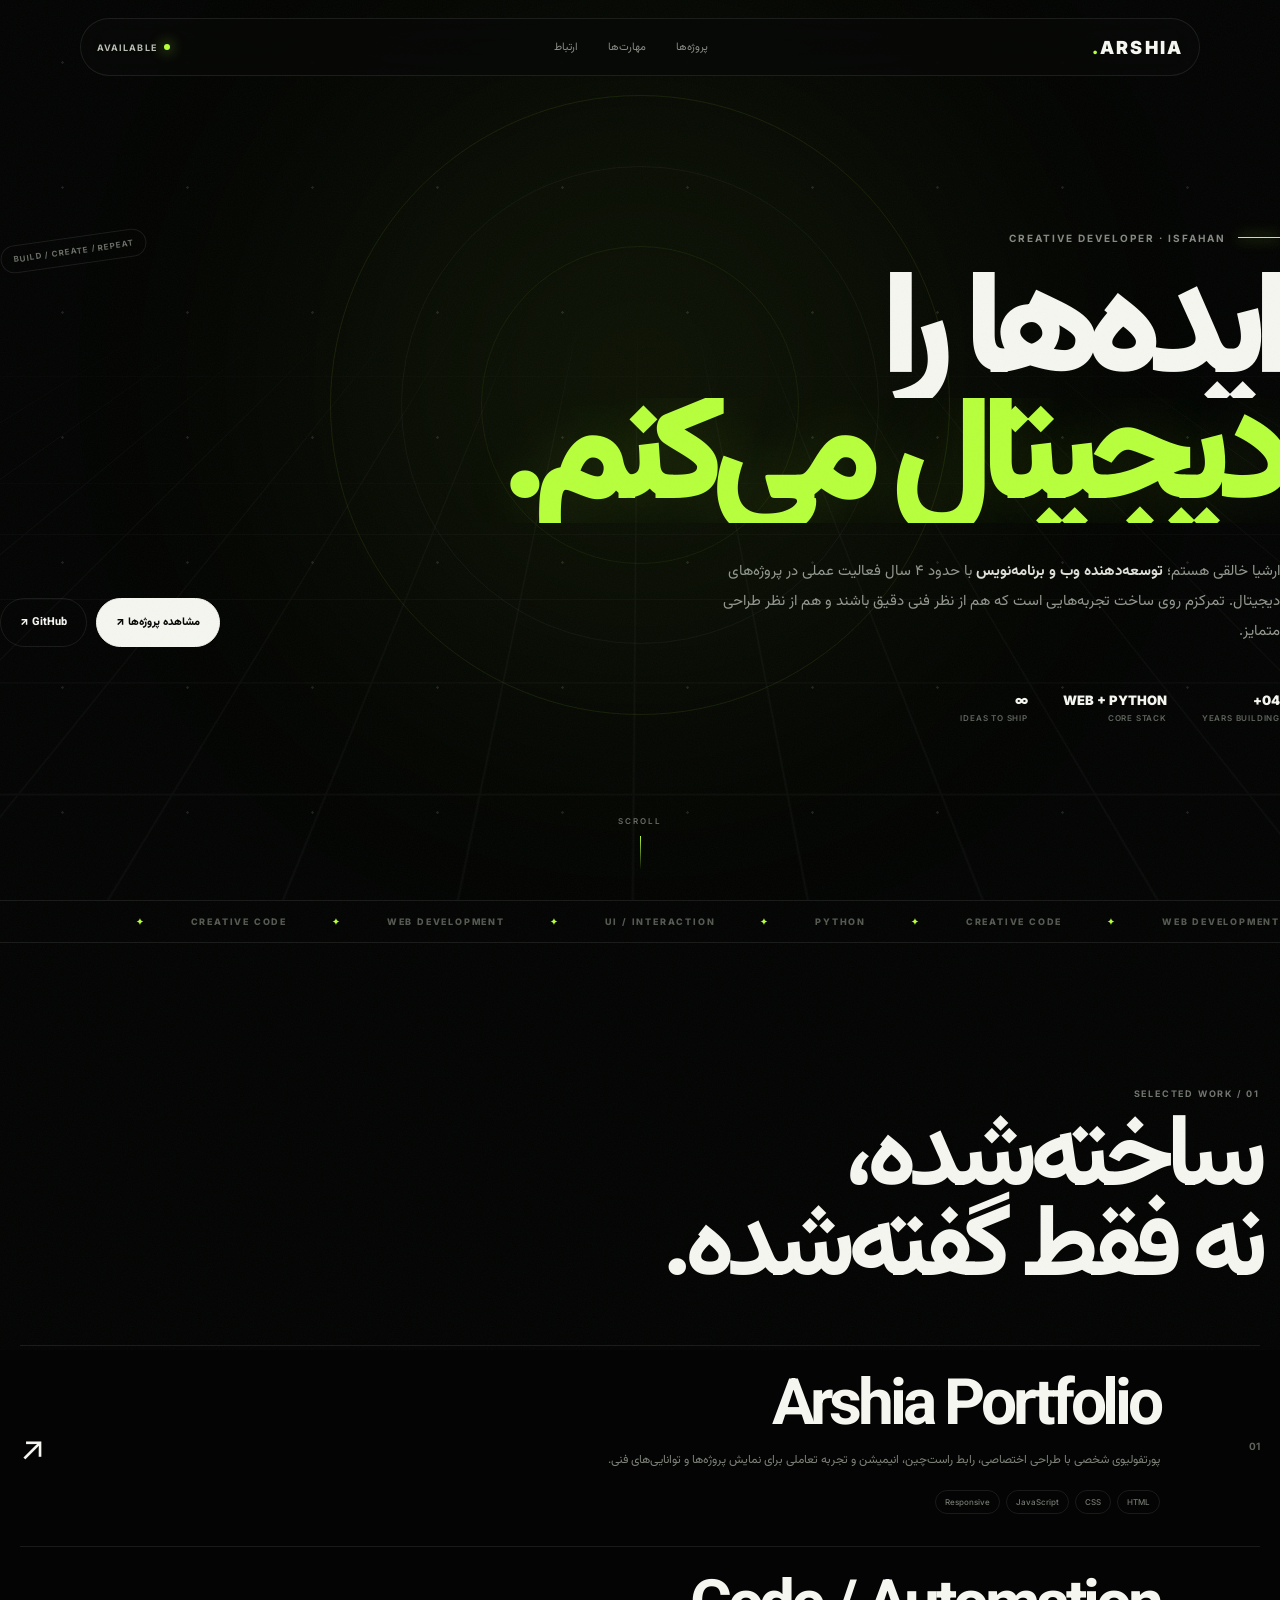
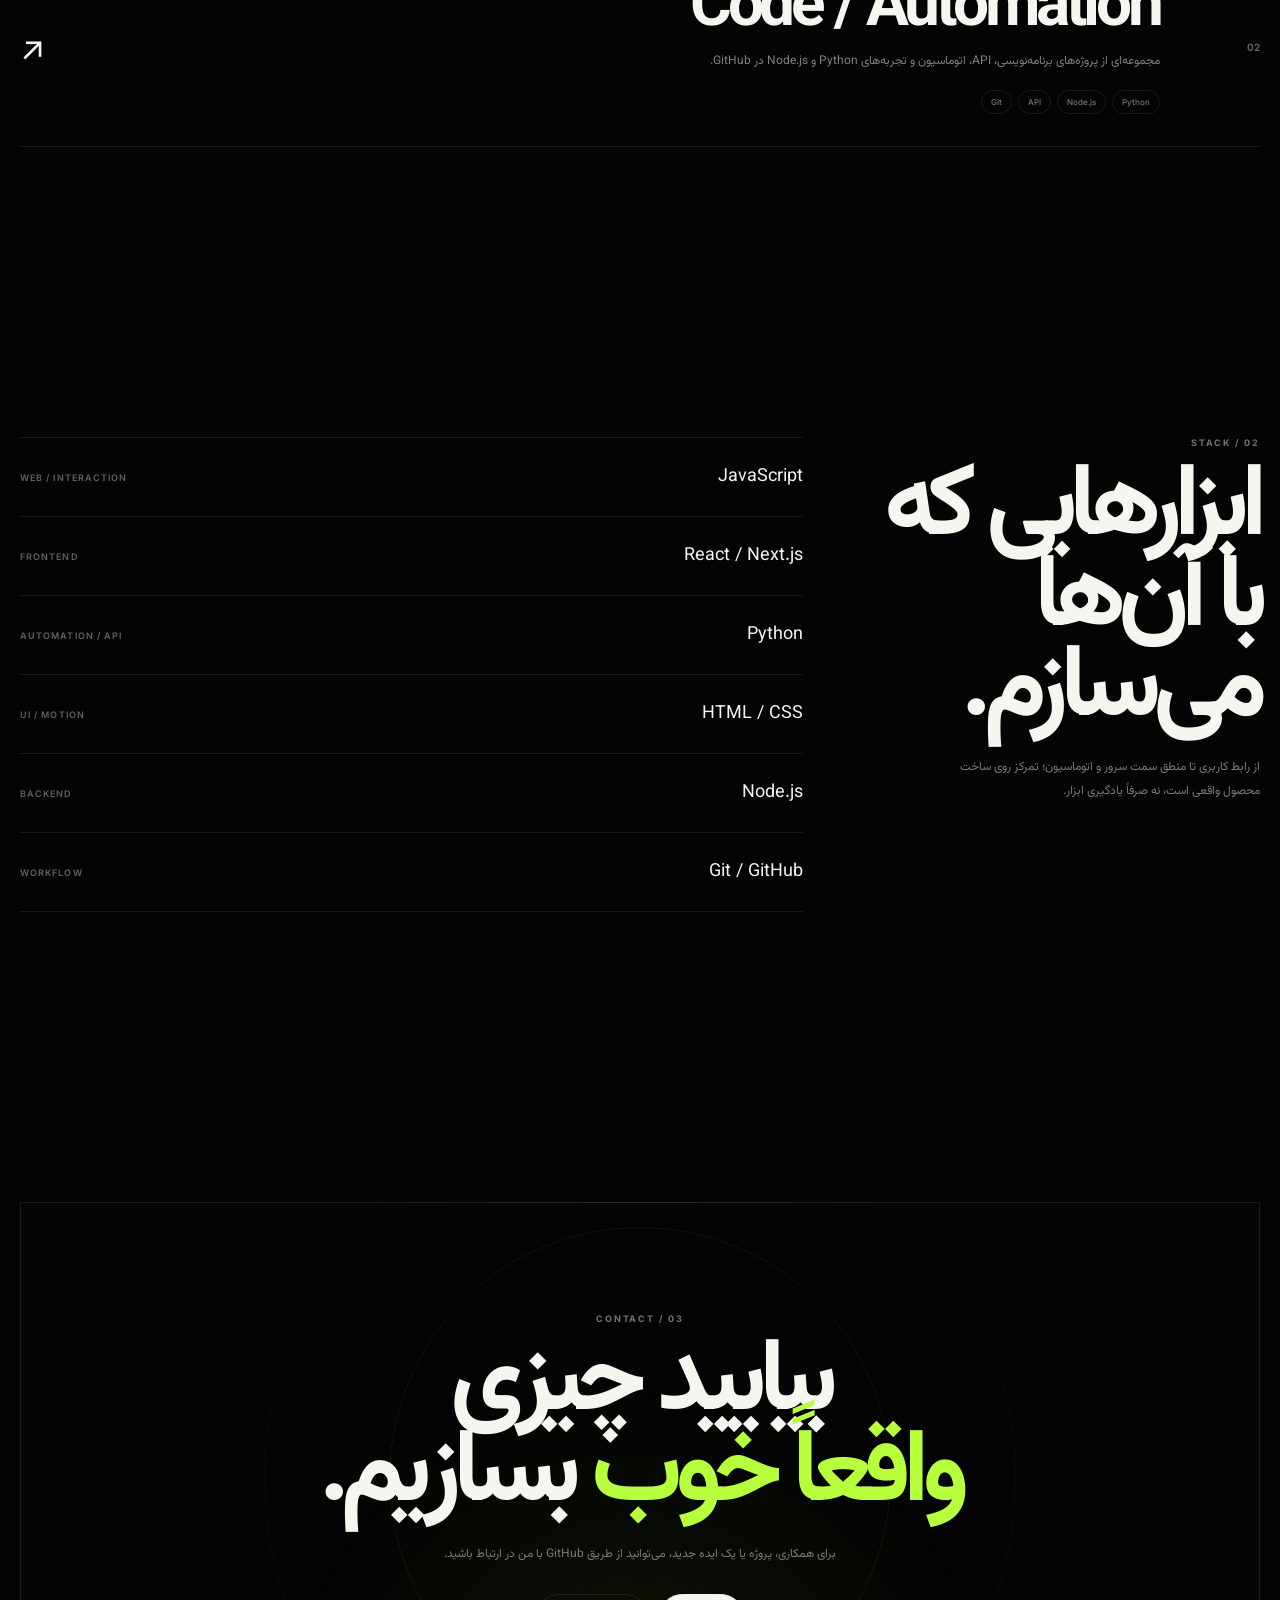
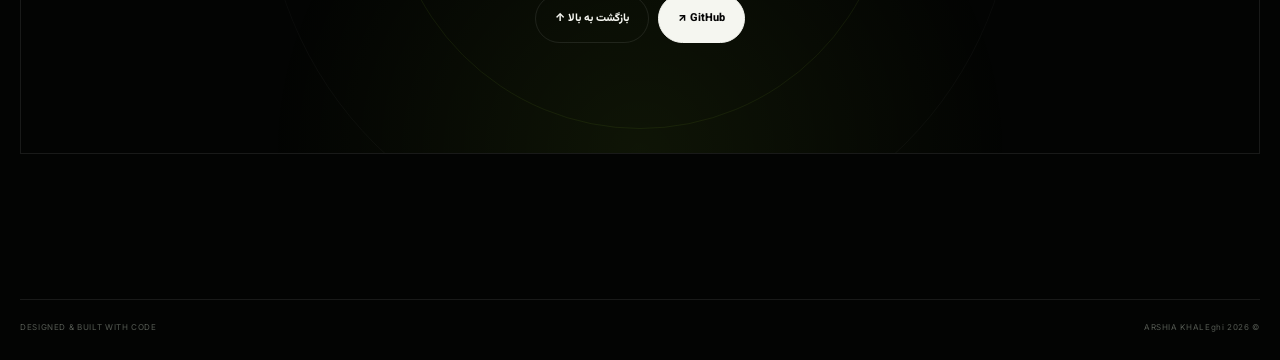
==== commit 3645c8a1: "Upgrade portfolio with cinematic effects and mobile-first responsive experience" ====
--- a/index.html
+++ b/index.html
@@ -1,36 +1,36 @@
 <!doctype html>
 <html lang="fa" dir="rtl">
 <head>
-<meta charset="utf-8"><meta name="viewport" content="width=device-width,initial-scale=1">
-<meta name="theme-color" content="#050505"><meta name="description" content="Arshia Khaleghi — Web Developer & Creative Technologist">
+<meta charset="utf-8"><meta name="viewport" content="width=device-width,initial-scale=1,viewport-fit=cover">
+<meta name="theme-color" content="#030403"><meta name="description" content="Arshia Khaleghi — Web Developer & Creative Technologist">
 <title>ARSHIA — Creative Developer</title>
 <link rel="preconnect" href="https://fonts.googleapis.com"><link rel="preconnect" href="https://fonts.gstatic.com" crossorigin>
 <link href="https://fonts.googleapis.com/css2?family=Inter:wght@400;500;600;700;800;900&family=Vazirmatn:wght@400;500;600;700;800;900&display=swap" rel="stylesheet">
 <style>
-:root{--bg:#050505;--fg:#f5f5f2;--muted:#8b8b87;--line:#ffffff16;--accent:#b7ff3c;--max:1240px}*{box-sizing:border-box}html{scroll-behavior:smooth}body{margin:0;background:var(--bg);color:var(--fg);font-family:Vazirmatn,Inter,sans-serif;overflow-x:hidden}a{color:inherit;text-decoration:none}.wrap{width:min(calc(100% - 40px),var(--max));margin:auto}.grain{position:fixed;inset:-50%;z-index:20;pointer-events:none;opacity:.035;background-image:url("data:image/svg+xml,%3Csvg xmlns='http://www.w3.org/2000/svg' width='180' height='180' viewBox='0 0 180 180'%3E%3Cfilter id='n'%3E%3CfeTurbulence type='fractalNoise' baseFrequency='.8' numOctaves='3' stitchTiles='stitch'/%3E%3C/filter%3E%3Crect width='100%25' height='100%25' filter='url(%23n)'/%3E%3C/svg%3E")}.bg{position:fixed;inset:0;z-index:-10;background:#050505;overflow:hidden}.glow{position:absolute;width:600px;height:600px;border-radius:50%;background:var(--accent);filter:blur(150px);opacity:.07;transform:translate(-50%,-50%);transition:transform .8s cubic-bezier(.2,.8,.2,1)}.grid{position:absolute;inset:0;background-image:linear-gradient(#fff 1px,transparent 1px),linear-gradient(90deg,#fff 1px,transparent 1px);background-size:90px 90px;opacity:.035;mask-image:linear-gradient(to bottom,transparent,#000 30%,#000 65%,transparent)}.stars{position:absolute;inset:0;background-image:radial-gradient(circle,#fff 1px,transparent 1.5px);background-size:130px 130px;opacity:.09}.progress{position:fixed;top:0;right:0;height:2px;width:0;background:var(--accent);box-shadow:0 0 18px #b7ff3c88;z-index:100}.nav{position:fixed;z-index:90;top:18px;left:50%;transform:translateX(-50%);width:min(calc(100% - 28px),1120px);height:58px;border:1px solid var(--line);background:#080808c9;backdrop-filter:blur(20px);display:flex;align-items:center;justify-content:space-between;padding:0 16px;border-radius:999px}.logo{font:900 18px Inter;letter-spacing:.12em}.logo span{color:var(--accent)}.links{display:flex;gap:4px}.links a{font-size:11px;color:#898984;padding:9px 13px;border-radius:999px;transition:.25s}.links a:hover{color:#fff;background:#fff0a}.status{font:700 9px Inter;letter-spacing:.12em;color:#b9b9b3;display:flex;align-items:center;gap:7px}.status i{display:block;width:6px;height:6px;border-radius:50%;background:var(--accent);box-shadow:0 0 14px var(--accent)}
-.hero{min-height:100svh;display:flex;align-items:center;position:relative;padding:150px 0 90px}.hero-inner{width:100%}.kicker{display:flex;align-items:center;gap:12px;font:700 10px Inter;letter-spacing:.2em;color:#858580}.kicker:before{content:"";width:38px;height:1px;background:var(--accent);box-shadow:0 0 12px var(--accent)}h1{font-size:clamp(68px,12vw,172px);line-height:.82;letter-spacing:-.095em;margin:28px 0 34px;max-width:1150px;font-weight:900}h1 .accent{color:var(--accent);display:inline-block;text-shadow:0 0 50px #b7ff3c18}.hero-copy{display:flex;align-items:end;justify-content:space-between;gap:40px}.hero-copy p{max-width:590px;color:#94948f;font-size:15px;line-height:2;margin:0}.hero-copy p b{color:#ddd;font-weight:600}.cta{display:flex;gap:9px;flex-shrink:0}.btn{height:48px;padding:0 18px;border:1px solid var(--line);display:inline-flex;align-items:center;justify-content:center;border-radius:999px;font-size:11px;font-weight:800;transition:.3s}.btn.primary{background:var(--fg);color:#050505;border-color:var(--fg)}.btn:hover{transform:translateY(-4px)}.btn.primary:hover{box-shadow:0 18px 50px #fff2}.scroll{position:absolute;bottom:30px;right:50%;transform:translateX(50%);font:600 8px Inter;letter-spacing:.25em;color:#666662}.scroll:after{content:"";display:block;width:1px;height:34px;background:linear-gradient(var(--accent),transparent);margin:10px auto 0}
-section{padding:150px 0}.label{font:700 9px Inter;letter-spacing:.2em;color:#70706b}.title{font-size:clamp(48px,8vw,110px);line-height:.88;letter-spacing:-.08em;margin:16px 0 50px}.work{border-top:1px solid var(--line)}.project{display:grid;grid-template-columns:90px 1fr 90px;gap:20px;align-items:center;padding:30px 0;border-bottom:1px solid var(--line);transition:.4s}.project:hover{padding-right:15px;padding-left:15px;background:linear-gradient(90deg,transparent,#b7ff3c08,transparent)}.num{font:700 10px Inter;color:#5f5f5b}.project h3{font-size:clamp(34px,5vw,72px);line-height:.95;letter-spacing:-.065em;margin:0 0 10px}.project p{color:#7e7e79;font-size:12px;line-height:1.9;margin:0;max-width:600px}.arrow{font:400 34px Inter;text-align:left;transition:.35s}.project:hover .arrow{color:var(--accent);transform:translate(-8px,-8px)}.tags{display:flex;gap:6px;flex-wrap:wrap;margin-top:18px}.tag{border:1px solid var(--line);border-radius:999px;padding:6px 9px;font:500 8px Inter;color:#777771}
-.stack-section{display:grid;grid-template-columns:.65fr 1.35fr;gap:80px;align-items:start}.stack-title{position:sticky;top:120px}.stack-title .title{margin-bottom:20px}.stack-title p{color:#777772;line-height:2;font-size:12px;max-width:300px}.stack-list{border-top:1px solid var(--line)}.skill{display:flex;align-items:center;justify-content:space-between;padding:24px 0;border-bottom:1px solid var(--line);font-size:18px}.skill small{font:600 9px Inter;color:#5e5e5a;letter-spacing:.12em}.skill:hover{color:var(--accent)}
-.contact{padding:110px 30px;border:1px solid var(--line);text-align:center;position:relative;overflow:hidden;background:radial-gradient(circle at 50% 100%,#b7ff3c12,transparent 45%)}.contact:before{content:"";position:absolute;width:500px;height:500px;border:1px solid #b7ff3c15;border-radius:50%;left:50%;top:50%;transform:translate(-50%,-50%)}.contact>*{position:relative}.contact .title{margin:15px auto 22px;max-width:900px}.contact p{color:#777772;max-width:430px;margin:0 auto 28px;font-size:12px;line-height:2}.contact .cta{justify-content:center}.contact a.mail{font:700 11px Inter;color:#a5a59f;display:block;margin-top:20px}.foot{display:flex;justify-content:space-between;border-top:1px solid var(--line);padding:22px 0 28px;color:#555550;font:8px Inter;letter-spacing:.08em}
-.reveal{opacity:0;transform:translateY(35px);transition:opacity .8s ease,transform .8s cubic-bezier(.2,.7,.2,1)}.reveal.show{opacity:1;transform:none}.split span{display:inline-block;opacity:0;transform:translateY(80%);animation:up .9s cubic-bezier(.2,.8,.2,1) forwards}.split span:nth-child(2){animation-delay:.08s}.split span:nth-child(3){animation-delay:.16s}@keyframes up{to{opacity:1;transform:none}}@media(max-width:800px){.wrap{width:min(calc(100% - 26px),var(--max))}.nav{top:10px;height:52px}.links a{font-size:9px;padding:8px}.status{display:none}.hero{padding-top:125px}.hero-copy{display:block}.hero-copy p{font-size:13px}.cta{margin-top:22px}.btn{height:45px}.project{grid-template-columns:45px 1fr 35px;padding:24px 0}.project h3{font-size:35px}.project p{font-size:11px}.arrow{font-size:25px}.stack-section{grid-template-columns:1fr;gap:45px}.stack-title{position:static}.skill{font-size:16px}.contact{padding:80px 18px}section{padding:100px 0}.foot{display:block}.foot span{display:block;margin-top:8px}}@media(prefers-reduced-motion:reduce){*,html{scroll-behavior:auto!important;animation:none!important;transition:none!important}}
+:root{--bg:#030403;--fg:#f5f6f0;--muted:#858982;--line:#ffffff17;--accent:#b7ff3c;--max:1240px}*{box-sizing:border-box}html{scroll-behavior:smooth}body{margin:0;background:var(--bg);color:var(--fg);font-family:Vazirmatn,Inter,sans-serif;overflow-x:hidden}a{color:inherit;text-decoration:none}.wrap{width:min(calc(100% - 40px),var(--max));margin:auto}.grain{position:fixed;inset:-50%;z-index:50;pointer-events:none;opacity:.035;background-image:url("data:image/svg+xml,%3Csvg xmlns='http://www.w3.org/2000/svg' width='180' height='180'%3E%3Cfilter id='n'%3E%3CfeTurbulence type='fractalNoise' baseFrequency='.8' numOctaves='3' stitchTiles='stitch'/%3E%3C/filter%3E%3Crect width='100%25' height='100%25' filter='url(%23n)'/%3E%3C/svg%3E")}.bg{position:fixed;inset:0;z-index:-10;background:#030403;overflow:hidden}.glow{position:absolute;width:620px;height:620px;border-radius:50%;background:var(--accent);filter:blur(150px);opacity:.075;left:50%;top:42%;transform:translate(-50%,-50%);transition:transform 1s cubic-bezier(.2,.8,.2,1)}.grid{position:absolute;inset:-30%;background-image:linear-gradient(#fff 1px,transparent 1px),linear-gradient(90deg,#fff 1px,transparent 1px);background-size:85px 85px;opacity:.035;transform:perspective(800px) rotateX(62deg) translateY(25%);mask-image:linear-gradient(to bottom,transparent,#000 25%,#000 65%,transparent)}.stars{position:absolute;inset:0;background-image:radial-gradient(circle,#fff 1px,transparent 1.5px);background-size:125px 125px;opacity:.1;animation:drift 28s linear infinite}@keyframes drift{to{transform:translateY(125px)}}.ring{position:absolute;border:1px solid #b7ff3c16;border-radius:50%;width:620px;height:620px;left:50%;top:45%;transform:translate(-50%,-50%);animation:spin 30s linear infinite}.ring:before,.ring:after{content:"";position:absolute;inset:70px;border:1px solid #ffffff0b;border-radius:50%}.ring:after{inset:150px;border-color:#b7ff3c10}@keyframes spin{to{transform:translate(-50%,-50%) rotate(360deg)}}.progress{position:fixed;top:0;right:0;height:2px;width:0;background:var(--accent);box-shadow:0 0 18px #b7ff3c88;z-index:100}.nav{position:fixed;z-index:90;top:18px;left:50%;transform:translateX(-50%);width:min(calc(100% - 28px),1120px);height:58px;border:1px solid var(--line);background:#080908c9;backdrop-filter:blur(22px);display:flex;align-items:center;justify-content:space-between;padding:0 16px;border-radius:999px}.logo{font:900 18px Inter;letter-spacing:.12em}.logo span{color:var(--accent)}.links{display:flex;gap:4px}.links a{font-size:11px;color:#898d85;padding:9px 13px;border-radius:999px;transition:.25s}.links a:hover{color:#fff;background:#ffffff09}.status{font:700 9px Inter;letter-spacing:.12em;color:#b9bdb4;display:flex;align-items:center;gap:7px}.status i{display:block;width:6px;height:6px;border-radius:50%;background:var(--accent);box-shadow:0 0 14px var(--accent)}
+.hero{min-height:100svh;display:flex;align-items:center;position:relative;padding:145px 0 90px;overflow:hidden}.hero-inner{width:100%;position:relative}.hero-badge{position:absolute;left:0;top:5px;border:1px solid var(--line);border-radius:999px;padding:8px 12px;font:700 8px Inter;color:#686d65;letter-spacing:.12em;transform:rotate(-8deg);animation:float 5s ease-in-out infinite}@keyframes float{50%{transform:rotate(-4deg) translateY(-10px)}}.kicker{display:flex;align-items:center;gap:12px;font:700 10px Inter;letter-spacing:.2em;color:#858a82}.kicker:before{content:"";width:42px;height:1px;background:var(--accent);box-shadow:0 0 14px var(--accent)}h1{font-size:clamp(68px,12vw,172px);line-height:.82;letter-spacing:-.095em;margin:28px 0 34px;max-width:1150px;font-weight:900;position:relative}h1 .line{display:block;overflow:hidden}h1 .line span{display:inline-block;animation:heroIn 1s cubic-bezier(.2,.8,.2,1) both}h1 .line:nth-child(2) span{animation-delay:.12s}@keyframes heroIn{from{opacity:0;transform:translateY(90%) skewY(4deg)}to{opacity:1;transform:none}}h1 .accent{color:var(--accent);text-shadow:0 0 70px #b7ff3c20}.hero-copy{display:flex;align-items:end;justify-content:space-between;gap:40px}.hero-copy p{max-width:600px;color:#92978e;font-size:15px;line-height:2;margin:0}.hero-copy p b{color:#dedfd8}.cta{display:flex;gap:9px;flex-shrink:0}.btn{height:49px;padding:0 19px;border:1px solid var(--line);display:inline-flex;align-items:center;justify-content:center;border-radius:999px;font-size:11px;font-weight:800;transition:.3s;position:relative;overflow:hidden}.btn:before{content:"";position:absolute;inset:0;background:var(--accent);transform:translateX(105%);transition:.35s}.btn:hover:before{transform:none}.btn span{position:relative;z-index:1}.btn.primary{background:var(--fg);color:#050505;border-color:var(--fg)}.btn.primary:before{background:var(--accent)}.btn:hover{transform:translateY(-4px)}.scroll{position:absolute;bottom:30px;right:50%;transform:translateX(50%);font:600 8px Inter;letter-spacing:.25em;color:#666b62}.scroll:after{content:"";display:block;width:1px;height:34px;background:linear-gradient(var(--accent),transparent);margin:10px auto 0}.hero-meta{display:flex;gap:35px;margin-top:45px}.meta strong{display:block;font:900 13px Inter}.meta small{display:block;margin-top:5px;color:#5f645d;font:600 8px Inter;letter-spacing:.1em}
+.marquee{border-top:1px solid var(--line);border-bottom:1px solid var(--line);overflow:hidden;white-space:nowrap;padding:15px 0;color:#545951;font:800 9px Inter;letter-spacing:.2em}.marquee-track{display:inline-flex;gap:45px;animation:marquee 22s linear infinite}.marquee b{color:var(--accent)}@keyframes marquee{to{transform:translateX(50%)}}
+section{padding:145px 0}.label{font:700 9px Inter;letter-spacing:.2em;color:#70766e}.title{font-size:clamp(48px,8vw,110px);line-height:.88;letter-spacing:-.08em;margin:16px 0 50px}.work{border-top:1px solid var(--line)}.project{display:grid;grid-template-columns:80px 1fr 90px;gap:20px;align-items:center;padding:32px 0;border-bottom:1px solid var(--line);transition:.45s}.project:hover{padding-right:18px;padding-left:18px;background:linear-gradient(90deg,transparent,#b7ff3c08,transparent)}.num{font:700 10px Inter;color:#5e635b}.project h3{font-size:clamp(34px,5vw,72px);line-height:.95;letter-spacing:-.065em;margin:0 0 10px}.project p{color:#7d8279;font-size:12px;line-height:1.9;margin:0;max-width:620px}.arrow{font:400 34px Inter;text-align:left;transition:.35s}.project:hover .arrow{color:var(--accent);transform:translate(-8px,-8px)}.tags{display:flex;gap:6px;flex-wrap:wrap;margin-top:18px}.tag{border:1px solid var(--line);border-radius:999px;padding:6px 9px;font:500 8px Inter;color:#747970}
+.stack-section{display:grid;grid-template-columns:.65fr 1.35fr;gap:80px;align-items:start}.stack-title{position:sticky;top:120px}.stack-title .title{margin-bottom:20px}.stack-title p{color:#777d74;line-height:2;font-size:12px;max-width:310px}.stack-list{border-top:1px solid var(--line)}.skill{display:flex;align-items:center;justify-content:space-between;padding:25px 0;border-bottom:1px solid var(--line);font-size:18px;transition:.3s}.skill small{font:600 9px Inter;color:#5e635b;letter-spacing:.12em}.skill:hover{color:var(--accent);padding-right:12px}
+.contact{padding:110px 30px;border:1px solid var(--line);text-align:center;position:relative;overflow:hidden;background:radial-gradient(circle at 50% 100%,#b7ff3c12,transparent 45%)}.contact:before,.contact:after{content:"";position:absolute;border:1px solid #b7ff3c12;border-radius:50%;left:50%;top:50%;transform:translate(-50%,-50%)}.contact:before{width:500px;height:500px}.contact:after{width:750px;height:750px;border-color:#ffffff08}.contact>*{position:relative;z-index:2}.contact .title{margin:15px auto 22px;max-width:900px}.contact p{color:#777d74;max-width:450px;margin:0 auto 28px;font-size:12px;line-height:2}.contact .cta{justify-content:center}.foot{display:flex;justify-content:space-between;border-top:1px solid var(--line);padding:22px 0 28px;color:#555a53;font:8px Inter;letter-spacing:.08em}
+.reveal{opacity:0;transform:translateY(38px);transition:opacity .85s ease,transform .85s cubic-bezier(.2,.7,.2,1)}.reveal.show{opacity:1;transform:none}
+@media(max-width:800px){.wrap{width:min(calc(100% - 24px),var(--max))}.nav{top:9px;width:calc(100% - 18px);height:50px;padding:0 12px}.logo{font-size:16px}.links{gap:0}.links a{font-size:8px;padding:7px 8px}.status{display:none}.hero{padding:120px 0 75px;min-height:100svh}.hero-badge{display:none}.kicker{font-size:8px}.kicker:before{width:25px}h1{font-size:clamp(58px,17vw,100px);letter-spacing:-.09em;margin:25px 0 28px}.hero-copy{display:block}.hero-copy p{font-size:12px;line-height:2.05;max-width:100%}.cta{margin-top:20px;display:grid;grid-template-columns:1fr 1fr}.btn{height:46px;padding:0 10px;font-size:10px}.hero-meta{gap:18px;margin-top:32px}.meta strong{font-size:11px}.meta small{font-size:7px}.scroll{display:none}.marquee{padding:13px 0;font-size:8px}.marquee-track{gap:28px;animation-duration:17s}section{padding:95px 0}.title{font-size:clamp(45px,14vw,78px);margin-bottom:38px}.project{grid-template-columns:32px 1fr 28px;gap:10px;padding:25px 0}.project:hover{padding-right:7px;padding-left:7px}.project h3{font-size:clamp(30px,10vw,45px)}.project p{font-size:10px;line-height:1.9}.arrow{font-size:23px}.tags{margin-top:14px}.tag{font-size:7px;padding:5px 7px}.stack-section{grid-template-columns:1fr;gap:40px}.stack-title{position:static}.stack-title p{font-size:11px}.skill{font-size:15px;padding:20px 0}.skill small{font-size:7px}.contact{padding:75px 14px}.contact:before{width:320px;height:320px}.contact:after{width:470px;height:470px}.contact p{font-size:11px}.foot{display:block;padding-bottom:25px}.foot span{display:block;margin-top:8px}.ring{width:430px;height:430px}.glow{width:380px;height:380px;filter:blur(100px)}}@media(prefers-reduced-motion:reduce){*,html{scroll-behavior:auto!important;animation:none!important;transition:none!important}.reveal{opacity:1;transform:none}}
 </style>
 </head>
 <body>
-<div class="bg"><div class="grid"></div><div class="stars"></div><div class="glow"></div></div><div class="grain"></div><div class="progress"></div>
+<div class="bg"><div class="grid"></div><div class="stars"></div><div class="ring"></div><div class="glow"></div></div><div class="grain"></div><div class="progress"></div>
 <header class="nav"><a class="logo" href="#top">ARSHIA<span>.</span></a><nav class="links"><a href="#work">پروژه‌ها</a><a href="#stack">مهارت‌ها</a><a href="#contact">ارتباط</a></nav><div class="status"><i></i> AVAILABLE</div></header>
 <main id="top">
-<section class="hero"><div class="wrap hero-inner"><div class="kicker reveal">CREATIVE DEVELOPER · ISFAHAN</div><h1 class="split"><span>ایده‌ها را</span><br><span class="accent">دیجیتال می‌کنم.</span></h1><div class="hero-copy reveal"><p>ارشیا خالقی هستم؛ <b>توسعه‌دهنده وب و برنامه‌نویس</b> با حدود ۴ سال فعالیت عملی در پروژه‌های دیجیتال. تمرکزم روی ساخت تجربه‌هایی است که هم از نظر فنی دقیق باشند و هم از نظر طراحی متمایز.</p><div class="cta"><a class="btn primary" href="#work">مشاهده پروژه‌ها ↗</a><a class="btn" href="https://github.com/ArshiaKh2" target="_blank" rel="noopener">GitHub ↗</a></div></div></div><div class="scroll">SCROLL</div></section>
-<section id="work"><div class="wrap"><div class="label reveal">01 / SELECTED WORK</div><h2 class="title reveal">ساخته‌شده،<br>نه فقط گفته‌شده.</h2><div class="work">
-<a class="project reveal" href="https://arshiakh2.github.io/arshia-portfolio/" target="_blank" rel="noopener"><div class="num">01</div><div><h3>Arshia Portfolio</h3><p>پورتفولیوی شخصی با طراحی اختصاصی، رابط راست‌چین، انیمیشن و تجربه تعاملی برای نمایش پروژه‌ها و توانایی‌های فنی.</p><div class="tags"><span class="tag">HTML</span><span class="tag">CSS</span><span class="tag">JavaScript</span><span class="tag">Responsive</span></div></div><div class="arrow">↗</div></a>
-<a class="project reveal" href="https://github.com/ArshiaKh2" target="_blank" rel="noopener"><div class="num">02</div><div><h3>Code / Automation</h3><p>مجموعه‌ای از پروژه‌های برنامه‌نویسی، API، اتوماسیون و تجربه‌های Python و Node.js در GitHub.</p><div class="tags"><span class="tag">Python</span><span class="tag">Node.js</span><span class="tag">API</span><span class="tag">Git</span></div></div><div class="arrow">↗</div></a>
-</div></div></section>
+<section class="hero"><div class="wrap hero-inner"><div class="hero-badge">BUILD / CREATE / REPEAT</div><div class="kicker reveal">CREATIVE DEVELOPER · ISFAHAN</div><h1><span class="line"><span>ایده‌ها را</span></span><span class="line"><span class="accent">دیجیتال می‌کنم.</span></span></h1><div class="hero-copy reveal"><p>ارشیا خالقی هستم؛ <b>توسعه‌دهنده وب و برنامه‌نویس</b> با حدود ۴ سال فعالیت عملی در پروژه‌های دیجیتال. تمرکزم روی ساخت تجربه‌هایی است که هم از نظر فنی دقیق باشند و هم از نظر طراحی متمایز.</p><div class="cta"><a class="btn primary" href="#work"><span>مشاهده پروژه‌ها ↗</span></a><a class="btn" href="https://github.com/ArshiaKh2" target="_blank" rel="noopener"><span>GitHub ↗</span></a></div></div><div class="hero-meta reveal"><div class="meta"><strong>04+</strong><small>YEARS BUILDING</small></div><div class="meta"><strong>WEB + PYTHON</strong><small>CORE STACK</small></div><div class="meta"><strong>∞</strong><small>IDEAS TO SHIP</small></div></div></div><div class="scroll">SCROLL</div></section>
+<div class="marquee"><div class="marquee-track"><span>WEB DEVELOPMENT</span><b>✦</b><span>CREATIVE CODE</span><b>✦</b><span>PYTHON</span><b>✦</b><span>UI / INTERACTION</span><b>✦</b><span>WEB DEVELOPMENT</span><b>✦</b><span>CREATIVE CODE</span><b>✦</b></div></div>
+<section id="work"><div class="wrap"><div class="label reveal">01 / SELECTED WORK</div><h2 class="title reveal">ساخته‌شده،<br>نه فقط گفته‌شده.</h2><div class="work"><a class="project reveal" href="https://arshiakh2.github.io/arshia-portfolio/" target="_blank" rel="noopener"><div class="num">01</div><div><h3>Arshia Portfolio</h3><p>پورتفولیوی شخصی با طراحی اختصاصی، رابط راست‌چین، انیمیشن و تجربه تعاملی برای نمایش پروژه‌ها و توانایی‌های فنی.</p><div class="tags"><span class="tag">HTML</span><span class="tag">CSS</span><span class="tag">JavaScript</span><span class="tag">Responsive</span></div></div><div class="arrow">↗</div></a><a class="project reveal" href="https://github.com/ArshiaKh2" target="_blank" rel="noopener"><div class="num">02</div><div><h3>Code / Automation</h3><p>مجموعه‌ای از پروژه‌های برنامه‌نویسی، API، اتوماسیون و تجربه‌های Python و Node.js در GitHub.</p><div class="tags"><span class="tag">Python</span><span class="tag">Node.js</span><span class="tag">API</span><span class="tag">Git</span></div></div><div class="arrow">↗</div></a></div></div></section>
 <section id="stack"><div class="wrap stack-section"><div class="stack-title reveal"><div class="label">02 / STACK</div><h2 class="title">ابزارهایی که<br>با آن‌ها می‌سازم.</h2><p>از رابط کاربری تا منطق سمت سرور و اتوماسیون؛ تمرکز روی ساخت محصول واقعی است، نه صرفاً یادگیری ابزار.</p></div><div class="stack-list reveal"><div class="skill"><span>JavaScript</span><small>WEB / INTERACTION</small></div><div class="skill"><span>React / Next.js</span><small>FRONTEND</small></div><div class="skill"><span>Python</span><small>AUTOMATION / API</small></div><div class="skill"><span>HTML / CSS</span><small>UI / MOTION</small></div><div class="skill"><span>Node.js</span><small>BACKEND</small></div><div class="skill"><span>Git / GitHub</span><small>WORKFLOW</small></div></div></div></section>
-<section id="contact"><div class="wrap"><div class="contact reveal"><div class="label">03 / CONTACT</div><h2 class="title">بیایید چیزی<br><span style="color:var(--accent)">واقعاً خوب</span> بسازیم.</h2><p>برای همکاری، پروژه یا یک ایده جدید، می‌توانید از طریق GitHub با من در ارتباط باشید.</p><div class="cta"><a class="btn primary" href="https://github.com/ArshiaKh2" target="_blank" rel="noopener">GitHub ↗</a><a class="btn" href="#top">بازگشت به بالا ↑</a></div></div></div></section>
+<section id="contact"><div class="wrap"><div class="contact reveal"><div class="label">03 / CONTACT</div><h2 class="title">بیایید چیزی<br><span style="color:var(--accent)">واقعاً خوب</span> بسازیم.</h2><p>برای همکاری، پروژه یا یک ایده جدید، می‌توانید از طریق GitHub با من در ارتباط باشید.</p><div class="cta"><a class="btn primary" href="https://github.com/ArshiaKh2" target="_blank" rel="noopener"><span>GitHub ↗</span></a><a class="btn" href="#top"><span>بازگشت به بالا ↑</span></a></div></div></div></section>
 </main><footer><div class="wrap foot"><span>© 2026 ARSHIA KHALEghi</span><span>DESIGNED & BUILT WITH CODE</span></div></footer>
 <script>
-const progress=document.querySelector('.progress');const glow=document.querySelector('.glow');
-window.addEventListener('scroll',()=>{const h=document.documentElement.scrollHeight-innerHeight;progress.style.width=(h>0?(scrollY/h)*100:0)+'%'});
-window.addEventListener('pointermove',e=>{glow.style.left=e.clientX+'px';glow.style.top=e.clientY+'px';glow.style.transform=`translate(-50%,-50%) translate(${(e.clientX-innerWidth/2)*.05}px,${(e.clientY-innerHeight/2)*.05}px)`});
+const progress=document.querySelector('.progress'),glow=document.querySelector('.glow');
+window.addEventListener('scroll',()=>{const h=document.documentElement.scrollHeight-innerHeight;progress.style.width=(h>0?scrollY/h*100:0)+'%'},{passive:true});
+window.addEventListener('pointermove',e=>{glow.style.left=e.clientX+'px';glow.style.top=e.clientY+'px';glow.style.transform=`translate(-50%,-50%) translate(${(e.clientX-innerWidth/2)*.035}px,${(e.clientY-innerHeight/2)*.035}px)`},{passive:true});
 const io=new IntersectionObserver(es=>es.forEach(e=>{if(e.isIntersecting)e.target.classList.add('show')}),{threshold:.12});document.querySelectorAll('.reveal').forEach(x=>io.observe(x));
 </script>
 </body></html>
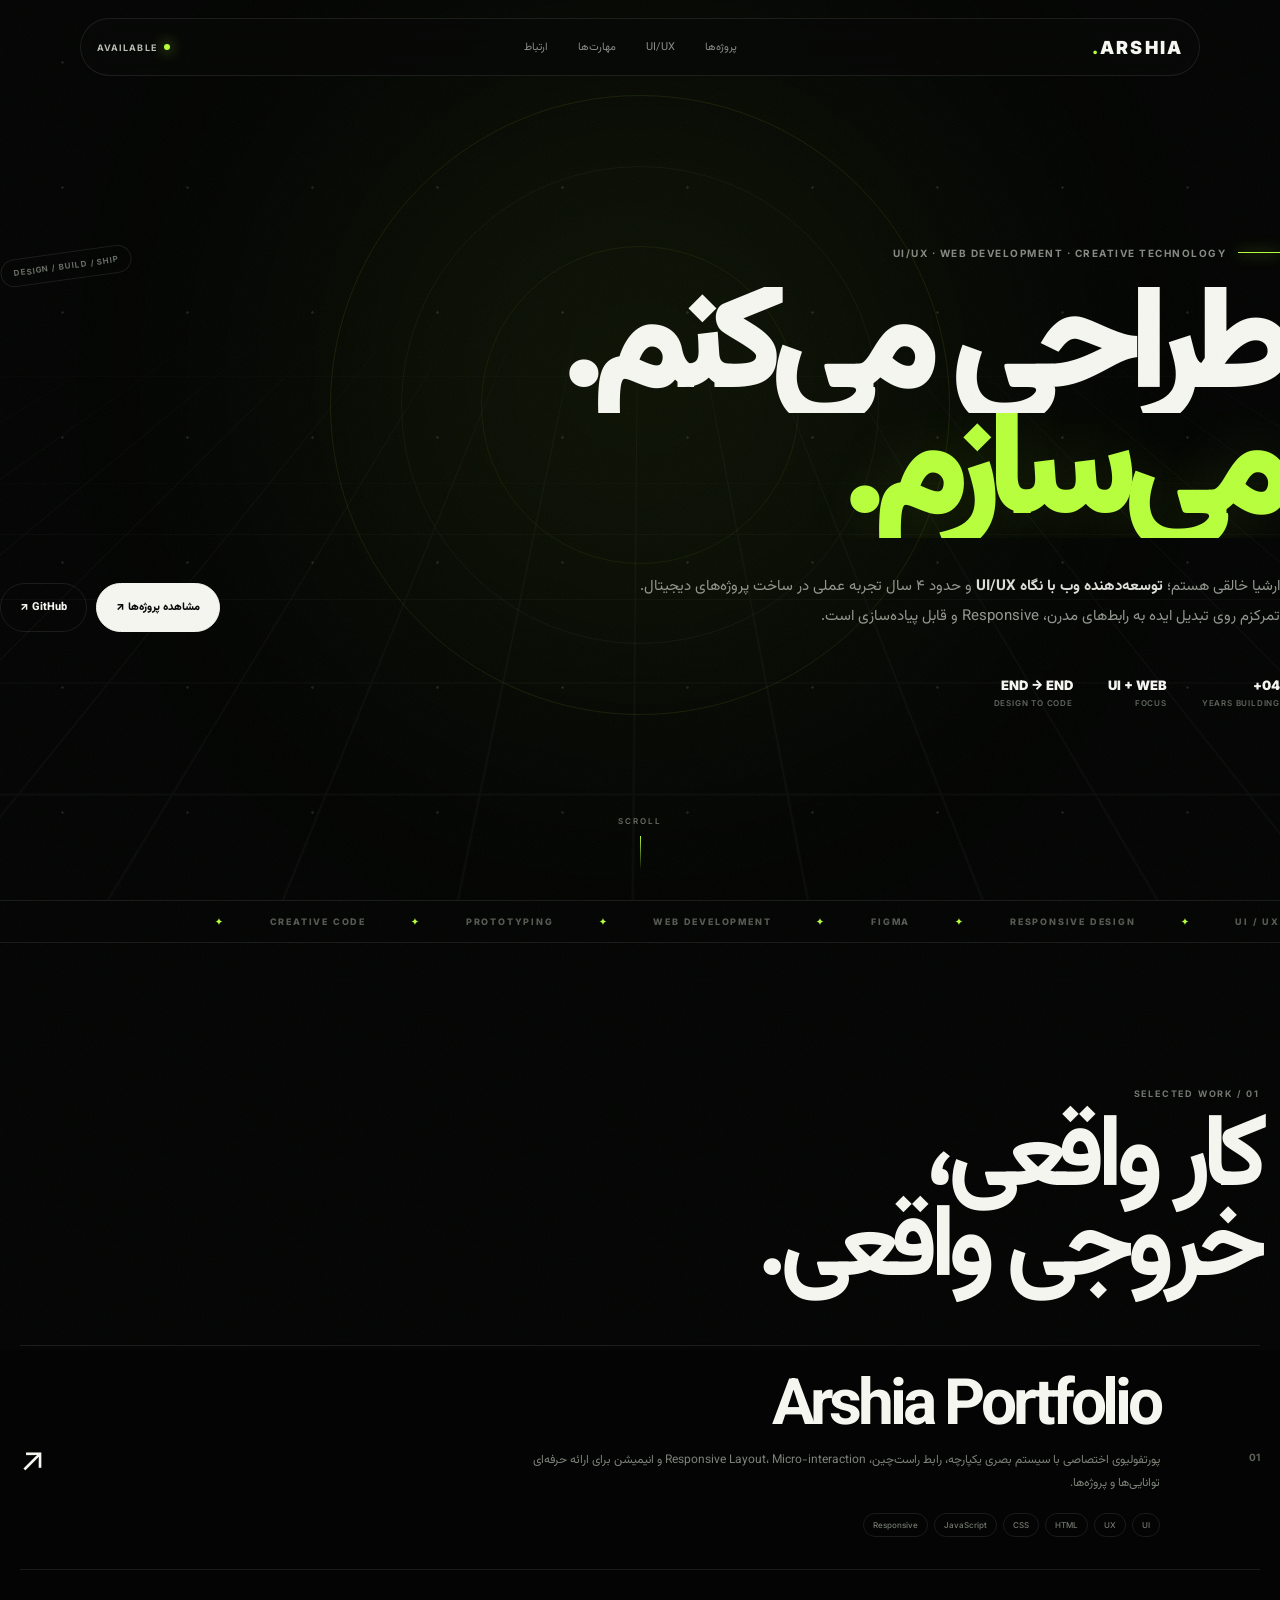
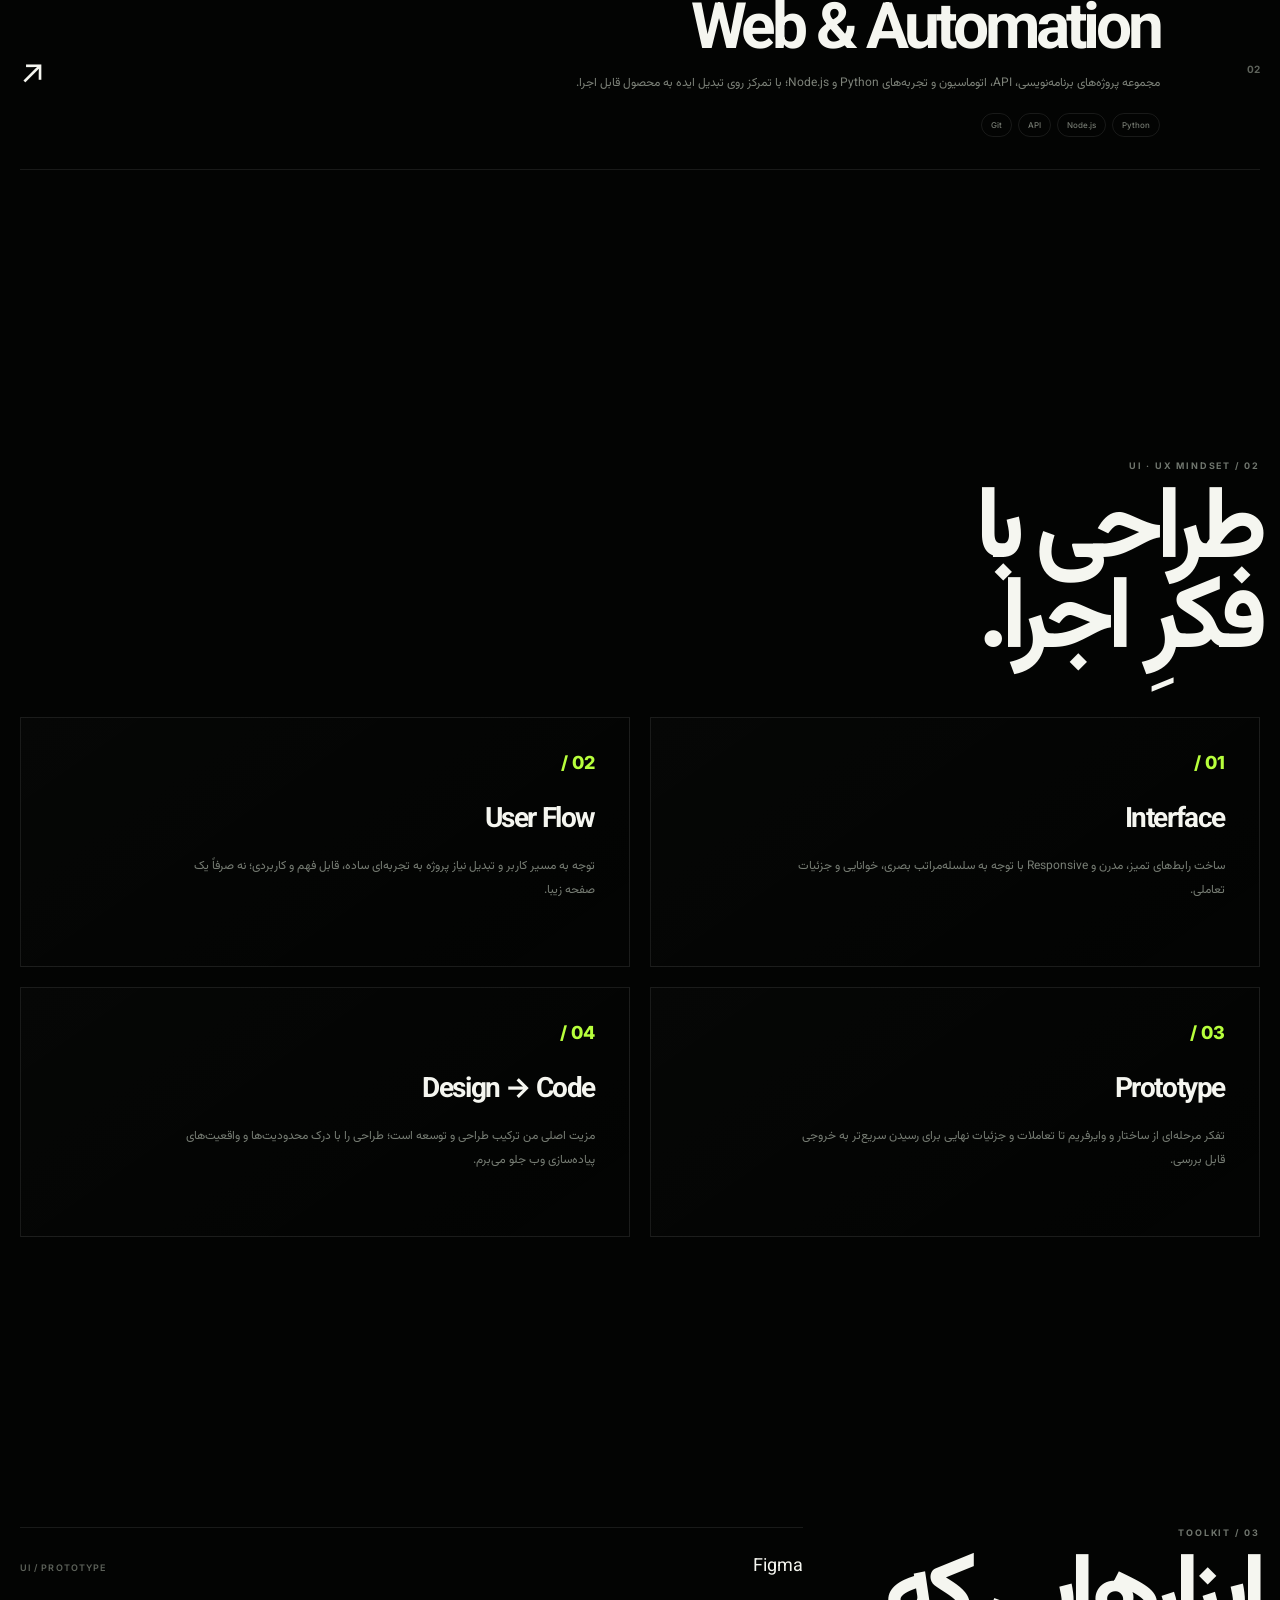
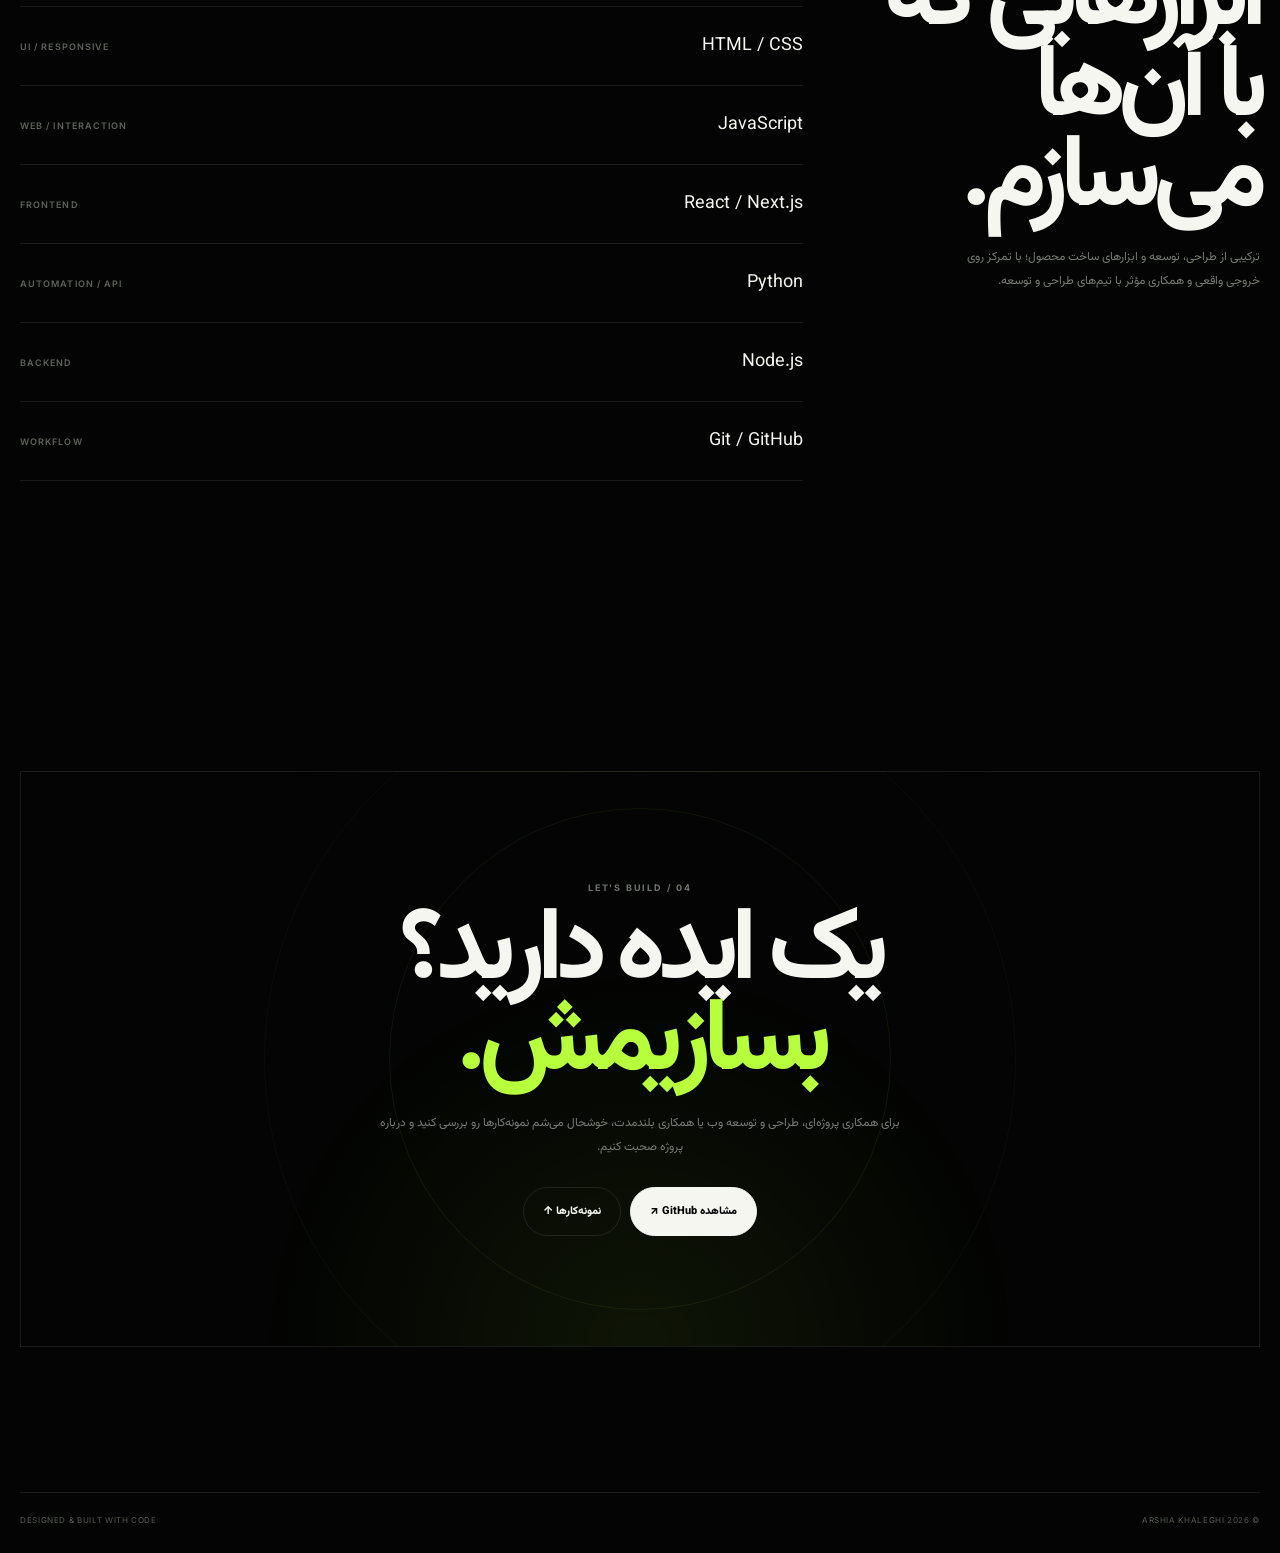
==== commit 31c666cb: "Reposition portfolio for UI/UX opportunities and polish recruiter experience" ====
--- a/index.html
+++ b/index.html
@@ -2,31 +2,34 @@
 <html lang="fa" dir="rtl">
 <head>
 <meta charset="utf-8"><meta name="viewport" content="width=device-width,initial-scale=1,viewport-fit=cover">
-<meta name="theme-color" content="#030403"><meta name="description" content="Arshia Khaleghi — Web Developer & Creative Technologist">
-<title>ARSHIA — Creative Developer</title>
+<meta name="theme-color" content="#030403"><meta name="description" content="Arshia Khaleghi — UI/UX minded Web Developer & Creative Technologist">
+<meta property="og:title" content="ARSHIA — UI/UX · Web · Creative Development"><meta property="og:description" content="طراحی رابط، توسعه وب و تجربه‌های دیجیتال با نگاه همزمان به UX و پیاده‌سازی.">
+<title>ARSHIA — UI/UX · Web · Creative Development</title>
 <link rel="preconnect" href="https://fonts.googleapis.com"><link rel="preconnect" href="https://fonts.gstatic.com" crossorigin>
 <link href="https://fonts.googleapis.com/css2?family=Inter:wght@400;500;600;700;800;900&family=Vazirmatn:wght@400;500;600;700;800;900&display=swap" rel="stylesheet">
 <style>
 :root{--bg:#030403;--fg:#f5f6f0;--muted:#858982;--line:#ffffff17;--accent:#b7ff3c;--max:1240px}*{box-sizing:border-box}html{scroll-behavior:smooth}body{margin:0;background:var(--bg);color:var(--fg);font-family:Vazirmatn,Inter,sans-serif;overflow-x:hidden}a{color:inherit;text-decoration:none}.wrap{width:min(calc(100% - 40px),var(--max));margin:auto}.grain{position:fixed;inset:-50%;z-index:50;pointer-events:none;opacity:.035;background-image:url("data:image/svg+xml,%3Csvg xmlns='http://www.w3.org/2000/svg' width='180' height='180'%3E%3Cfilter id='n'%3E%3CfeTurbulence type='fractalNoise' baseFrequency='.8' numOctaves='3' stitchTiles='stitch'/%3E%3C/filter%3E%3Crect width='100%25' height='100%25' filter='url(%23n)'/%3E%3C/svg%3E")}.bg{position:fixed;inset:0;z-index:-10;background:#030403;overflow:hidden}.glow{position:absolute;width:620px;height:620px;border-radius:50%;background:var(--accent);filter:blur(150px);opacity:.075;left:50%;top:42%;transform:translate(-50%,-50%);transition:transform 1s cubic-bezier(.2,.8,.2,1)}.grid{position:absolute;inset:-30%;background-image:linear-gradient(#fff 1px,transparent 1px),linear-gradient(90deg,#fff 1px,transparent 1px);background-size:85px 85px;opacity:.035;transform:perspective(800px) rotateX(62deg) translateY(25%);mask-image:linear-gradient(to bottom,transparent,#000 25%,#000 65%,transparent)}.stars{position:absolute;inset:0;background-image:radial-gradient(circle,#fff 1px,transparent 1.5px);background-size:125px 125px;opacity:.1;animation:drift 28s linear infinite}@keyframes drift{to{transform:translateY(125px)}}.ring{position:absolute;border:1px solid #b7ff3c16;border-radius:50%;width:620px;height:620px;left:50%;top:45%;transform:translate(-50%,-50%);animation:spin 30s linear infinite}.ring:before,.ring:after{content:"";position:absolute;inset:70px;border:1px solid #ffffff0b;border-radius:50%}.ring:after{inset:150px;border-color:#b7ff3c10}@keyframes spin{to{transform:translate(-50%,-50%) rotate(360deg)}}.progress{position:fixed;top:0;right:0;height:2px;width:0;background:var(--accent);box-shadow:0 0 18px #b7ff3c88;z-index:100}.nav{position:fixed;z-index:90;top:18px;left:50%;transform:translateX(-50%);width:min(calc(100% - 28px),1120px);height:58px;border:1px solid var(--line);background:#080908c9;backdrop-filter:blur(22px);display:flex;align-items:center;justify-content:space-between;padding:0 16px;border-radius:999px}.logo{font:900 18px Inter;letter-spacing:.12em}.logo span{color:var(--accent)}.links{display:flex;gap:4px}.links a{font-size:11px;color:#898d85;padding:9px 13px;border-radius:999px;transition:.25s}.links a:hover{color:#fff;background:#ffffff09}.status{font:700 9px Inter;letter-spacing:.12em;color:#b9bdb4;display:flex;align-items:center;gap:7px}.status i{display:block;width:6px;height:6px;border-radius:50%;background:var(--accent);box-shadow:0 0 14px var(--accent)}
-.hero{min-height:100svh;display:flex;align-items:center;position:relative;padding:145px 0 90px;overflow:hidden}.hero-inner{width:100%;position:relative}.hero-badge{position:absolute;left:0;top:5px;border:1px solid var(--line);border-radius:999px;padding:8px 12px;font:700 8px Inter;color:#686d65;letter-spacing:.12em;transform:rotate(-8deg);animation:float 5s ease-in-out infinite}@keyframes float{50%{transform:rotate(-4deg) translateY(-10px)}}.kicker{display:flex;align-items:center;gap:12px;font:700 10px Inter;letter-spacing:.2em;color:#858a82}.kicker:before{content:"";width:42px;height:1px;background:var(--accent);box-shadow:0 0 14px var(--accent)}h1{font-size:clamp(68px,12vw,172px);line-height:.82;letter-spacing:-.095em;margin:28px 0 34px;max-width:1150px;font-weight:900;position:relative}h1 .line{display:block;overflow:hidden}h1 .line span{display:inline-block;animation:heroIn 1s cubic-bezier(.2,.8,.2,1) both}h1 .line:nth-child(2) span{animation-delay:.12s}@keyframes heroIn{from{opacity:0;transform:translateY(90%) skewY(4deg)}to{opacity:1;transform:none}}h1 .accent{color:var(--accent);text-shadow:0 0 70px #b7ff3c20}.hero-copy{display:flex;align-items:end;justify-content:space-between;gap:40px}.hero-copy p{max-width:600px;color:#92978e;font-size:15px;line-height:2;margin:0}.hero-copy p b{color:#dedfd8}.cta{display:flex;gap:9px;flex-shrink:0}.btn{height:49px;padding:0 19px;border:1px solid var(--line);display:inline-flex;align-items:center;justify-content:center;border-radius:999px;font-size:11px;font-weight:800;transition:.3s;position:relative;overflow:hidden}.btn:before{content:"";position:absolute;inset:0;background:var(--accent);transform:translateX(105%);transition:.35s}.btn:hover:before{transform:none}.btn span{position:relative;z-index:1}.btn.primary{background:var(--fg);color:#050505;border-color:var(--fg)}.btn.primary:before{background:var(--accent)}.btn:hover{transform:translateY(-4px)}.scroll{position:absolute;bottom:30px;right:50%;transform:translateX(50%);font:600 8px Inter;letter-spacing:.25em;color:#666b62}.scroll:after{content:"";display:block;width:1px;height:34px;background:linear-gradient(var(--accent),transparent);margin:10px auto 0}.hero-meta{display:flex;gap:35px;margin-top:45px}.meta strong{display:block;font:900 13px Inter}.meta small{display:block;margin-top:5px;color:#5f645d;font:600 8px Inter;letter-spacing:.1em}
+.hero{min-height:100svh;display:flex;align-items:center;position:relative;padding:145px 0 90px;overflow:hidden}.hero-inner{width:100%;position:relative}.hero-badge{position:absolute;left:0;top:5px;border:1px solid var(--line);border-radius:999px;padding:8px 12px;font:700 8px Inter;color:#686d65;letter-spacing:.12em;transform:rotate(-8deg);animation:float 5s ease-in-out infinite}@keyframes float{50%{transform:rotate(-4deg) translateY(-10px)}}.kicker{display:flex;align-items:center;gap:12px;font:700 10px Inter;letter-spacing:.15em;color:#858a82}.kicker:before{content:"";width:42px;height:1px;background:var(--accent);box-shadow:0 0 14px var(--accent)}h1{font-size:clamp(68px,12vw,172px);line-height:.82;letter-spacing:-.095em;margin:28px 0 34px;max-width:1150px;font-weight:900;position:relative}h1 .line{display:block;overflow:hidden}h1 .line span{display:inline-block;animation:heroIn 1s cubic-bezier(.2,.8,.2,1) both}h1 .line:nth-child(2) span{animation-delay:.12s}@keyframes heroIn{from{opacity:0;transform:translateY(90%) skewY(4deg)}to{opacity:1;transform:none}}h1 .accent{color:var(--accent);text-shadow:0 0 70px #b7ff3c20}.hero-copy{display:flex;align-items:end;justify-content:space-between;gap:40px}.hero-copy p{max-width:650px;color:#92978e;font-size:15px;line-height:2;margin:0}.hero-copy p b{color:#dedfd8}.cta{display:flex;gap:9px;flex-shrink:0}.btn{height:49px;padding:0 19px;border:1px solid var(--line);display:inline-flex;align-items:center;justify-content:center;border-radius:999px;font-size:11px;font-weight:800;transition:.3s;position:relative;overflow:hidden}.btn:before{content:"";position:absolute;inset:0;background:var(--accent);transform:translateX(105%);transition:.35s}.btn:hover:before{transform:none}.btn span{position:relative;z-index:1}.btn.primary{background:var(--fg);color:#050505;border-color:var(--fg)}.btn.primary:before{background:var(--accent)}.btn:hover{transform:translateY(-4px)}.scroll{position:absolute;bottom:30px;right:50%;transform:translateX(50%);font:600 8px Inter;letter-spacing:.25em;color:#666b62}.scroll:after{content:"";display:block;width:1px;height:34px;background:linear-gradient(var(--accent),transparent);margin:10px auto 0}.hero-meta{display:flex;gap:35px;margin-top:45px}.meta strong{display:block;font:900 13px Inter}.meta small{display:block;margin-top:5px;color:#5f645d;font:600 8px Inter;letter-spacing:.1em}
 .marquee{border-top:1px solid var(--line);border-bottom:1px solid var(--line);overflow:hidden;white-space:nowrap;padding:15px 0;color:#545951;font:800 9px Inter;letter-spacing:.2em}.marquee-track{display:inline-flex;gap:45px;animation:marquee 22s linear infinite}.marquee b{color:var(--accent)}@keyframes marquee{to{transform:translateX(50%)}}
-section{padding:145px 0}.label{font:700 9px Inter;letter-spacing:.2em;color:#70766e}.title{font-size:clamp(48px,8vw,110px);line-height:.88;letter-spacing:-.08em;margin:16px 0 50px}.work{border-top:1px solid var(--line)}.project{display:grid;grid-template-columns:80px 1fr 90px;gap:20px;align-items:center;padding:32px 0;border-bottom:1px solid var(--line);transition:.45s}.project:hover{padding-right:18px;padding-left:18px;background:linear-gradient(90deg,transparent,#b7ff3c08,transparent)}.num{font:700 10px Inter;color:#5e635b}.project h3{font-size:clamp(34px,5vw,72px);line-height:.95;letter-spacing:-.065em;margin:0 0 10px}.project p{color:#7d8279;font-size:12px;line-height:1.9;margin:0;max-width:620px}.arrow{font:400 34px Inter;text-align:left;transition:.35s}.project:hover .arrow{color:var(--accent);transform:translate(-8px,-8px)}.tags{display:flex;gap:6px;flex-wrap:wrap;margin-top:18px}.tag{border:1px solid var(--line);border-radius:999px;padding:6px 9px;font:500 8px Inter;color:#747970}
+section{padding:145px 0}.label{font:700 9px Inter;letter-spacing:.2em;color:#70766e}.title{font-size:clamp(48px,8vw,110px);line-height:.88;letter-spacing:-.08em;margin:16px 0 50px}.work{border-top:1px solid var(--line)}.project{display:grid;grid-template-columns:80px 1fr 90px;gap:20px;align-items:center;padding:32px 0;border-bottom:1px solid var(--line);transition:.45s}.project:hover{padding-right:18px;padding-left:18px;background:linear-gradient(90deg,transparent,#b7ff3c08,transparent)}.num{font:700 10px Inter;color:#5e635b}.project h3{font-size:clamp(34px,5vw,72px);line-height:.95;letter-spacing:-.065em;margin:0 0 10px}.project p{color:#7d8279;font-size:12px;line-height:1.9;margin:0;max-width:650px}.arrow{font:400 34px Inter;text-align:left;transition:.35s}.project:hover .arrow{color:var(--accent);transform:translate(-8px,-8px)}.tags{display:flex;gap:6px;flex-wrap:wrap;margin-top:18px}.tag{border:1px solid var(--line);border-radius:999px;padding:6px 9px;font:500 8px Inter;color:#747970}
+.ux{display:grid;grid-template-columns:1fr 1fr;gap:20px}.ux-card{border:1px solid var(--line);padding:34px;min-height:250px;background:linear-gradient(145deg,#ffffff04,transparent);transition:.35s}.ux-card:hover{transform:translateY(-6px);border-color:#b7ff3c35}.ux-card .icon{font:800 18px Inter;color:var(--accent);margin-bottom:25px}.ux-card h3{font-size:28px;margin:0 0 12px;letter-spacing:-.05em}.ux-card p{color:#777d74;font-size:12px;line-height:2;margin:0;max-width:430px}
 .stack-section{display:grid;grid-template-columns:.65fr 1.35fr;gap:80px;align-items:start}.stack-title{position:sticky;top:120px}.stack-title .title{margin-bottom:20px}.stack-title p{color:#777d74;line-height:2;font-size:12px;max-width:310px}.stack-list{border-top:1px solid var(--line)}.skill{display:flex;align-items:center;justify-content:space-between;padding:25px 0;border-bottom:1px solid var(--line);font-size:18px;transition:.3s}.skill small{font:600 9px Inter;color:#5e635b;letter-spacing:.12em}.skill:hover{color:var(--accent);padding-right:12px}
-.contact{padding:110px 30px;border:1px solid var(--line);text-align:center;position:relative;overflow:hidden;background:radial-gradient(circle at 50% 100%,#b7ff3c12,transparent 45%)}.contact:before,.contact:after{content:"";position:absolute;border:1px solid #b7ff3c12;border-radius:50%;left:50%;top:50%;transform:translate(-50%,-50%)}.contact:before{width:500px;height:500px}.contact:after{width:750px;height:750px;border-color:#ffffff08}.contact>*{position:relative;z-index:2}.contact .title{margin:15px auto 22px;max-width:900px}.contact p{color:#777d74;max-width:450px;margin:0 auto 28px;font-size:12px;line-height:2}.contact .cta{justify-content:center}.foot{display:flex;justify-content:space-between;border-top:1px solid var(--line);padding:22px 0 28px;color:#555a53;font:8px Inter;letter-spacing:.08em}
+.contact{padding:110px 30px;border:1px solid var(--line);text-align:center;position:relative;overflow:hidden;background:radial-gradient(circle at 50% 100%,#b7ff3c12,transparent 45%)}.contact:before,.contact:after{content:"";position:absolute;border:1px solid #b7ff3c12;border-radius:50%;left:50%;top:50%;transform:translate(-50%,-50%)}.contact:before{width:500px;height:500px}.contact:after{width:750px;height:750px;border-color:#ffffff08}.contact>*{position:relative;z-index:2}.contact .title{margin:15px auto 22px;max-width:900px}.contact p{color:#777d74;max-width:520px;margin:0 auto 28px;font-size:12px;line-height:2}.contact .cta{justify-content:center}.foot{display:flex;justify-content:space-between;border-top:1px solid var(--line);padding:22px 0 28px;color:#555a53;font:8px Inter;letter-spacing:.08em}
 .reveal{opacity:0;transform:translateY(38px);transition:opacity .85s ease,transform .85s cubic-bezier(.2,.7,.2,1)}.reveal.show{opacity:1;transform:none}
-@media(max-width:800px){.wrap{width:min(calc(100% - 24px),var(--max))}.nav{top:9px;width:calc(100% - 18px);height:50px;padding:0 12px}.logo{font-size:16px}.links{gap:0}.links a{font-size:8px;padding:7px 8px}.status{display:none}.hero{padding:120px 0 75px;min-height:100svh}.hero-badge{display:none}.kicker{font-size:8px}.kicker:before{width:25px}h1{font-size:clamp(58px,17vw,100px);letter-spacing:-.09em;margin:25px 0 28px}.hero-copy{display:block}.hero-copy p{font-size:12px;line-height:2.05;max-width:100%}.cta{margin-top:20px;display:grid;grid-template-columns:1fr 1fr}.btn{height:46px;padding:0 10px;font-size:10px}.hero-meta{gap:18px;margin-top:32px}.meta strong{font-size:11px}.meta small{font-size:7px}.scroll{display:none}.marquee{padding:13px 0;font-size:8px}.marquee-track{gap:28px;animation-duration:17s}section{padding:95px 0}.title{font-size:clamp(45px,14vw,78px);margin-bottom:38px}.project{grid-template-columns:32px 1fr 28px;gap:10px;padding:25px 0}.project:hover{padding-right:7px;padding-left:7px}.project h3{font-size:clamp(30px,10vw,45px)}.project p{font-size:10px;line-height:1.9}.arrow{font-size:23px}.tags{margin-top:14px}.tag{font-size:7px;padding:5px 7px}.stack-section{grid-template-columns:1fr;gap:40px}.stack-title{position:static}.stack-title p{font-size:11px}.skill{font-size:15px;padding:20px 0}.skill small{font-size:7px}.contact{padding:75px 14px}.contact:before{width:320px;height:320px}.contact:after{width:470px;height:470px}.contact p{font-size:11px}.foot{display:block;padding-bottom:25px}.foot span{display:block;margin-top:8px}.ring{width:430px;height:430px}.glow{width:380px;height:380px;filter:blur(100px)}}@media(prefers-reduced-motion:reduce){*,html{scroll-behavior:auto!important;animation:none!important;transition:none!important}.reveal{opacity:1;transform:none}}
+@media(max-width:800px){.wrap{width:min(calc(100% - 24px),var(--max))}.nav{top:9px;width:calc(100% - 18px);height:50px;padding:0 12px}.logo{font-size:16px}.links{gap:0}.links a{font-size:8px;padding:7px 8px}.status{display:none}.hero{padding:120px 0 75px;min-height:100svh}.hero-badge{display:none}.kicker{font-size:8px}.kicker:before{width:25px}h1{font-size:clamp(58px,17vw,100px);letter-spacing:-.09em;margin:25px 0 28px}.hero-copy{display:block}.hero-copy p{font-size:12px;line-height:2.05;max-width:100%}.cta{margin-top:20px;display:grid;grid-template-columns:1fr 1fr}.btn{height:46px;padding:0 10px;font-size:10px}.hero-meta{gap:18px;margin-top:32px}.meta strong{font-size:11px}.meta small{font-size:7px}.scroll{display:none}.marquee{padding:13px 0;font-size:8px}.marquee-track{gap:28px;animation-duration:17s}section{padding:95px 0}.title{font-size:clamp(45px,14vw,78px);margin-bottom:38px}.project{grid-template-columns:32px 1fr 28px;gap:10px;padding:25px 0}.project:hover{padding-right:7px;padding-left:7px}.project h3{font-size:clamp(30px,10vw,45px)}.project p{font-size:10px;line-height:1.9}.arrow{font-size:23px}.tags{margin-top:14px}.tag{font-size:7px;padding:5px 7px}.ux{grid-template-columns:1fr}.ux-card{min-height:auto;padding:25px}.ux-card h3{font-size:24px}.ux-card p{font-size:10px}.stack-section{grid-template-columns:1fr;gap:40px}.stack-title{position:static}.stack-title p{font-size:11px}.skill{font-size:15px;padding:20px 0}.skill small{font-size:7px}.contact{padding:75px 14px}.contact:before{width:320px;height:320px}.contact:after{width:470px;height:470px}.contact p{font-size:11px}.foot{display:block;padding-bottom:25px}.foot span{display:block;margin-top:8px}.ring{width:430px;height:430px}.glow{width:380px;height:380px;filter:blur(100px)}}@media(prefers-reduced-motion:reduce){*,html{scroll-behavior:auto!important;animation:none!important;transition:none!important}.reveal{opacity:1;transform:none}}
 </style>
 </head>
 <body>
 <div class="bg"><div class="grid"></div><div class="stars"></div><div class="ring"></div><div class="glow"></div></div><div class="grain"></div><div class="progress"></div>
-<header class="nav"><a class="logo" href="#top">ARSHIA<span>.</span></a><nav class="links"><a href="#work">پروژه‌ها</a><a href="#stack">مهارت‌ها</a><a href="#contact">ارتباط</a></nav><div class="status"><i></i> AVAILABLE</div></header>
+<header class="nav"><a class="logo" href="#top">ARSHIA<span>.</span></a><nav class="links"><a href="#work">پروژه‌ها</a><a href="#ux">UI/UX</a><a href="#stack">مهارت‌ها</a><a href="#contact">ارتباط</a></nav><div class="status"><i></i> AVAILABLE</div></header>
 <main id="top">
-<section class="hero"><div class="wrap hero-inner"><div class="hero-badge">BUILD / CREATE / REPEAT</div><div class="kicker reveal">CREATIVE DEVELOPER · ISFAHAN</div><h1><span class="line"><span>ایده‌ها را</span></span><span class="line"><span class="accent">دیجیتال می‌کنم.</span></span></h1><div class="hero-copy reveal"><p>ارشیا خالقی هستم؛ <b>توسعه‌دهنده وب و برنامه‌نویس</b> با حدود ۴ سال فعالیت عملی در پروژه‌های دیجیتال. تمرکزم روی ساخت تجربه‌هایی است که هم از نظر فنی دقیق باشند و هم از نظر طراحی متمایز.</p><div class="cta"><a class="btn primary" href="#work"><span>مشاهده پروژه‌ها ↗</span></a><a class="btn" href="https://github.com/ArshiaKh2" target="_blank" rel="noopener"><span>GitHub ↗</span></a></div></div><div class="hero-meta reveal"><div class="meta"><strong>04+</strong><small>YEARS BUILDING</small></div><div class="meta"><strong>WEB + PYTHON</strong><small>CORE STACK</small></div><div class="meta"><strong>∞</strong><small>IDEAS TO SHIP</small></div></div></div><div class="scroll">SCROLL</div></section>
-<div class="marquee"><div class="marquee-track"><span>WEB DEVELOPMENT</span><b>✦</b><span>CREATIVE CODE</span><b>✦</b><span>PYTHON</span><b>✦</b><span>UI / INTERACTION</span><b>✦</b><span>WEB DEVELOPMENT</span><b>✦</b><span>CREATIVE CODE</span><b>✦</b></div></div>
-<section id="work"><div class="wrap"><div class="label reveal">01 / SELECTED WORK</div><h2 class="title reveal">ساخته‌شده،<br>نه فقط گفته‌شده.</h2><div class="work"><a class="project reveal" href="https://arshiakh2.github.io/arshia-portfolio/" target="_blank" rel="noopener"><div class="num">01</div><div><h3>Arshia Portfolio</h3><p>پورتفولیوی شخصی با طراحی اختصاصی، رابط راست‌چین، انیمیشن و تجربه تعاملی برای نمایش پروژه‌ها و توانایی‌های فنی.</p><div class="tags"><span class="tag">HTML</span><span class="tag">CSS</span><span class="tag">JavaScript</span><span class="tag">Responsive</span></div></div><div class="arrow">↗</div></a><a class="project reveal" href="https://github.com/ArshiaKh2" target="_blank" rel="noopener"><div class="num">02</div><div><h3>Code / Automation</h3><p>مجموعه‌ای از پروژه‌های برنامه‌نویسی، API، اتوماسیون و تجربه‌های Python و Node.js در GitHub.</p><div class="tags"><span class="tag">Python</span><span class="tag">Node.js</span><span class="tag">API</span><span class="tag">Git</span></div></div><div class="arrow">↗</div></a></div></div></section>
-<section id="stack"><div class="wrap stack-section"><div class="stack-title reveal"><div class="label">02 / STACK</div><h2 class="title">ابزارهایی که<br>با آن‌ها می‌سازم.</h2><p>از رابط کاربری تا منطق سمت سرور و اتوماسیون؛ تمرکز روی ساخت محصول واقعی است، نه صرفاً یادگیری ابزار.</p></div><div class="stack-list reveal"><div class="skill"><span>JavaScript</span><small>WEB / INTERACTION</small></div><div class="skill"><span>React / Next.js</span><small>FRONTEND</small></div><div class="skill"><span>Python</span><small>AUTOMATION / API</small></div><div class="skill"><span>HTML / CSS</span><small>UI / MOTION</small></div><div class="skill"><span>Node.js</span><small>BACKEND</small></div><div class="skill"><span>Git / GitHub</span><small>WORKFLOW</small></div></div></div></section>
-<section id="contact"><div class="wrap"><div class="contact reveal"><div class="label">03 / CONTACT</div><h2 class="title">بیایید چیزی<br><span style="color:var(--accent)">واقعاً خوب</span> بسازیم.</h2><p>برای همکاری، پروژه یا یک ایده جدید، می‌توانید از طریق GitHub با من در ارتباط باشید.</p><div class="cta"><a class="btn primary" href="https://github.com/ArshiaKh2" target="_blank" rel="noopener"><span>GitHub ↗</span></a><a class="btn" href="#top"><span>بازگشت به بالا ↑</span></a></div></div></div></section>
-</main><footer><div class="wrap foot"><span>© 2026 ARSHIA KHALEghi</span><span>DESIGNED & BUILT WITH CODE</span></div></footer>
+<section class="hero"><div class="wrap hero-inner"><div class="hero-badge">DESIGN / BUILD / SHIP</div><div class="kicker reveal">UI/UX · WEB DEVELOPMENT · CREATIVE TECHNOLOGY</div><h1><span class="line"><span>طراحی می‌کنم.</span></span><span class="line"><span class="accent">می‌سازم.</span></span></h1><div class="hero-copy reveal"><p>ارشیا خالقی هستم؛ <b>توسعه‌دهنده وب با نگاه UI/UX</b> و حدود ۴ سال تجربه عملی در ساخت پروژه‌های دیجیتال. تمرکزم روی تبدیل ایده به رابط‌های مدرن، Responsive و قابل پیاده‌سازی است.</p><div class="cta"><a class="btn primary" href="#work"><span>مشاهده پروژه‌ها ↗</span></a><a class="btn" href="https://github.com/ArshiaKh2" target="_blank" rel="noopener"><span>GitHub ↗</span></a></div></div><div class="hero-meta reveal"><div class="meta"><strong>04+</strong><small>YEARS BUILDING</small></div><div class="meta"><strong>UI + WEB</strong><small>FOCUS</small></div><div class="meta"><strong>END → END</strong><small>DESIGN TO CODE</small></div></div></div><div class="scroll">SCROLL</div></section>
+<div class="marquee"><div class="marquee-track"><span>UI / UX</span><b>✦</b><span>RESPONSIVE DESIGN</span><b>✦</b><span>FIGMA</span><b>✦</b><span>WEB DEVELOPMENT</span><b>✦</b><span>PROTOTYPING</span><b>✦</b><span>CREATIVE CODE</span><b>✦</b></div></div>
+<section id="work"><div class="wrap"><div class="label reveal">01 / SELECTED WORK</div><h2 class="title reveal">کار واقعی،<br>خروجی واقعی.</h2><div class="work"><a class="project reveal" href="https://arshiakh2.github.io/arshia-portfolio/" target="_blank" rel="noopener"><div class="num">01</div><div><h3>Arshia Portfolio</h3><p>پورتفولیوی اختصاصی با سیستم بصری یکپارچه، رابط راست‌چین، Responsive Layout، Micro-interaction و انیمیشن برای ارائه حرفه‌ای توانایی‌ها و پروژه‌ها.</p><div class="tags"><span class="tag">UI</span><span class="tag">UX</span><span class="tag">HTML</span><span class="tag">CSS</span><span class="tag">JavaScript</span><span class="tag">Responsive</span></div></div><div class="arrow">↗</div></a><a class="project reveal" href="https://github.com/ArshiaKh2" target="_blank" rel="noopener"><div class="num">02</div><div><h3>Web & Automation</h3><p>مجموعه پروژه‌های برنامه‌نویسی، API، اتوماسیون و تجربه‌های Python و Node.js؛ با تمرکز روی تبدیل ایده به محصول قابل اجرا.</p><div class="tags"><span class="tag">Python</span><span class="tag">Node.js</span><span class="tag">API</span><span class="tag">Git</span></div></div><div class="arrow">↗</div></a></div></div></section>
+<section id="ux"><div class="wrap"><div class="label reveal">02 / UI · UX MINDSET</div><h2 class="title reveal">طراحی با<br>فکرِ اجرا.</h2><div class="ux"><article class="ux-card reveal"><div class="icon">01 /</div><h3>Interface</h3><p>ساخت رابط‌های تمیز، مدرن و Responsive با توجه به سلسله‌مراتب بصری، خوانایی و جزئیات تعاملی.</p></article><article class="ux-card reveal"><div class="icon">02 /</div><h3>User Flow</h3><p>توجه به مسیر کاربر و تبدیل نیاز پروژه به تجربه‌ای ساده، قابل فهم و کاربردی؛ نه صرفاً یک صفحه زیبا.</p></article><article class="ux-card reveal"><div class="icon">03 /</div><h3>Prototype</h3><p>تفکر مرحله‌ای از ساختار و وایرفریم تا تعاملات و جزئیات نهایی برای رسیدن سریع‌تر به خروجی قابل بررسی.</p></article><article class="ux-card reveal"><div class="icon">04 /</div><h3>Design → Code</h3><p>مزیت اصلی من ترکیب طراحی و توسعه است؛ طراحی را با درک محدودیت‌ها و واقعیت‌های پیاده‌سازی وب جلو می‌برم.</p></article></div></div></section>
+<section id="stack"><div class="wrap stack-section"><div class="stack-title reveal"><div class="label">03 / TOOLKIT</div><h2 class="title">ابزارهایی که<br>با آن‌ها می‌سازم.</h2><p>ترکیبی از طراحی، توسعه و ابزارهای ساخت محصول؛ با تمرکز روی خروجی واقعی و همکاری مؤثر با تیم‌های طراحی و توسعه.</p></div><div class="stack-list reveal"><div class="skill"><span>Figma</span><small>UI / PROTOTYPE</small></div><div class="skill"><span>HTML / CSS</span><small>UI / RESPONSIVE</small></div><div class="skill"><span>JavaScript</span><small>WEB / INTERACTION</small></div><div class="skill"><span>React / Next.js</span><small>FRONTEND</small></div><div class="skill"><span>Python</span><small>AUTOMATION / API</small></div><div class="skill"><span>Node.js</span><small>BACKEND</small></div><div class="skill"><span>Git / GitHub</span><small>WORKFLOW</small></div></div></div></section>
+<section id="contact"><div class="wrap"><div class="contact reveal"><div class="label">04 / LET'S BUILD</div><h2 class="title">یک ایده دارید؟<br><span style="color:var(--accent)">بسازیمش.</span></h2><p>برای همکاری پروژه‌ای، طراحی و توسعه وب یا همکاری بلندمدت، خوشحال می‌شم نمونه‌کارها رو بررسی کنید و درباره پروژه صحبت کنیم.</p><div class="cta"><a class="btn primary" href="https://github.com/ArshiaKh2" target="_blank" rel="noopener"><span>مشاهده GitHub ↗</span></a><a class="btn" href="#work"><span>نمونه‌کارها ↑</span></a></div></div></div></section>
+</main><footer><div class="wrap foot"><span>© 2026 ARSHIA KHALEGHI</span><span>DESIGNED & BUILT WITH CODE</span></div></footer>
 <script>
 const progress=document.querySelector('.progress'),glow=document.querySelector('.glow');
 window.addEventListener('scroll',()=>{const h=document.documentElement.scrollHeight-innerHeight;progress.style.width=(h>0?scrollY/h*100:0)+'%'},{passive:true});
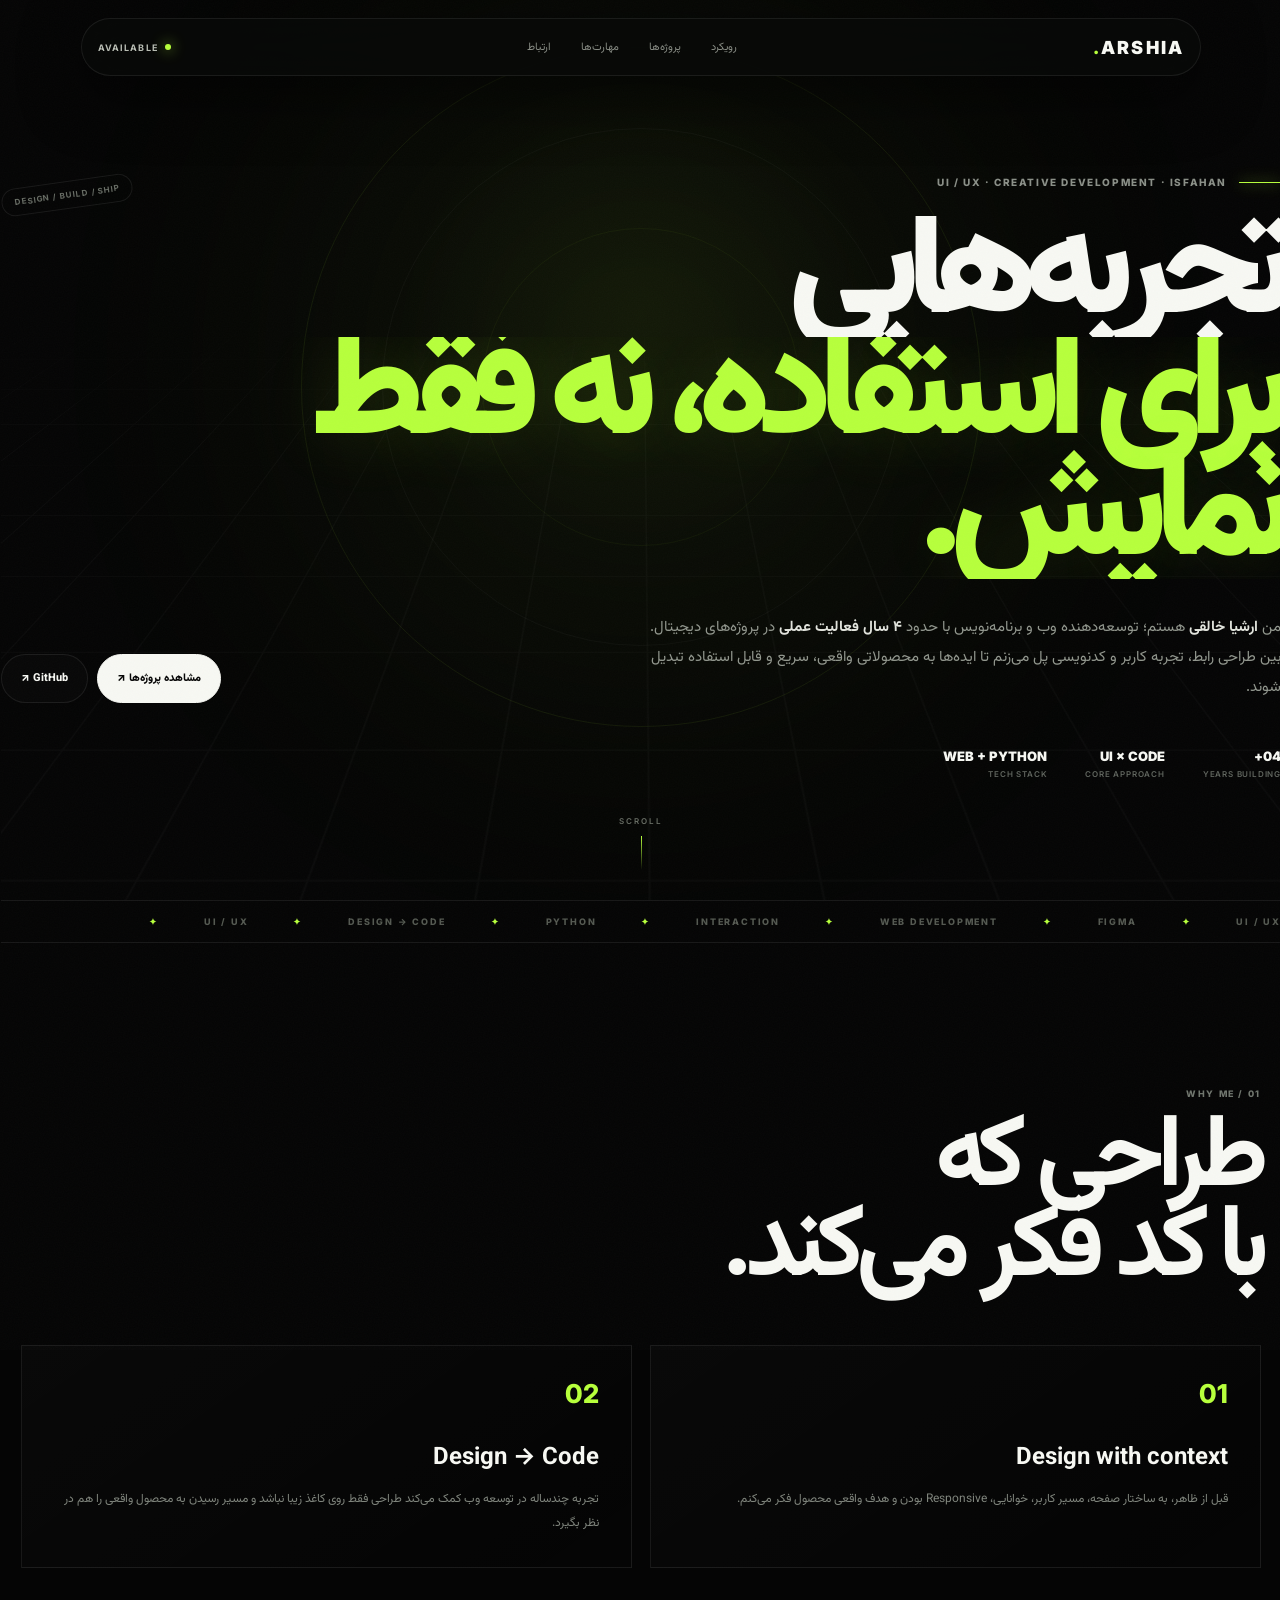
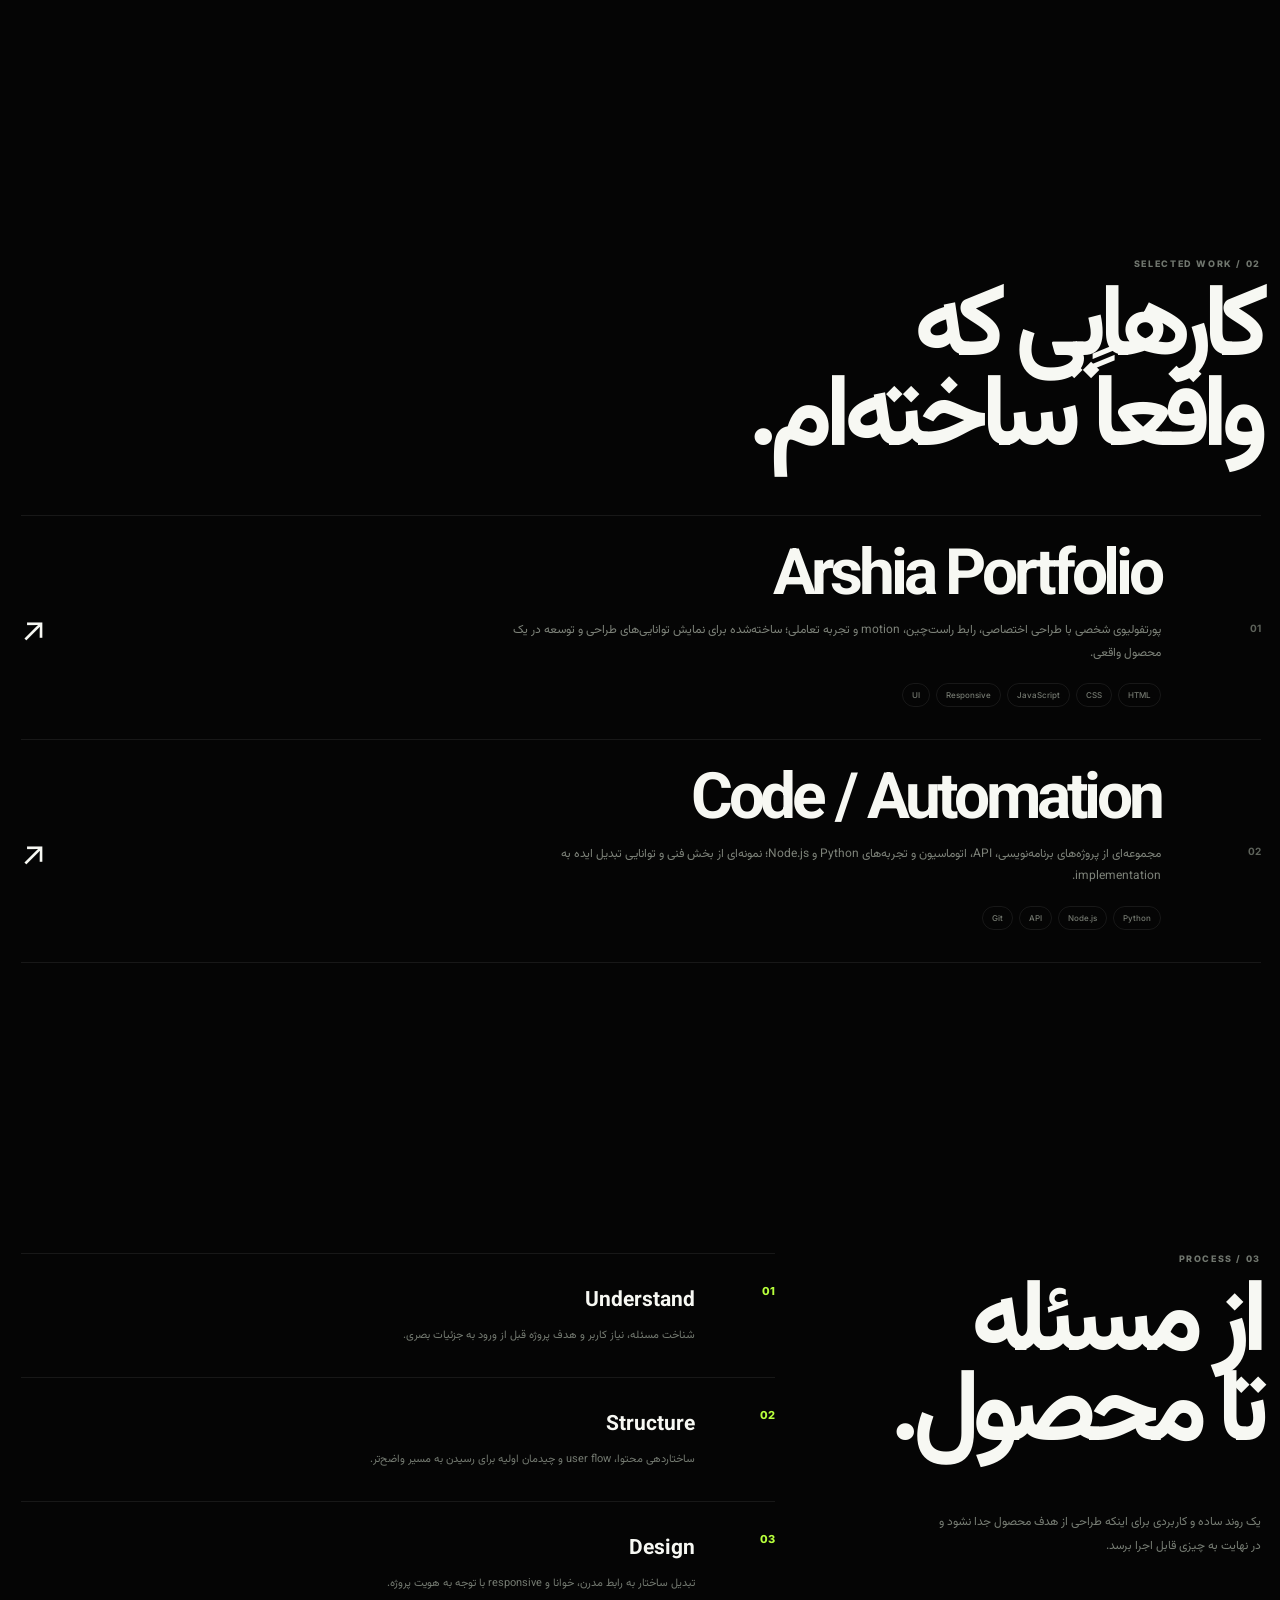
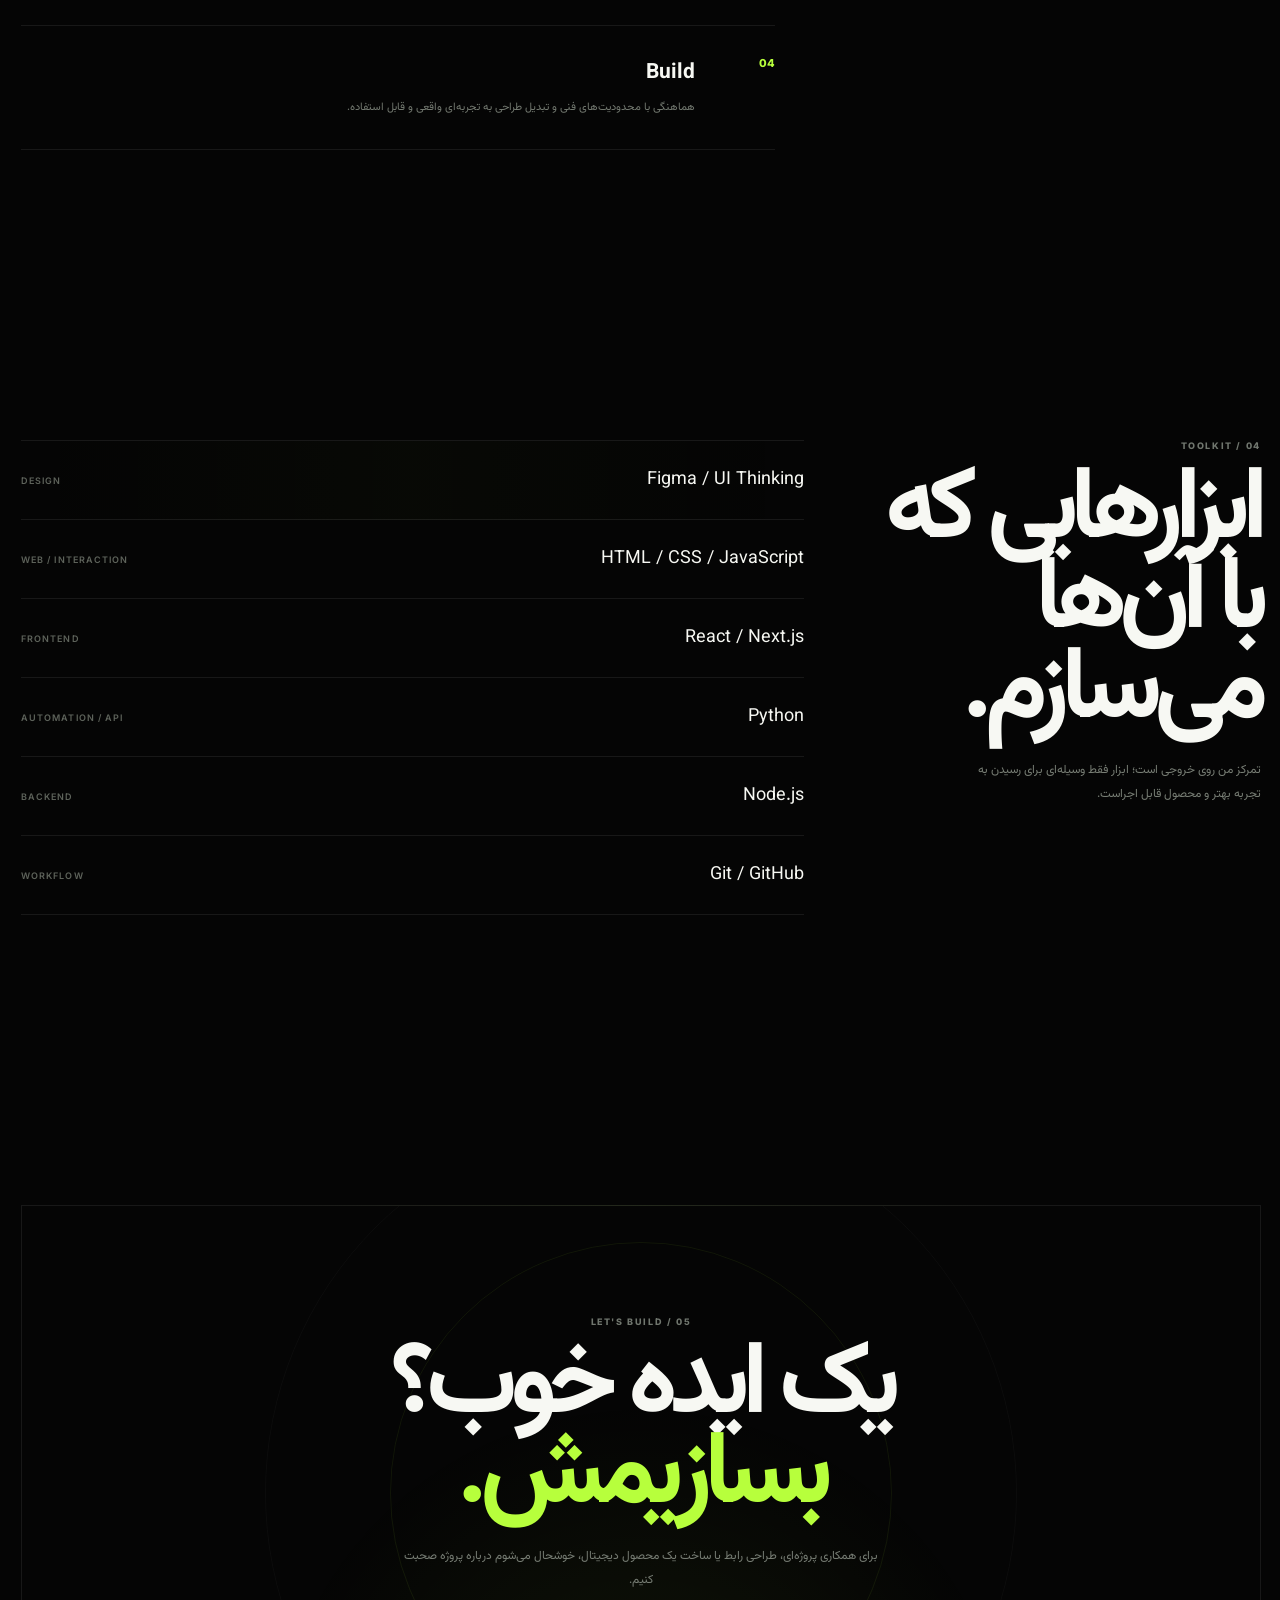
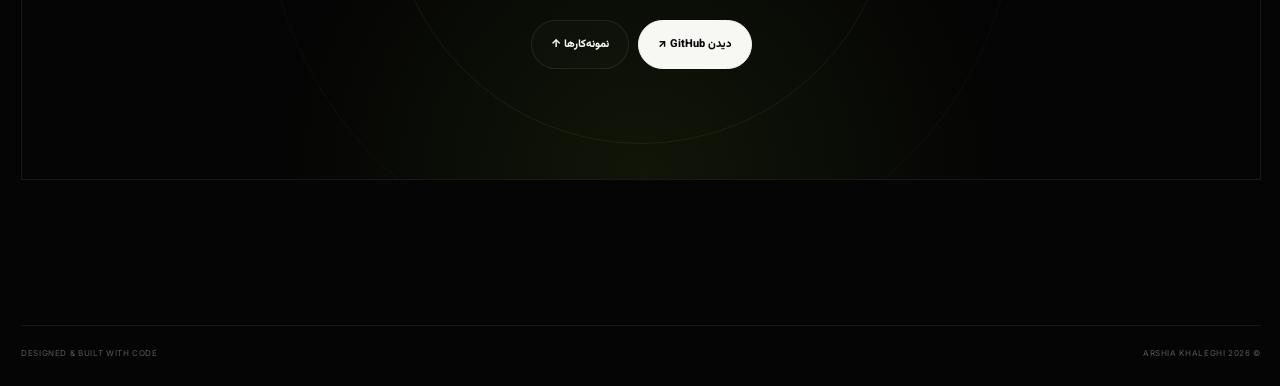
==== commit dd29c585: "feat: launch UI/UX-focused portfolio V2" ====
--- a/index.html
+++ b/index.html
@@ -2,33 +2,37 @@
 <html lang="fa" dir="rtl">
 <head>
 <meta charset="utf-8"><meta name="viewport" content="width=device-width,initial-scale=1,viewport-fit=cover">
-<meta name="theme-color" content="#030403"><meta name="description" content="Arshia Khaleghi — UI/UX minded Web Developer & Creative Technologist">
-<meta property="og:title" content="ARSHIA — UI/UX · Web · Creative Development"><meta property="og:description" content="طراحی رابط، توسعه وب و تجربه‌های دیجیتال با نگاه همزمان به UX و پیاده‌سازی.">
-<title>ARSHIA — UI/UX · Web · Creative Development</title>
+<meta name="theme-color" content="#050505"><meta name="description" content="Arshia Khaleghi — UI/UX-minded Creative Developer & Web Developer. طراحی رابط، توسعه وب و تبدیل ایده به محصول دیجیتال.">
+<meta name="keywords" content="Arshia Khaleghi, UI UX, Figma, Web Developer, Frontend, Python, React, Portfolio">
+<meta property="og:title" content="ARSHIA — UI/UX × Creative Development"><meta property="og:description" content="طراحی رابط‌های کاربردی و توسعه تجربه‌های دیجیتال واقعی."><meta property="og:type" content="website">
+<title>ARSHIA — UI/UX × Creative Development</title>
 <link rel="preconnect" href="https://fonts.googleapis.com"><link rel="preconnect" href="https://fonts.gstatic.com" crossorigin>
 <link href="https://fonts.googleapis.com/css2?family=Inter:wght@400;500;600;700;800;900&family=Vazirmatn:wght@400;500;600;700;800;900&display=swap" rel="stylesheet">
 <style>
-:root{--bg:#030403;--fg:#f5f6f0;--muted:#858982;--line:#ffffff17;--accent:#b7ff3c;--max:1240px}*{box-sizing:border-box}html{scroll-behavior:smooth}body{margin:0;background:var(--bg);color:var(--fg);font-family:Vazirmatn,Inter,sans-serif;overflow-x:hidden}a{color:inherit;text-decoration:none}.wrap{width:min(calc(100% - 40px),var(--max));margin:auto}.grain{position:fixed;inset:-50%;z-index:50;pointer-events:none;opacity:.035;background-image:url("data:image/svg+xml,%3Csvg xmlns='http://www.w3.org/2000/svg' width='180' height='180'%3E%3Cfilter id='n'%3E%3CfeTurbulence type='fractalNoise' baseFrequency='.8' numOctaves='3' stitchTiles='stitch'/%3E%3C/filter%3E%3Crect width='100%25' height='100%25' filter='url(%23n)'/%3E%3C/svg%3E")}.bg{position:fixed;inset:0;z-index:-10;background:#030403;overflow:hidden}.glow{position:absolute;width:620px;height:620px;border-radius:50%;background:var(--accent);filter:blur(150px);opacity:.075;left:50%;top:42%;transform:translate(-50%,-50%);transition:transform 1s cubic-bezier(.2,.8,.2,1)}.grid{position:absolute;inset:-30%;background-image:linear-gradient(#fff 1px,transparent 1px),linear-gradient(90deg,#fff 1px,transparent 1px);background-size:85px 85px;opacity:.035;transform:perspective(800px) rotateX(62deg) translateY(25%);mask-image:linear-gradient(to bottom,transparent,#000 25%,#000 65%,transparent)}.stars{position:absolute;inset:0;background-image:radial-gradient(circle,#fff 1px,transparent 1.5px);background-size:125px 125px;opacity:.1;animation:drift 28s linear infinite}@keyframes drift{to{transform:translateY(125px)}}.ring{position:absolute;border:1px solid #b7ff3c16;border-radius:50%;width:620px;height:620px;left:50%;top:45%;transform:translate(-50%,-50%);animation:spin 30s linear infinite}.ring:before,.ring:after{content:"";position:absolute;inset:70px;border:1px solid #ffffff0b;border-radius:50%}.ring:after{inset:150px;border-color:#b7ff3c10}@keyframes spin{to{transform:translate(-50%,-50%) rotate(360deg)}}.progress{position:fixed;top:0;right:0;height:2px;width:0;background:var(--accent);box-shadow:0 0 18px #b7ff3c88;z-index:100}.nav{position:fixed;z-index:90;top:18px;left:50%;transform:translateX(-50%);width:min(calc(100% - 28px),1120px);height:58px;border:1px solid var(--line);background:#080908c9;backdrop-filter:blur(22px);display:flex;align-items:center;justify-content:space-between;padding:0 16px;border-radius:999px}.logo{font:900 18px Inter;letter-spacing:.12em}.logo span{color:var(--accent)}.links{display:flex;gap:4px}.links a{font-size:11px;color:#898d85;padding:9px 13px;border-radius:999px;transition:.25s}.links a:hover{color:#fff;background:#ffffff09}.status{font:700 9px Inter;letter-spacing:.12em;color:#b9bdb4;display:flex;align-items:center;gap:7px}.status i{display:block;width:6px;height:6px;border-radius:50%;background:var(--accent);box-shadow:0 0 14px var(--accent)}
-.hero{min-height:100svh;display:flex;align-items:center;position:relative;padding:145px 0 90px;overflow:hidden}.hero-inner{width:100%;position:relative}.hero-badge{position:absolute;left:0;top:5px;border:1px solid var(--line);border-radius:999px;padding:8px 12px;font:700 8px Inter;color:#686d65;letter-spacing:.12em;transform:rotate(-8deg);animation:float 5s ease-in-out infinite}@keyframes float{50%{transform:rotate(-4deg) translateY(-10px)}}.kicker{display:flex;align-items:center;gap:12px;font:700 10px Inter;letter-spacing:.15em;color:#858a82}.kicker:before{content:"";width:42px;height:1px;background:var(--accent);box-shadow:0 0 14px var(--accent)}h1{font-size:clamp(68px,12vw,172px);line-height:.82;letter-spacing:-.095em;margin:28px 0 34px;max-width:1150px;font-weight:900;position:relative}h1 .line{display:block;overflow:hidden}h1 .line span{display:inline-block;animation:heroIn 1s cubic-bezier(.2,.8,.2,1) both}h1 .line:nth-child(2) span{animation-delay:.12s}@keyframes heroIn{from{opacity:0;transform:translateY(90%) skewY(4deg)}to{opacity:1;transform:none}}h1 .accent{color:var(--accent);text-shadow:0 0 70px #b7ff3c20}.hero-copy{display:flex;align-items:end;justify-content:space-between;gap:40px}.hero-copy p{max-width:650px;color:#92978e;font-size:15px;line-height:2;margin:0}.hero-copy p b{color:#dedfd8}.cta{display:flex;gap:9px;flex-shrink:0}.btn{height:49px;padding:0 19px;border:1px solid var(--line);display:inline-flex;align-items:center;justify-content:center;border-radius:999px;font-size:11px;font-weight:800;transition:.3s;position:relative;overflow:hidden}.btn:before{content:"";position:absolute;inset:0;background:var(--accent);transform:translateX(105%);transition:.35s}.btn:hover:before{transform:none}.btn span{position:relative;z-index:1}.btn.primary{background:var(--fg);color:#050505;border-color:var(--fg)}.btn.primary:before{background:var(--accent)}.btn:hover{transform:translateY(-4px)}.scroll{position:absolute;bottom:30px;right:50%;transform:translateX(50%);font:600 8px Inter;letter-spacing:.25em;color:#666b62}.scroll:after{content:"";display:block;width:1px;height:34px;background:linear-gradient(var(--accent),transparent);margin:10px auto 0}.hero-meta{display:flex;gap:35px;margin-top:45px}.meta strong{display:block;font:900 13px Inter}.meta small{display:block;margin-top:5px;color:#5f645d;font:600 8px Inter;letter-spacing:.1em}
+:root{--bg:#050505;--panel:#0b0c0b;--fg:#f7f8f3;--muted:#858a82;--dim:#555a53;--line:#ffffff14;--accent:#b7ff3c;--max:1240px}*{box-sizing:border-box}html{scroll-behavior:smooth}body{margin:0;background:var(--bg);color:var(--fg);font-family:Vazirmatn,Inter,sans-serif;overflow-x:hidden}a{color:inherit;text-decoration:none}.wrap{width:min(calc(100% - 40px),var(--max));margin:auto}.grain{position:fixed;inset:-50%;z-index:80;pointer-events:none;opacity:.025;background-image:url("data:image/svg+xml,%3Csvg xmlns='http://www.w3.org/2000/svg' width='180' height='180'%3E%3Cfilter id='n'%3E%3CfeTurbulence type='fractalNoise' baseFrequency='.8' numOctaves='3' stitchTiles='stitch'/%3E%3C/filter%3E%3Crect width='100%25' height='100%25' filter='url(%23n)'/%3E%3C/svg%3E")}.bg{position:fixed;inset:0;z-index:-10;background:radial-gradient(circle at 50% 35%,#b7ff3c0b,transparent 28%),#050505;overflow:hidden}.grid{position:absolute;inset:-20%;background-image:linear-gradient(#fff 1px,transparent 1px),linear-gradient(90deg,#fff 1px,transparent 1px);background-size:90px 90px;opacity:.025;transform:perspective(900px) rotateX(62deg) translateY(24%);mask-image:linear-gradient(to bottom,transparent,#000 25%,#000 65%,transparent)}.glow{position:absolute;width:600px;height:600px;border-radius:50%;background:var(--accent);filter:blur(170px);opacity:.065;left:50%;top:40%;transform:translate(-50%,-50%);transition:transform 1.1s cubic-bezier(.2,.8,.2,1)}.ring{position:absolute;width:680px;height:680px;border:1px solid #b7ff3c12;border-radius:50%;left:50%;top:43%;transform:translate(-50%,-50%);animation:spin 35s linear infinite}.ring:before,.ring:after{content:"";position:absolute;border:1px solid #ffffff08;border-radius:50%;inset:80px}.ring:after{inset:180px;border-color:#b7ff3c0b}@keyframes spin{to{transform:translate(-50%,-50%) rotate(360deg)}}.progress{position:fixed;top:0;right:0;height:2px;width:0;background:var(--accent);box-shadow:0 0 18px #b7ff3c88;z-index:100}
+.nav{position:fixed;z-index:90;top:18px;left:50%;transform:translateX(-50%);width:min(calc(100% - 28px),1120px);height:58px;border:1px solid var(--line);background:#090a09d9;backdrop-filter:blur(24px);display:flex;align-items:center;justify-content:space-between;padding:0 16px;border-radius:999px;box-shadow:0 18px 60px #0008}.logo{font:900 18px Inter;letter-spacing:.12em}.logo span{color:var(--accent)}.links{display:flex;gap:4px}.links a{font-size:11px;color:#898d85;padding:9px 13px;border-radius:999px;transition:.25s}.links a:hover{color:#fff;background:#ffffff09}.status{font:700 9px Inter;letter-spacing:.12em;color:#b9bdb4;display:flex;align-items:center;gap:7px}.status i{display:block;width:6px;height:6px;border-radius:50%;background:var(--accent);box-shadow:0 0 14px var(--accent)}
+.hero{min-height:100svh;display:flex;align-items:center;position:relative;padding:145px 0 90px}.hero-inner{width:100%;position:relative}.hero-badge{position:absolute;left:0;top:5px;border:1px solid var(--line);border-radius:999px;padding:8px 12px;font:700 8px Inter;color:#686d65;letter-spacing:.12em;transform:rotate(-8deg);animation:float 5s ease-in-out infinite}@keyframes float{50%{transform:rotate(-4deg) translateY(-10px)}}.kicker{display:flex;align-items:center;gap:12px;font:800 10px Inter;letter-spacing:.16em;color:#8b9088}.kicker:before{content:"";width:42px;height:1px;background:var(--accent);box-shadow:0 0 14px var(--accent)}h1{font-size:clamp(64px,11.5vw,164px);line-height:.82;letter-spacing:-.095em;margin:28px 0 34px;max-width:1160px;font-weight:900}h1 .line{display:block;overflow:hidden}h1 .line span{display:inline-block;animation:heroIn 1s cubic-bezier(.2,.8,.2,1) both}h1 .line:nth-child(2) span{animation-delay:.1s}@keyframes heroIn{from{opacity:0;transform:translateY(90%) skewY(4deg)}to{opacity:1;transform:none}}h1 .accent{color:var(--accent);text-shadow:0 0 70px #b7ff3c1f}.hero-copy{display:flex;align-items:end;justify-content:space-between;gap:40px}.hero-copy p{max-width:650px;color:#92978e;font-size:15px;line-height:2;margin:0}.hero-copy p b{color:#e2e4dd}.cta{display:flex;gap:9px;flex-shrink:0}.btn{height:49px;padding:0 19px;border:1px solid var(--line);display:inline-flex;align-items:center;justify-content:center;border-radius:999px;font-size:11px;font-weight:800;transition:.3s;position:relative;overflow:hidden;background:#ffffff04}.btn:before{content:"";position:absolute;inset:0;background:var(--accent);transform:translateX(105%);transition:.35s}.btn:hover:before{transform:none}.btn span{position:relative;z-index:1}.btn.primary{background:var(--fg);color:#050505;border-color:var(--fg)}.btn.primary:before{background:var(--accent)}.btn:hover{transform:translateY(-4px)}.hero-meta{display:flex;gap:38px;margin-top:45px}.meta strong{display:block;font:900 13px Inter}.meta small{display:block;margin-top:5px;color:#5f645d;font:600 8px Inter;letter-spacing:.1em}.scroll{position:absolute;bottom:30px;right:50%;transform:translateX(50%);font:600 8px Inter;letter-spacing:.25em;color:#666b62}.scroll:after{content:"";display:block;width:1px;height:34px;background:linear-gradient(var(--accent),transparent);margin:10px auto 0}
 .marquee{border-top:1px solid var(--line);border-bottom:1px solid var(--line);overflow:hidden;white-space:nowrap;padding:15px 0;color:#545951;font:800 9px Inter;letter-spacing:.2em}.marquee-track{display:inline-flex;gap:45px;animation:marquee 22s linear infinite}.marquee b{color:var(--accent)}@keyframes marquee{to{transform:translateX(50%)}}
-section{padding:145px 0}.label{font:700 9px Inter;letter-spacing:.2em;color:#70766e}.title{font-size:clamp(48px,8vw,110px);line-height:.88;letter-spacing:-.08em;margin:16px 0 50px}.work{border-top:1px solid var(--line)}.project{display:grid;grid-template-columns:80px 1fr 90px;gap:20px;align-items:center;padding:32px 0;border-bottom:1px solid var(--line);transition:.45s}.project:hover{padding-right:18px;padding-left:18px;background:linear-gradient(90deg,transparent,#b7ff3c08,transparent)}.num{font:700 10px Inter;color:#5e635b}.project h3{font-size:clamp(34px,5vw,72px);line-height:.95;letter-spacing:-.065em;margin:0 0 10px}.project p{color:#7d8279;font-size:12px;line-height:1.9;margin:0;max-width:650px}.arrow{font:400 34px Inter;text-align:left;transition:.35s}.project:hover .arrow{color:var(--accent);transform:translate(-8px,-8px)}.tags{display:flex;gap:6px;flex-wrap:wrap;margin-top:18px}.tag{border:1px solid var(--line);border-radius:999px;padding:6px 9px;font:500 8px Inter;color:#747970}
-.ux{display:grid;grid-template-columns:1fr 1fr;gap:20px}.ux-card{border:1px solid var(--line);padding:34px;min-height:250px;background:linear-gradient(145deg,#ffffff04,transparent);transition:.35s}.ux-card:hover{transform:translateY(-6px);border-color:#b7ff3c35}.ux-card .icon{font:800 18px Inter;color:var(--accent);margin-bottom:25px}.ux-card h3{font-size:28px;margin:0 0 12px;letter-spacing:-.05em}.ux-card p{color:#777d74;font-size:12px;line-height:2;margin:0;max-width:430px}
-.stack-section{display:grid;grid-template-columns:.65fr 1.35fr;gap:80px;align-items:start}.stack-title{position:sticky;top:120px}.stack-title .title{margin-bottom:20px}.stack-title p{color:#777d74;line-height:2;font-size:12px;max-width:310px}.stack-list{border-top:1px solid var(--line)}.skill{display:flex;align-items:center;justify-content:space-between;padding:25px 0;border-bottom:1px solid var(--line);font-size:18px;transition:.3s}.skill small{font:600 9px Inter;color:#5e635b;letter-spacing:.12em}.skill:hover{color:var(--accent);padding-right:12px}
-.contact{padding:110px 30px;border:1px solid var(--line);text-align:center;position:relative;overflow:hidden;background:radial-gradient(circle at 50% 100%,#b7ff3c12,transparent 45%)}.contact:before,.contact:after{content:"";position:absolute;border:1px solid #b7ff3c12;border-radius:50%;left:50%;top:50%;transform:translate(-50%,-50%)}.contact:before{width:500px;height:500px}.contact:after{width:750px;height:750px;border-color:#ffffff08}.contact>*{position:relative;z-index:2}.contact .title{margin:15px auto 22px;max-width:900px}.contact p{color:#777d74;max-width:520px;margin:0 auto 28px;font-size:12px;line-height:2}.contact .cta{justify-content:center}.foot{display:flex;justify-content:space-between;border-top:1px solid var(--line);padding:22px 0 28px;color:#555a53;font:8px Inter;letter-spacing:.08em}
+section{padding:145px 0}.label{font:800 9px Inter;letter-spacing:.18em;color:#70766e}.title{font-size:clamp(48px,8vw,110px);line-height:.88;letter-spacing:-.08em;margin:16px 0 50px}.intro-grid{display:grid;grid-template-columns:1fr 1fr;gap:18px;margin-top:25px}.info-card{border:1px solid var(--line);background:linear-gradient(145deg,#ffffff05,transparent);padding:32px;min-height:220px;transition:.35s}.info-card:hover{transform:translateY(-5px);border-color:#b7ff3c35}.icon{font:800 26px Inter;color:var(--accent);margin-bottom:30px}.info-card h3{margin:0 0 10px;font-size:24px}.info-card p{margin:0;color:#7f847c;font-size:12px;line-height:2}
+.work{border-top:1px solid var(--line)}.project{display:grid;grid-template-columns:80px 1fr 90px;gap:20px;align-items:center;padding:32px 0;border-bottom:1px solid var(--line);transition:.45s}.project:hover{padding-right:18px;padding-left:18px;background:linear-gradient(90deg,transparent,#b7ff3c08,transparent)}.num{font:700 10px Inter;color:#5e635b}.project h3{font-size:clamp(34px,5vw,72px);line-height:.95;letter-spacing:-.065em;margin:0 0 10px}.project p{color:#7d8279;font-size:12px;line-height:1.9;margin:0;max-width:650px}.arrow{font:400 34px Inter;text-align:left;transition:.35s}.project:hover .arrow{color:var(--accent);transform:translate(-8px,-8px)}.tags{display:flex;gap:6px;flex-wrap:wrap;margin-top:18px}.tag{border:1px solid var(--line);border-radius:999px;padding:6px 9px;font:500 8px Inter;color:#747970}
+.process{display:grid;grid-template-columns:.7fr 1.3fr;gap:80px}.process-title{position:sticky;top:120px}.process-title p{color:#777d74;line-height:2;font-size:12px;max-width:330px}.steps{border-top:1px solid var(--line)}.step{display:grid;grid-template-columns:60px 1fr;gap:20px;padding:30px 0;border-bottom:1px solid var(--line)}.step-num{font:800 11px Inter;color:var(--accent)}.step h3{margin:0 0 8px;font-size:21px}.step p{margin:0;color:#747a71;font-size:11px;line-height:2}
+.stack-section{display:grid;grid-template-columns:.65fr 1.35fr;gap:80px;align-items:start}.stack-title{position:sticky;top:120px}.stack-title .title{margin-bottom:20px}.stack-title p{color:#777d74;line-height:2;font-size:12px;max-width:310px}.stack-list{border-top:1px solid var(--line)}.skill{display:flex;align-items:center;justify-content:space-between;padding:25px 0;border-bottom:1px solid var(--line);font-size:18px;transition:.3s}.skill small{font:600 9px Inter;color:#5e635b;letter-spacing:.12em}.skill:hover{color:var(--accent);padding-right:12px}.skill.featured{background:linear-gradient(90deg,transparent,#b7ff3c05,transparent)}
+.contact{padding:110px 30px;border:1px solid var(--line);text-align:center;position:relative;overflow:hidden;background:radial-gradient(circle at 50% 100%,#b7ff3c12,transparent 45%)}.contact:before,.contact:after{content:"";position:absolute;border:1px solid #b7ff3c12;border-radius:50%;left:50%;top:50%;transform:translate(-50%,-50%)}.contact:before{width:500px;height:500px}.contact:after{width:750px;height:750px;border-color:#ffffff08}.contact>*{position:relative;z-index:2}.contact .title{margin:15px auto 22px;max-width:900px}.contact p{color:#777d74;max-width:500px;margin:0 auto 28px;font-size:12px;line-height:2}.contact .cta{justify-content:center}.foot{display:flex;justify-content:space-between;border-top:1px solid var(--line);padding:22px 0 28px;color:#555a53;font:8px Inter;letter-spacing:.08em}
 .reveal{opacity:0;transform:translateY(38px);transition:opacity .85s ease,transform .85s cubic-bezier(.2,.7,.2,1)}.reveal.show{opacity:1;transform:none}
-@media(max-width:800px){.wrap{width:min(calc(100% - 24px),var(--max))}.nav{top:9px;width:calc(100% - 18px);height:50px;padding:0 12px}.logo{font-size:16px}.links{gap:0}.links a{font-size:8px;padding:7px 8px}.status{display:none}.hero{padding:120px 0 75px;min-height:100svh}.hero-badge{display:none}.kicker{font-size:8px}.kicker:before{width:25px}h1{font-size:clamp(58px,17vw,100px);letter-spacing:-.09em;margin:25px 0 28px}.hero-copy{display:block}.hero-copy p{font-size:12px;line-height:2.05;max-width:100%}.cta{margin-top:20px;display:grid;grid-template-columns:1fr 1fr}.btn{height:46px;padding:0 10px;font-size:10px}.hero-meta{gap:18px;margin-top:32px}.meta strong{font-size:11px}.meta small{font-size:7px}.scroll{display:none}.marquee{padding:13px 0;font-size:8px}.marquee-track{gap:28px;animation-duration:17s}section{padding:95px 0}.title{font-size:clamp(45px,14vw,78px);margin-bottom:38px}.project{grid-template-columns:32px 1fr 28px;gap:10px;padding:25px 0}.project:hover{padding-right:7px;padding-left:7px}.project h3{font-size:clamp(30px,10vw,45px)}.project p{font-size:10px;line-height:1.9}.arrow{font-size:23px}.tags{margin-top:14px}.tag{font-size:7px;padding:5px 7px}.ux{grid-template-columns:1fr}.ux-card{min-height:auto;padding:25px}.ux-card h3{font-size:24px}.ux-card p{font-size:10px}.stack-section{grid-template-columns:1fr;gap:40px}.stack-title{position:static}.stack-title p{font-size:11px}.skill{font-size:15px;padding:20px 0}.skill small{font-size:7px}.contact{padding:75px 14px}.contact:before{width:320px;height:320px}.contact:after{width:470px;height:470px}.contact p{font-size:11px}.foot{display:block;padding-bottom:25px}.foot span{display:block;margin-top:8px}.ring{width:430px;height:430px}.glow{width:380px;height:380px;filter:blur(100px)}}@media(prefers-reduced-motion:reduce){*,html{scroll-behavior:auto!important;animation:none!important;transition:none!important}.reveal{opacity:1;transform:none}}
+@media(max-width:800px){.wrap{width:min(calc(100% - 24px),var(--max))}.nav{top:9px;width:calc(100% - 18px);height:50px;padding:0 12px}.logo{font-size:16px}.links a{font-size:8px;padding:7px 8px}.status{display:none}.hero{padding:120px 0 75px}.hero-badge{display:none}.kicker{font-size:8px}.kicker:before{width:25px}h1{font-size:clamp(56px,17vw,100px);margin:25px 0 28px}.hero-copy{display:block}.hero-copy p{font-size:12px;line-height:2.05}.cta{margin-top:20px;display:grid;grid-template-columns:1fr 1fr}.btn{height:46px;padding:0 10px;font-size:10px}.hero-meta{gap:18px;margin-top:32px}.meta strong{font-size:11px}.meta small{font-size:7px}.scroll{display:none}.marquee{padding:13px 0;font-size:8px}.marquee-track{gap:28px;animation-duration:17s}section{padding:95px 0}.title{font-size:clamp(45px,14vw,78px);margin-bottom:38px}.intro-grid{grid-template-columns:1fr;gap:10px}.info-card{padding:24px;min-height:190px}.info-card h3{font-size:20px}.project{grid-template-columns:32px 1fr 28px;gap:10px;padding:25px 0}.project:hover{padding-right:7px;padding-left:7px}.project h3{font-size:clamp(30px,10vw,45px)}.project p{font-size:10px}.arrow{font-size:23px}.tags{margin-top:14px}.tag{font-size:7px;padding:5px 7px}.process,.stack-section{grid-template-columns:1fr;gap:40px}.process-title,.stack-title{position:static}.step{grid-template-columns:38px 1fr;gap:12px}.skill{font-size:15px;padding:20px 0}.skill small{font-size:7px}.contact{padding:75px 14px}.contact:before{width:320px;height:320px}.contact:after{width:470px;height:470px}.contact p{font-size:11px}.foot{display:block;padding-bottom:25px}.foot span{display:block;margin-top:8px}.ring{width:430px;height:430px}.glow{width:380px;height:380px;filter:blur(100px)}}@media(prefers-reduced-motion:reduce){*,html{scroll-behavior:auto!important;animation:none!important;transition:none!important}.reveal{opacity:1;transform:none}}
 </style>
 </head>
 <body>
-<div class="bg"><div class="grid"></div><div class="stars"></div><div class="ring"></div><div class="glow"></div></div><div class="grain"></div><div class="progress"></div>
-<header class="nav"><a class="logo" href="#top">ARSHIA<span>.</span></a><nav class="links"><a href="#work">پروژه‌ها</a><a href="#ux">UI/UX</a><a href="#stack">مهارت‌ها</a><a href="#contact">ارتباط</a></nav><div class="status"><i></i> AVAILABLE</div></header>
+<div class="bg"><div class="grid"></div><div class="ring"></div><div class="glow"></div></div><div class="grain"></div><div class="progress"></div>
+<header class="nav"><a class="logo" href="#top">ARSHIA<span>.</span></a><nav class="links"><a href="#about">رویکرد</a><a href="#work">پروژه‌ها</a><a href="#stack">مهارت‌ها</a><a href="#contact">ارتباط</a></nav><div class="status"><i></i> AVAILABLE</div></header>
 <main id="top">
-<section class="hero"><div class="wrap hero-inner"><div class="hero-badge">DESIGN / BUILD / SHIP</div><div class="kicker reveal">UI/UX · WEB DEVELOPMENT · CREATIVE TECHNOLOGY</div><h1><span class="line"><span>طراحی می‌کنم.</span></span><span class="line"><span class="accent">می‌سازم.</span></span></h1><div class="hero-copy reveal"><p>ارشیا خالقی هستم؛ <b>توسعه‌دهنده وب با نگاه UI/UX</b> و حدود ۴ سال تجربه عملی در ساخت پروژه‌های دیجیتال. تمرکزم روی تبدیل ایده به رابط‌های مدرن، Responsive و قابل پیاده‌سازی است.</p><div class="cta"><a class="btn primary" href="#work"><span>مشاهده پروژه‌ها ↗</span></a><a class="btn" href="https://github.com/ArshiaKh2" target="_blank" rel="noopener"><span>GitHub ↗</span></a></div></div><div class="hero-meta reveal"><div class="meta"><strong>04+</strong><small>YEARS BUILDING</small></div><div class="meta"><strong>UI + WEB</strong><small>FOCUS</small></div><div class="meta"><strong>END → END</strong><small>DESIGN TO CODE</small></div></div></div><div class="scroll">SCROLL</div></section>
-<div class="marquee"><div class="marquee-track"><span>UI / UX</span><b>✦</b><span>RESPONSIVE DESIGN</span><b>✦</b><span>FIGMA</span><b>✦</b><span>WEB DEVELOPMENT</span><b>✦</b><span>PROTOTYPING</span><b>✦</b><span>CREATIVE CODE</span><b>✦</b></div></div>
-<section id="work"><div class="wrap"><div class="label reveal">01 / SELECTED WORK</div><h2 class="title reveal">کار واقعی،<br>خروجی واقعی.</h2><div class="work"><a class="project reveal" href="https://arshiakh2.github.io/arshia-portfolio/" target="_blank" rel="noopener"><div class="num">01</div><div><h3>Arshia Portfolio</h3><p>پورتفولیوی اختصاصی با سیستم بصری یکپارچه، رابط راست‌چین، Responsive Layout، Micro-interaction و انیمیشن برای ارائه حرفه‌ای توانایی‌ها و پروژه‌ها.</p><div class="tags"><span class="tag">UI</span><span class="tag">UX</span><span class="tag">HTML</span><span class="tag">CSS</span><span class="tag">JavaScript</span><span class="tag">Responsive</span></div></div><div class="arrow">↗</div></a><a class="project reveal" href="https://github.com/ArshiaKh2" target="_blank" rel="noopener"><div class="num">02</div><div><h3>Web & Automation</h3><p>مجموعه پروژه‌های برنامه‌نویسی، API، اتوماسیون و تجربه‌های Python و Node.js؛ با تمرکز روی تبدیل ایده به محصول قابل اجرا.</p><div class="tags"><span class="tag">Python</span><span class="tag">Node.js</span><span class="tag">API</span><span class="tag">Git</span></div></div><div class="arrow">↗</div></a></div></div></section>
-<section id="ux"><div class="wrap"><div class="label reveal">02 / UI · UX MINDSET</div><h2 class="title reveal">طراحی با<br>فکرِ اجرا.</h2><div class="ux"><article class="ux-card reveal"><div class="icon">01 /</div><h3>Interface</h3><p>ساخت رابط‌های تمیز، مدرن و Responsive با توجه به سلسله‌مراتب بصری، خوانایی و جزئیات تعاملی.</p></article><article class="ux-card reveal"><div class="icon">02 /</div><h3>User Flow</h3><p>توجه به مسیر کاربر و تبدیل نیاز پروژه به تجربه‌ای ساده، قابل فهم و کاربردی؛ نه صرفاً یک صفحه زیبا.</p></article><article class="ux-card reveal"><div class="icon">03 /</div><h3>Prototype</h3><p>تفکر مرحله‌ای از ساختار و وایرفریم تا تعاملات و جزئیات نهایی برای رسیدن سریع‌تر به خروجی قابل بررسی.</p></article><article class="ux-card reveal"><div class="icon">04 /</div><h3>Design → Code</h3><p>مزیت اصلی من ترکیب طراحی و توسعه است؛ طراحی را با درک محدودیت‌ها و واقعیت‌های پیاده‌سازی وب جلو می‌برم.</p></article></div></div></section>
-<section id="stack"><div class="wrap stack-section"><div class="stack-title reveal"><div class="label">03 / TOOLKIT</div><h2 class="title">ابزارهایی که<br>با آن‌ها می‌سازم.</h2><p>ترکیبی از طراحی، توسعه و ابزارهای ساخت محصول؛ با تمرکز روی خروجی واقعی و همکاری مؤثر با تیم‌های طراحی و توسعه.</p></div><div class="stack-list reveal"><div class="skill"><span>Figma</span><small>UI / PROTOTYPE</small></div><div class="skill"><span>HTML / CSS</span><small>UI / RESPONSIVE</small></div><div class="skill"><span>JavaScript</span><small>WEB / INTERACTION</small></div><div class="skill"><span>React / Next.js</span><small>FRONTEND</small></div><div class="skill"><span>Python</span><small>AUTOMATION / API</small></div><div class="skill"><span>Node.js</span><small>BACKEND</small></div><div class="skill"><span>Git / GitHub</span><small>WORKFLOW</small></div></div></div></section>
-<section id="contact"><div class="wrap"><div class="contact reveal"><div class="label">04 / LET'S BUILD</div><h2 class="title">یک ایده دارید؟<br><span style="color:var(--accent)">بسازیمش.</span></h2><p>برای همکاری پروژه‌ای، طراحی و توسعه وب یا همکاری بلندمدت، خوشحال می‌شم نمونه‌کارها رو بررسی کنید و درباره پروژه صحبت کنیم.</p><div class="cta"><a class="btn primary" href="https://github.com/ArshiaKh2" target="_blank" rel="noopener"><span>مشاهده GitHub ↗</span></a><a class="btn" href="#work"><span>نمونه‌کارها ↑</span></a></div></div></div></section>
+<section class="hero"><div class="wrap hero-inner"><div class="hero-badge">DESIGN / BUILD / SHIP</div><div class="kicker reveal">UI / UX · CREATIVE DEVELOPMENT · ISFAHAN</div><h1><span class="line"><span>تجربه‌هایی</span></span><span class="line"><span class="accent">برای استفاده، نه فقط نمایش.</span></span></h1><div class="hero-copy reveal"><p>من <b>ارشیا خالقی</b> هستم؛ توسعه‌دهنده وب و برنامه‌نویس با حدود <b>۴ سال فعالیت عملی</b> در پروژه‌های دیجیتال. بین طراحی رابط، تجربه کاربر و کدنویسی پل می‌زنم تا ایده‌ها به محصولاتی واقعی، سریع و قابل استفاده تبدیل شوند.</p><div class="cta"><a class="btn primary" href="#work"><span>مشاهده پروژه‌ها ↗</span></a><a class="btn" href="https://github.com/ArshiaKh2" target="_blank" rel="noopener"><span>GitHub ↗</span></a></div></div><div class="hero-meta reveal"><div class="meta"><strong>04+</strong><small>YEARS BUILDING</small></div><div class="meta"><strong>UI × CODE</strong><small>CORE APPROACH</small></div><div class="meta"><strong>WEB + PYTHON</strong><small>TECH STACK</small></div></div></div><div class="scroll">SCROLL</div></section>
+<div class="marquee"><div class="marquee-track"><span>UI / UX</span><b>✦</b><span>FIGMA</span><b>✦</b><span>WEB DEVELOPMENT</span><b>✦</b><span>INTERACTION</span><b>✦</b><span>PYTHON</span><b>✦</b><span>DESIGN → CODE</span><b>✦</b><span>UI / UX</span><b>✦</b></div></div>
+<section id="about"><div class="wrap"><div class="label reveal">01 / WHY ME</div><h2 class="title reveal">طراحی که<br>با کد فکر می‌کند.</h2><div class="intro-grid"><article class="info-card reveal"><div class="icon">01</div><h3>Design with context</h3><p>قبل از ظاهر، به ساختار صفحه، مسیر کاربر، خوانایی، Responsive بودن و هدف واقعی محصول فکر می‌کنم.</p></article><article class="info-card reveal"><div class="icon">02</div><h3>Design → Code</h3><p>تجربه چندساله در توسعه وب کمک می‌کند طراحی فقط روی کاغذ زیبا نباشد و مسیر رسیدن به محصول واقعی را هم در نظر بگیرد.</p></article></div></div></section>
+<section id="work"><div class="wrap"><div class="label reveal">02 / SELECTED WORK</div><h2 class="title reveal">کارهایی که<br>واقعاً ساخته‌ام.</h2><div class="work"><a class="project reveal" href="https://arshiakh2.github.io/arshia-portfolio/" target="_blank" rel="noopener"><div class="num">01</div><div><h3>Arshia Portfolio</h3><p>پورتفولیوی شخصی با طراحی اختصاصی، رابط راست‌چین، motion و تجربه تعاملی؛ ساخته‌شده برای نمایش توانایی‌های طراحی و توسعه در یک محصول واقعی.</p><div class="tags"><span class="tag">HTML</span><span class="tag">CSS</span><span class="tag">JavaScript</span><span class="tag">Responsive</span><span class="tag">UI</span></div></div><div class="arrow">↗</div></a><a class="project reveal" href="https://github.com/ArshiaKh2" target="_blank" rel="noopener"><div class="num">02</div><div><h3>Code / Automation</h3><p>مجموعه‌ای از پروژه‌های برنامه‌نویسی، API، اتوماسیون و تجربه‌های Python و Node.js؛ نمونه‌ای از بخش فنی و توانایی تبدیل ایده به implementation.</p><div class="tags"><span class="tag">Python</span><span class="tag">Node.js</span><span class="tag">API</span><span class="tag">Git</span></div></div><div class="arrow">↗</div></a></div></div></section>
+<section><div class="wrap process"><div class="process-title reveal"><div class="label">03 / PROCESS</div><h2 class="title">از مسئله<br>تا محصول.</h2><p>یک روند ساده و کاربردی برای اینکه طراحی از هدف محصول جدا نشود و در نهایت به چیزی قابل اجرا برسد.</p></div><div class="steps"><div class="step reveal"><div class="step-num">01</div><div><h3>Understand</h3><p>شناخت مسئله، نیاز کاربر و هدف پروژه قبل از ورود به جزئیات بصری.</p></div></div><div class="step reveal"><div class="step-num">02</div><div><h3>Structure</h3><p>ساختاردهی محتوا، user flow و چیدمان اولیه برای رسیدن به مسیر واضح‌تر.</p></div></div><div class="step reveal"><div class="step-num">03</div><div><h3>Design</h3><p>تبدیل ساختار به رابط مدرن، خوانا و responsive با توجه به هویت پروژه.</p></div></div><div class="step reveal"><div class="step-num">04</div><div><h3>Build</h3><p>هماهنگی با محدودیت‌های فنی و تبدیل طراحی به تجربه‌ای واقعی و قابل استفاده.</p></div></div></div></div></section>
+<section id="stack"><div class="wrap stack-section"><div class="stack-title reveal"><div class="label">04 / TOOLKIT</div><h2 class="title">ابزارهایی که<br>با آن‌ها می‌سازم.</h2><p>تمرکز من روی خروجی است؛ ابزار فقط وسیله‌ای برای رسیدن به تجربه بهتر و محصول قابل اجراست.</p></div><div class="stack-list reveal"><div class="skill featured"><span>Figma / UI Thinking</span><small>DESIGN</small></div><div class="skill"><span>HTML / CSS / JavaScript</span><small>WEB / INTERACTION</small></div><div class="skill"><span>React / Next.js</span><small>FRONTEND</small></div><div class="skill"><span>Python</span><small>AUTOMATION / API</small></div><div class="skill"><span>Node.js</span><small>BACKEND</small></div><div class="skill"><span>Git / GitHub</span><small>WORKFLOW</small></div></div></div></section>
+<section id="contact"><div class="wrap"><div class="contact reveal"><div class="label">05 / LET'S BUILD</div><h2 class="title">یک ایده خوب؟<br><span style="color:var(--accent)">بسازیمش.</span></h2><p>برای همکاری پروژه‌ای، طراحی رابط یا ساخت یک محصول دیجیتال، خوشحال می‌شوم درباره پروژه صحبت کنیم.</p><div class="cta"><a class="btn primary" href="https://github.com/ArshiaKh2" target="_blank" rel="noopener"><span>دیدن GitHub ↗</span></a><a class="btn" href="#work"><span>نمونه‌کارها ↑</span></a></div></div></div></section>
 </main><footer><div class="wrap foot"><span>© 2026 ARSHIA KHALEGHI</span><span>DESIGNED & BUILT WITH CODE</span></div></footer>
 <script>
 const progress=document.querySelector('.progress'),glow=document.querySelector('.glow');
